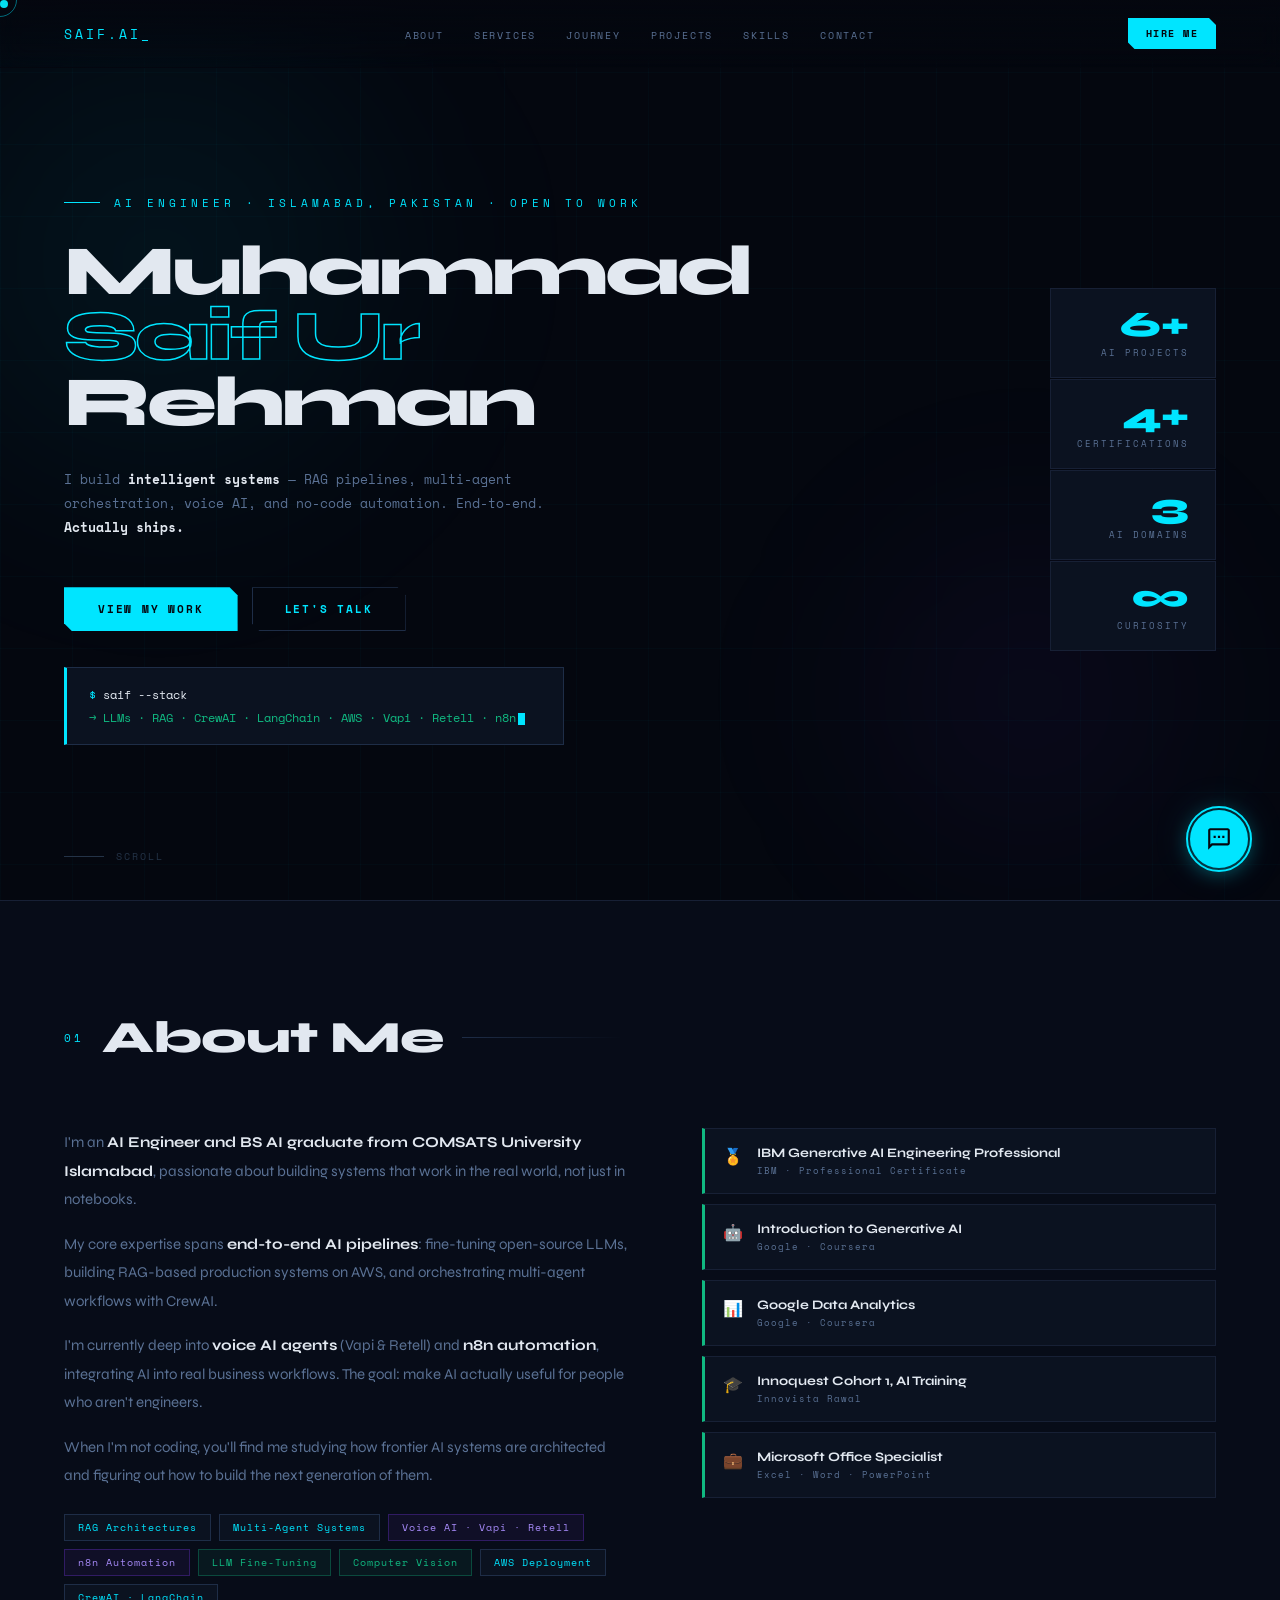
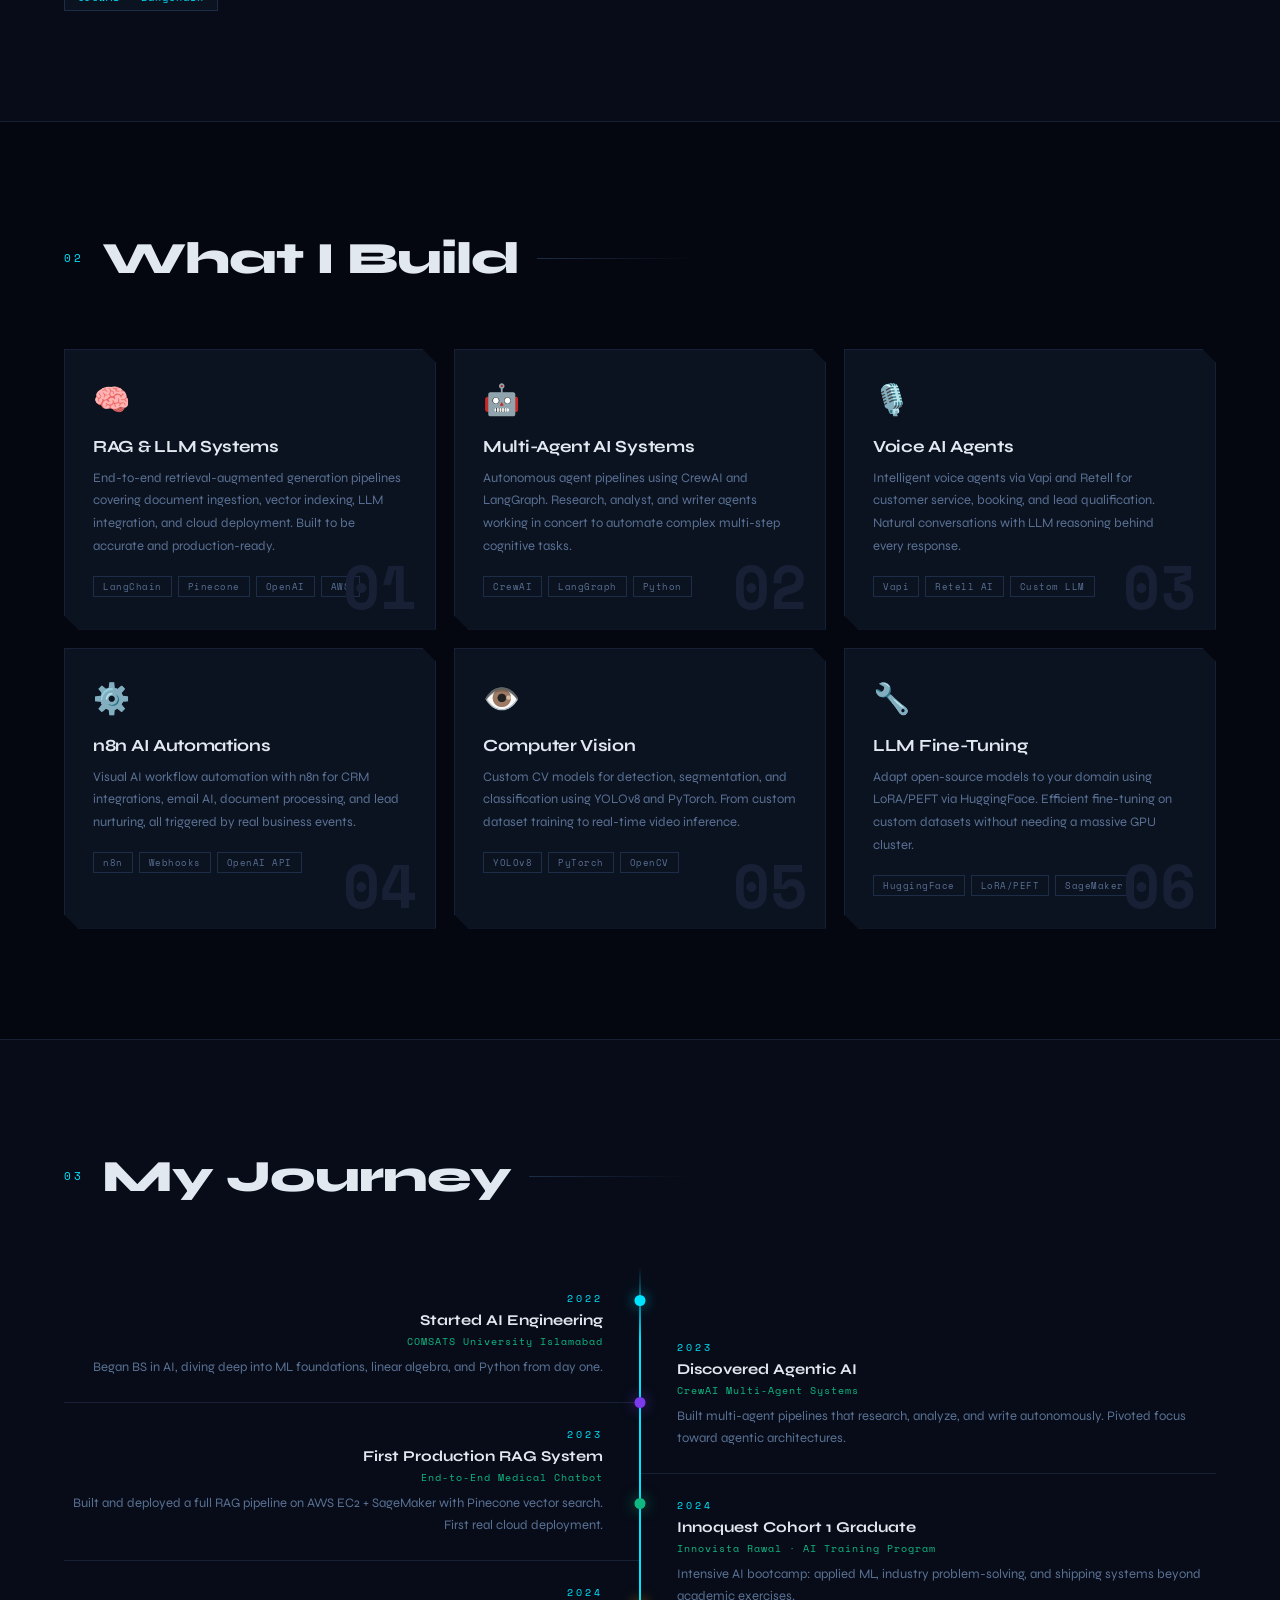
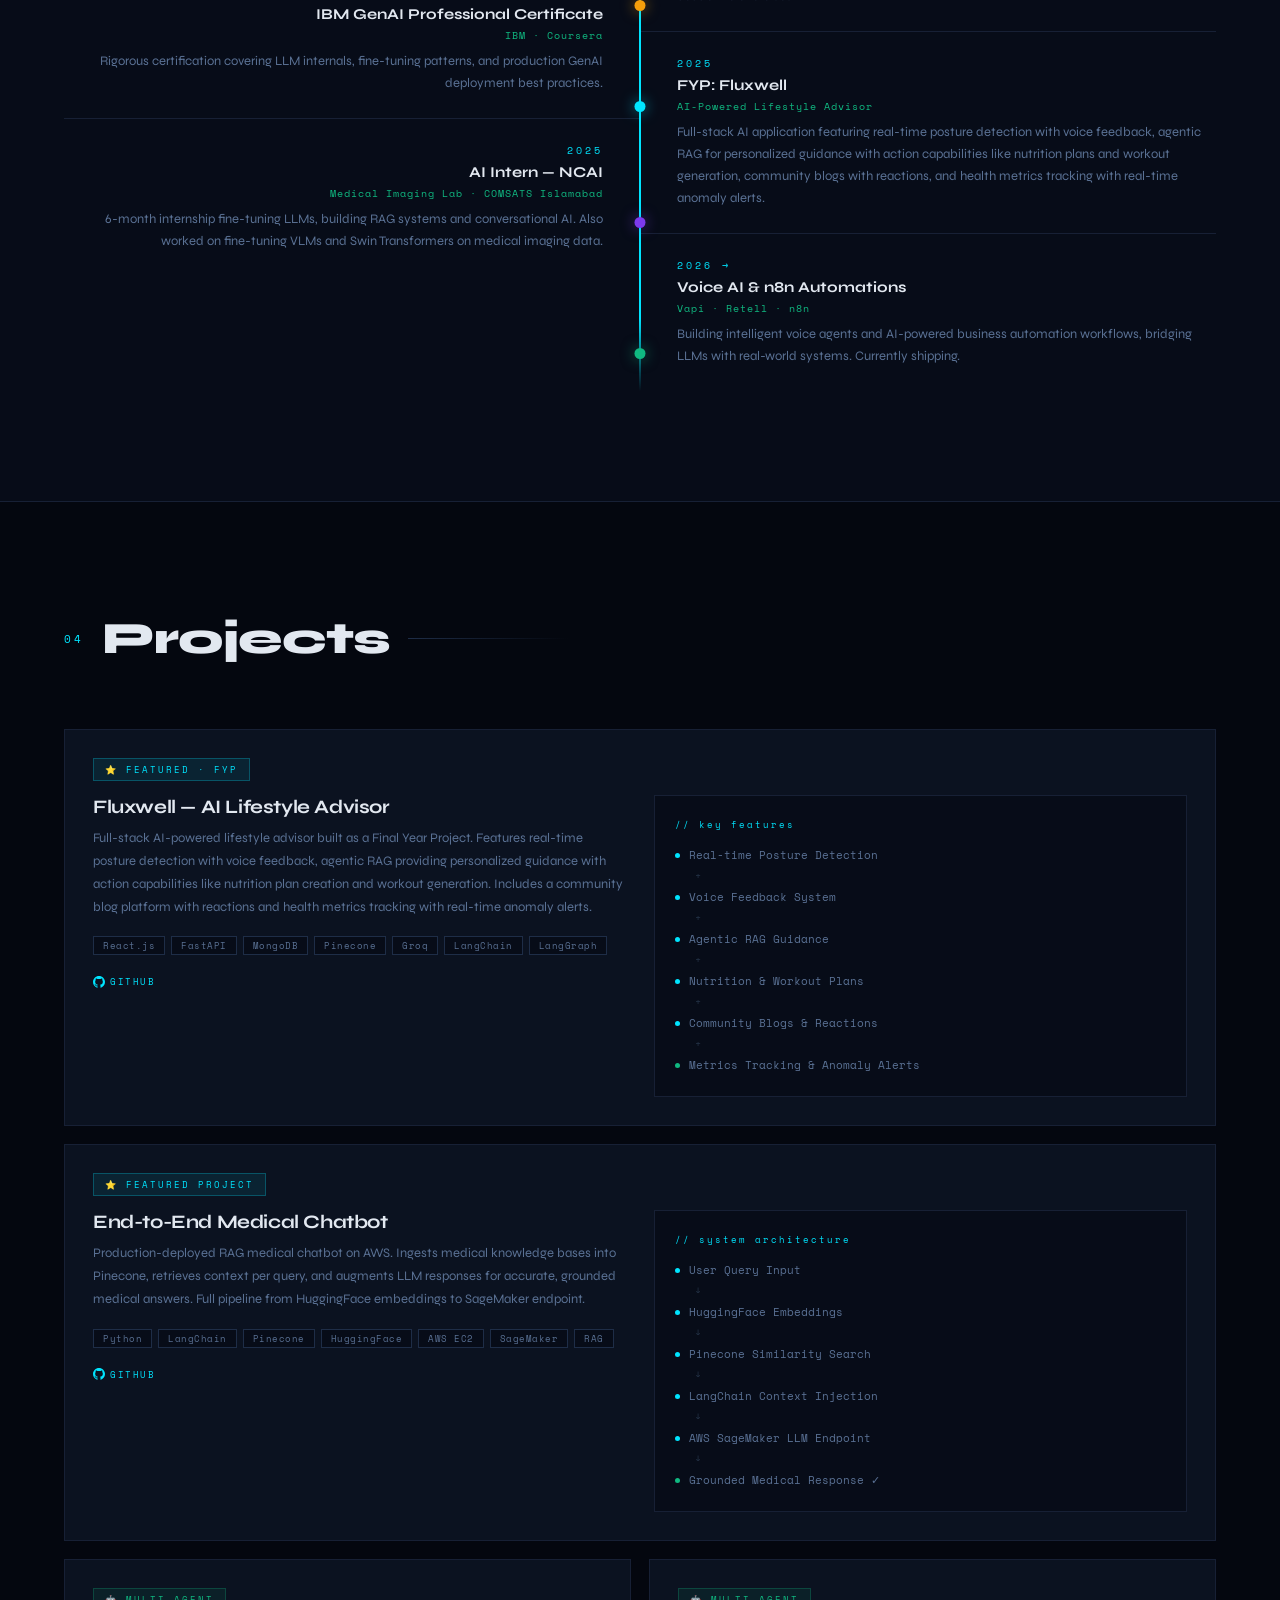
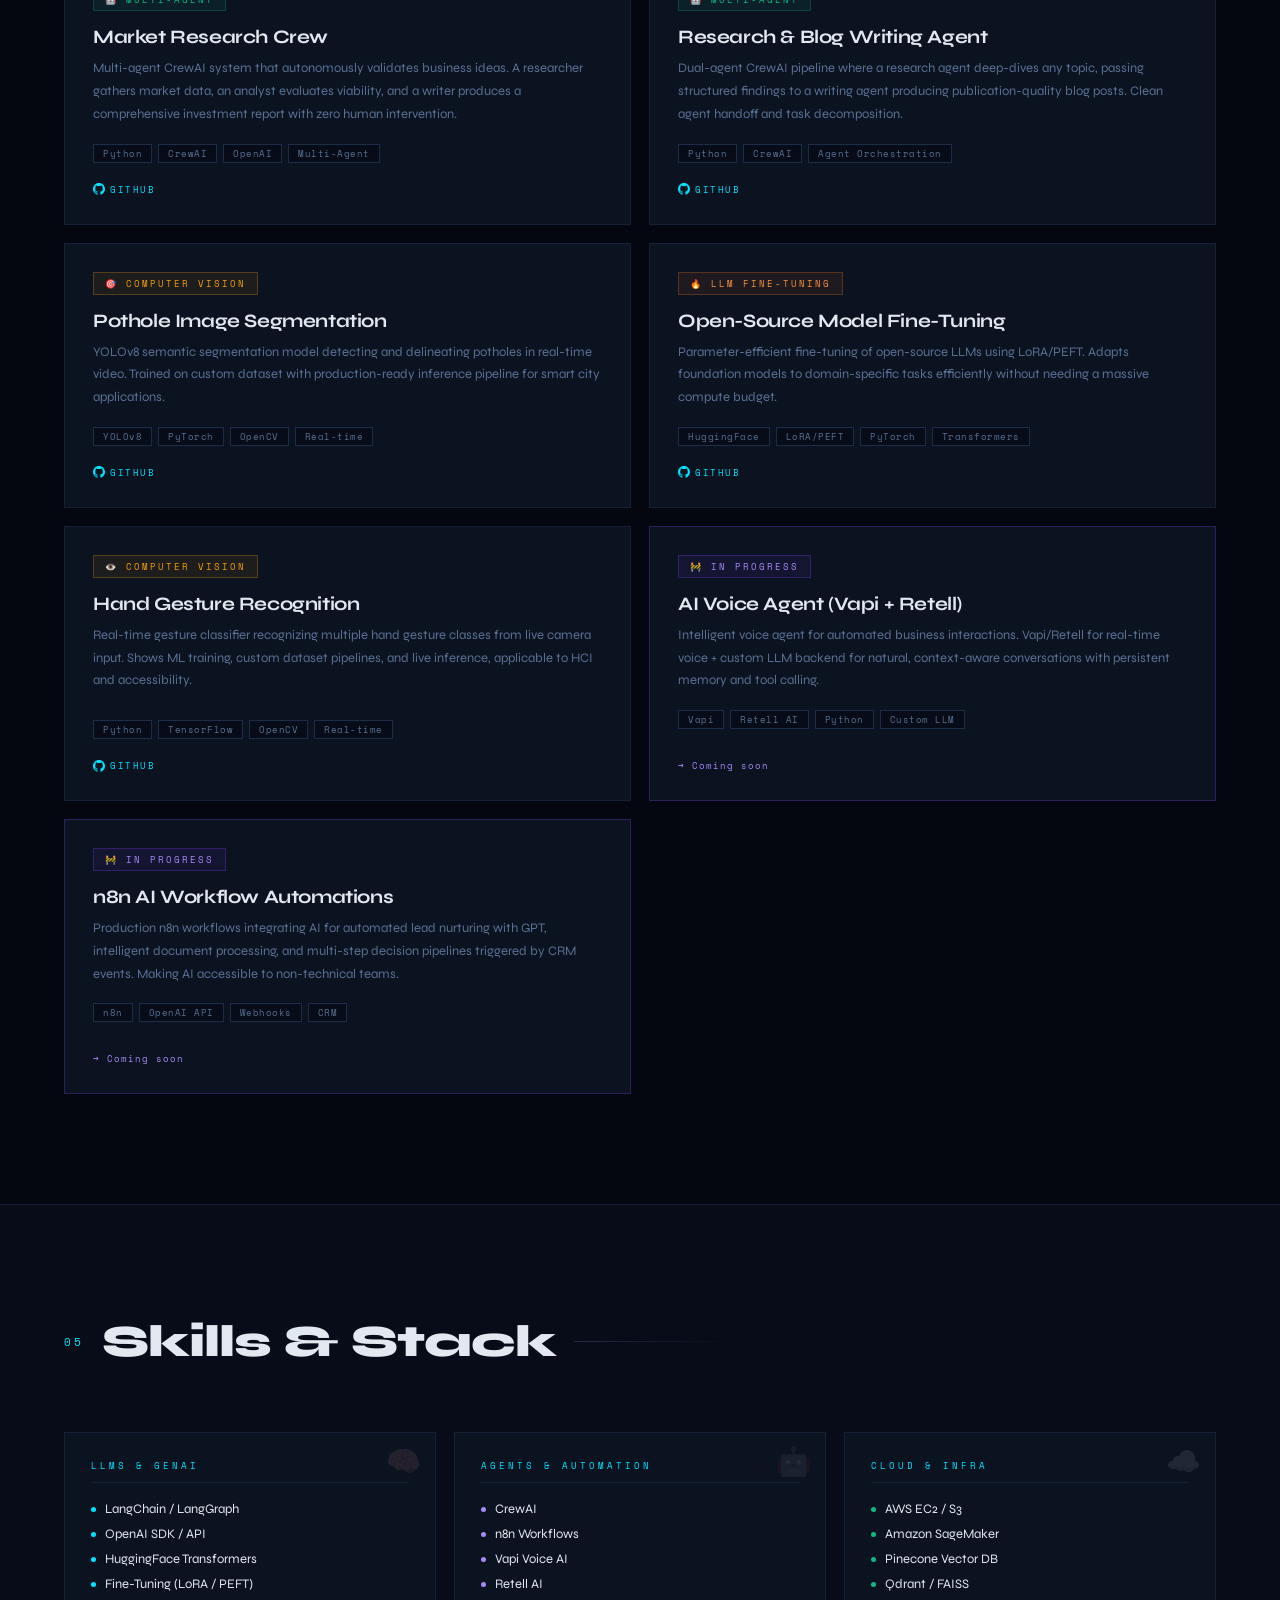
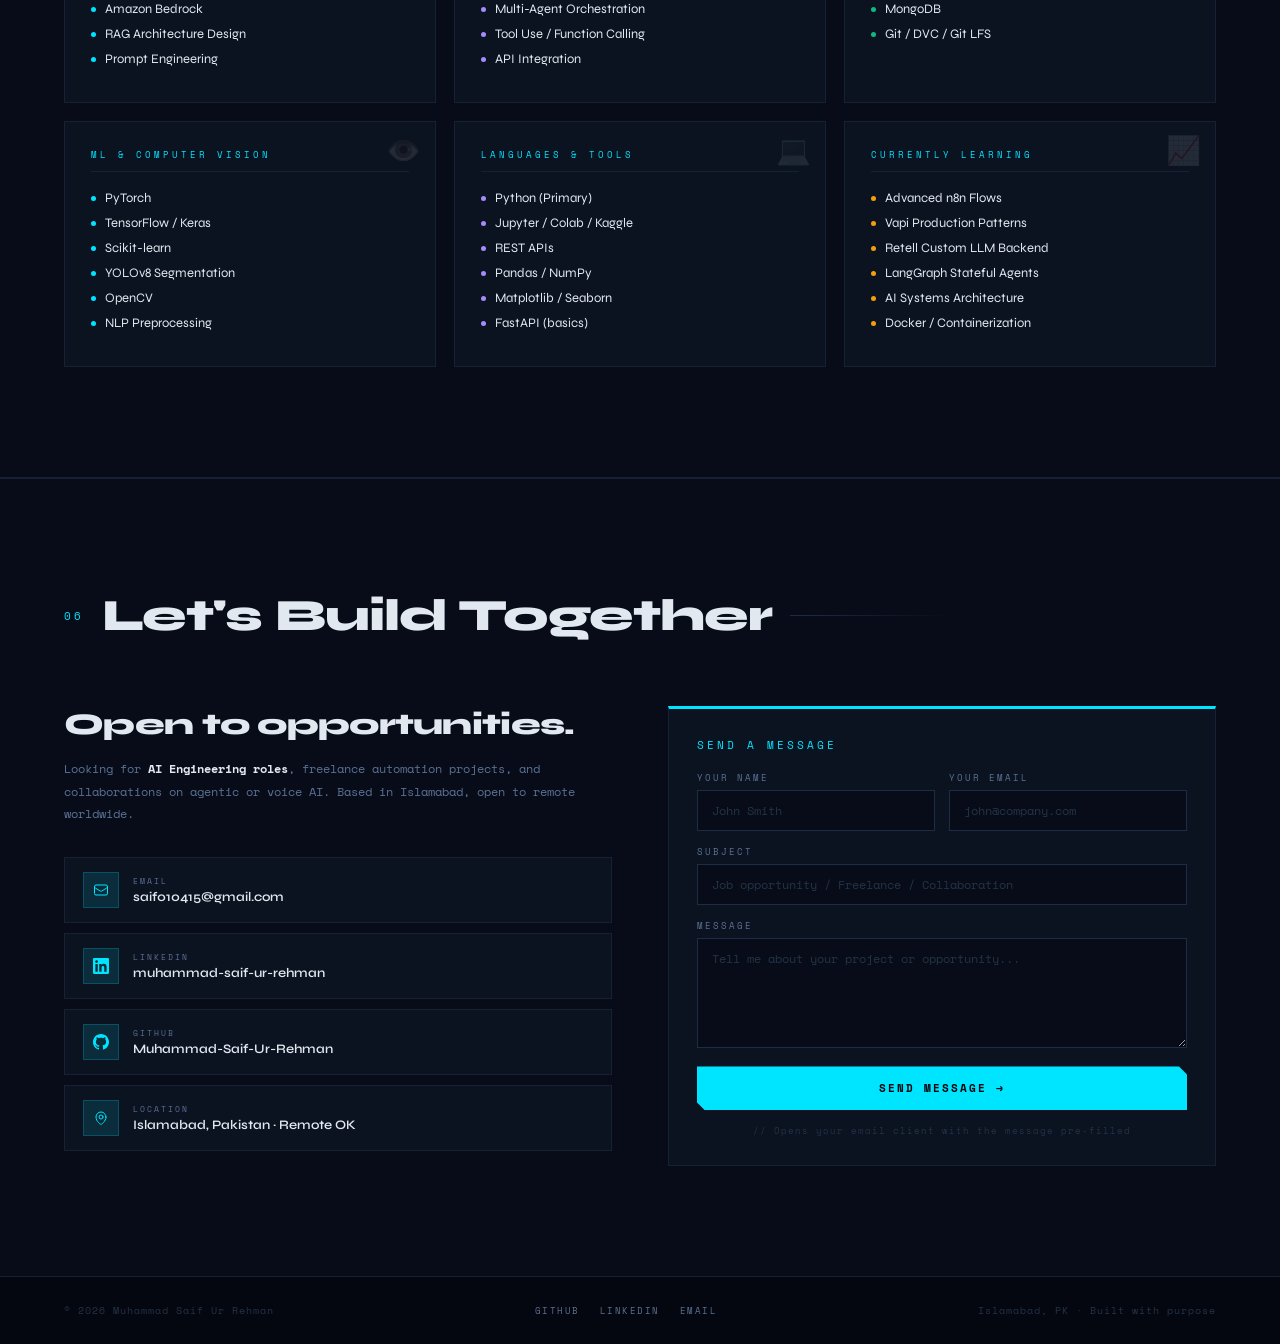
==== index.html @ 016267ad "Responsiveness fixed" ====
<!DOCTYPE html>
<html lang="en">

<head>
  <meta charset="UTF-8">
  <meta name="viewport" content="width=device-width, initial-scale=1.0">
  <title>Muhammad Saif Ur Rehman | AI Engineer</title>
  <meta name="description"
    content="AI Engineer specializing in LLMs, multi-agent systems, RAG architectures, voice AI, and workflow automation. Based in Islamabad, Pakistan.">
  <link rel="preconnect" href="https://fonts.googleapis.com">
  <link
    href="https://fonts.googleapis.com/css2?family=Space+Mono:ital,wght@0,400;0,700;1,400&family=Syne:wght@400;600;700;800&display=swap"
    rel="stylesheet">
  <link rel="stylesheet" href="styles.css">
</head>

<body>
  <div id="cur"></div>
  <div id="cur-ring"></div>

  <!-- NAV -->
  <nav id="navbar">
    <a href="#hero" class="nav-logo">SAIF.AI<span>_</span></a>
    <button class="nav-toggle" id="navToggle" aria-label="Toggle menu">
      <span></span><span></span><span></span>
    </button>
    <ul class="nav-links" id="navLinks">
      <li><a href="#about">About</a></li>
      <li><a href="#services">Services</a></li>
      <li><a href="#timeline">Journey</a></li>
      <li><a href="#projects">Projects</a></li>
      <li><a href="#skills">Skills</a></li>
      <li><a href="#contact">Contact</a></li>
    </ul>
    <a href="mailto:saif010415@gmail.com" class="nav-hire">Hire Me</a>
  </nav>

  <!-- HERO -->
  <section id="hero">
    <div class="orb orb1"></div>
    <div class="orb orb2"></div>
    <div class="hero-grid">
      <div class="hero-left">
        <div class="hero-eyebrow">AI Engineer · Islamabad, Pakistan · Open to Work</div>
        <h1 class="hero-h1">Muhammad<br><em>Saif Ur</em><br>Rehman</h1>
        <p class="hero-sub">I build <strong>intelligent systems</strong> — RAG pipelines, multi-agent orchestration,
          voice AI, and no-code automation. End-to-end. <strong>Actually ships.</strong></p>
        <div class="hero-actions">
          <a href="#projects" class="btn btn-cta">View My Work</a>
          <a href="#contact" class="btn btn-ghost">Let's Talk</a>
        </div>
        <div class="hero-terminal">
          <div><span class="t-p">$ </span>saif --stack</div>
          <div class="t-o">→ LLMs · RAG · CrewAI · LangChain · AWS · Vapi · Retell · n8n<span class="t-c"></span></div>
        </div>
      </div>
      <div class="hero-right">
        <div class="hstat">
          <div class="hstat-n">6+</div>
          <div class="hstat-l">AI Projects</div>
        </div>
        <div class="hstat">
          <div class="hstat-n">4+</div>
          <div class="hstat-l">Certifications</div>
        </div>
        <div class="hstat">
          <div class="hstat-n">3</div>
          <div class="hstat-l">AI Domains</div>
        </div>
        <div class="hstat">
          <div class="hstat-n">∞</div>
          <div class="hstat-l">Curiosity</div>
        </div>
      </div>
    </div>
    <div class="scroll-ind">
      <div class="scroll-bar"></div>SCROLL
    </div>
  </section>

  <!-- ABOUT -->
  <section id="about">
    <div class="s-head reveal"><span class="s-num">01</span>
      <h2 class="s-title">About Me</h2>
      <div class="s-line"></div>
    </div>
    <div class="about-grid">
      <div>
        <p class="ap reveal">I'm an <strong>AI Engineer and BS AI graduate from COMSATS University Islamabad</strong>,
          passionate
          about building systems that work in the real world, not just in notebooks.</p>
        <p class="ap reveal d1">My core expertise spans <strong>end-to-end AI pipelines</strong>: fine-tuning
          open-source LLMs, building RAG-based production systems on AWS, and orchestrating multi-agent workflows with
          CrewAI.</p>
        <p class="ap reveal d2">I'm currently deep into <strong>voice AI agents</strong> (Vapi & Retell) and <strong>n8n
            automation</strong>, integrating AI into real business workflows. The goal: make AI actually useful for
          people who aren't engineers.</p>
        <p class="ap reveal d3">When I'm not coding, you'll find me studying how frontier AI systems are architected
          and figuring out how to build the next generation of them.</p>
        <div class="chips reveal d4">
          <span class="chip">RAG Architectures</span><span class="chip">Multi-Agent Systems</span>
          <span class="chip p">Voice AI · Vapi · Retell</span><span class="chip p">n8n Automation</span>
          <span class="chip g">LLM Fine-Tuning</span><span class="chip g">Computer Vision</span>
          <span class="chip">AWS Deployment</span><span class="chip">CrewAI · LangChain</span>
        </div>
      </div>
      <div class="certs reveal">
        <div class="cert">
          <div class="cert-i">🏅</div>
          <div>
            <div class="cert-n">IBM Generative AI Engineering Professional</div>
            <div class="cert-o">IBM · Professional Certificate</div>
          </div>
        </div>
        <div class="cert">
          <div class="cert-i">🤖</div>
          <div>
            <div class="cert-n">Introduction to Generative AI</div>
            <div class="cert-o">Google · Coursera</div>
          </div>
        </div>
        <div class="cert">
          <div class="cert-i">📊</div>
          <div>
            <div class="cert-n">Google Data Analytics</div>
            <div class="cert-o">Google · Coursera</div>
          </div>
        </div>
        <div class="cert">
          <div class="cert-i">🎓</div>
          <div>
            <div class="cert-n">Innoquest Cohort 1, AI Training</div>
            <div class="cert-o">Innovista Rawal</div>
          </div>
        </div>
        <div class="cert">
          <div class="cert-i">💼</div>
          <div>
            <div class="cert-n">Microsoft Office Specialist</div>
            <div class="cert-o">Excel · Word · PowerPoint</div>
          </div>
        </div>
      </div>
    </div>
  </section>

  <!-- SERVICES -->
  <section id="services">
    <div class="s-head reveal"><span class="s-num">02</span>
      <h2 class="s-title">What I Build</h2>
      <div class="s-line"></div>
    </div>
    <div class="svc-grid">
      <div class="svc clip-corner reveal" data-n="01">
        <div class="svc-icon">🧠</div>
        <div class="svc-title">RAG & LLM Systems</div>
        <p class="svc-desc">End-to-end retrieval-augmented generation pipelines covering document ingestion, vector
          indexing,
          LLM integration, and cloud deployment. Built to be accurate and production-ready.</p>
        <div class="svc-tags"><span class="st">LangChain</span><span class="st">Pinecone</span><span
            class="st">OpenAI</span><span class="st">AWS</span></div>
      </div>
      <div class="svc clip-corner reveal d1" data-n="02">
        <div class="svc-icon">🤖</div>
        <div class="svc-title">Multi-Agent AI Systems</div>
        <p class="svc-desc">Autonomous agent pipelines using CrewAI and LangGraph. Research, analyst, and writer agents
          working in concert to automate complex multi-step cognitive tasks.</p>
        <div class="svc-tags"><span class="st">CrewAI</span><span class="st">LangGraph</span><span
            class="st">Python</span></div>
      </div>
      <div class="svc clip-corner reveal d2" data-n="03">
        <div class="svc-icon">🎙️</div>
        <div class="svc-title">Voice AI Agents</div>
        <p class="svc-desc">Intelligent voice agents via Vapi and Retell for customer service, booking, and lead
          qualification. Natural conversations with LLM reasoning behind every response.</p>
        <div class="svc-tags"><span class="st">Vapi</span><span class="st">Retell AI</span><span class="st">Custom
            LLM</span></div>
      </div>
      <div class="svc clip-corner reveal" data-n="04">
        <div class="svc-icon">⚙️</div>
        <div class="svc-title">n8n AI Automations</div>
        <p class="svc-desc">Visual AI workflow automation with n8n for CRM integrations, email AI, document processing,
          and lead nurturing, all triggered by real business events.</p>
        <div class="svc-tags"><span class="st">n8n</span><span class="st">Webhooks</span><span class="st">OpenAI
            API</span></div>
      </div>
      <div class="svc clip-corner reveal d1" data-n="05">
        <div class="svc-icon">👁️</div>
        <div class="svc-title">Computer Vision</div>
        <p class="svc-desc">Custom CV models for detection, segmentation, and classification using YOLOv8 and PyTorch.
          From custom dataset training to real-time video inference.</p>
        <div class="svc-tags"><span class="st">YOLOv8</span><span class="st">PyTorch</span><span
            class="st">OpenCV</span></div>
      </div>
      <div class="svc clip-corner reveal d2" data-n="06">
        <div class="svc-icon">🔧</div>
        <div class="svc-title">LLM Fine-Tuning</div>
        <p class="svc-desc">Adapt open-source models to your domain using LoRA/PEFT via HuggingFace. Efficient
          fine-tuning on custom datasets without needing a massive GPU cluster.</p>
        <div class="svc-tags"><span class="st">HuggingFace</span><span class="st">LoRA/PEFT</span><span
            class="st">SageMaker</span></div>
      </div>
    </div>
  </section>

  <!-- TIMELINE -->
  <section id="timeline">
    <div class="s-head reveal"><span class="s-num">03</span>
      <h2 class="s-title">My Journey</h2>
      <div class="s-line"></div>
    </div>
    <div class="tl-wrap">
      <div class="tl-col left">
        <div class="tl-item reveal">
          <div class="tl-y">2022</div>
          <div class="tl-t">Started AI Engineering</div>
          <div class="tl-s">COMSATS University Islamabad</div>
          <div class="tl-b">Began BS in AI, diving deep into ML foundations, linear algebra, and
            Python from day one.</div>
        </div>
        <div class="tl-item reveal">
          <div class="tl-y">2023</div>
          <div class="tl-t">First Production RAG System</div>
          <div class="tl-s">End-to-End Medical Chatbot</div>
          <div class="tl-b">Built and deployed a full RAG pipeline on AWS EC2 + SageMaker with Pinecone vector search.
            First real cloud deployment.</div>
        </div>
        <div class="tl-item reveal">
          <div class="tl-y">2024</div>
          <div class="tl-t">IBM GenAI Professional Certificate</div>
          <div class="tl-s">IBM · Coursera</div>
          <div class="tl-b">Rigorous certification covering LLM internals, fine-tuning patterns, and production GenAI
            deployment best practices.</div>
        </div>
        <div class="tl-item reveal">
          <div class="tl-y">2025</div>
          <div class="tl-t">AI Intern — NCAI</div>
          <div class="tl-s">Medical Imaging Lab · COMSATS Islamabad</div>
          <div class="tl-b">6-month internship fine-tuning LLMs, building RAG systems and conversational AI. Also worked
            on fine-tuning VLMs and Swin Transformers on medical imaging data.</div>
        </div>
      </div>
      <div class="tl-spine">
        <div class="tl-dot" style="top:4%;background:var(--accent);box-shadow:0 0 14px rgba(0,229,255,.6)"></div>
        <div class="tl-dot" style="top:18%;background:var(--purple);box-shadow:0 0 14px rgba(124,58,237,.6)"></div>
        <div class="tl-dot" style="top:32%;background:var(--green);box-shadow:0 0 14px rgba(16,185,129,.6)"></div>
        <div class="tl-dot" style="top:46%;background:var(--amber);box-shadow:0 0 14px rgba(245,158,11,.6)"></div>
        <div class="tl-dot" style="top:60%;background:var(--accent);box-shadow:0 0 14px rgba(0,229,255,.6)"></div>
        <div class="tl-dot" style="top:76%;background:var(--purple);box-shadow:0 0 14px rgba(124,58,237,.6)"></div>
        <div class="tl-dot" style="top:94%;background:var(--green);box-shadow:0 0 14px rgba(16,185,129,.6)"></div>
      </div>
      <div class="tl-col right">
        <div class="tl-item" style="visibility:hidden"></div>
        <div class="tl-item reveal">
          <div class="tl-y">2023</div>
          <div class="tl-t">Discovered Agentic AI</div>
          <div class="tl-s">CrewAI Multi-Agent Systems</div>
          <div class="tl-b">Built multi-agent pipelines that research, analyze, and write autonomously. Pivoted focus
            toward agentic architectures.</div>
        </div>
        <div class="tl-item reveal">
          <div class="tl-y">2024</div>
          <div class="tl-t">Innoquest Cohort 1 Graduate</div>
          <div class="tl-s">Innovista Rawal · AI Training Program</div>
          <div class="tl-b">Intensive AI bootcamp: applied ML, industry problem-solving, and shipping systems beyond
            academic exercises.</div>
        </div>
        <div class="tl-item reveal">
          <div class="tl-y">2025</div>
          <div class="tl-t">FYP: Fluxwell</div>
          <div class="tl-s">AI-Powered Lifestyle Advisor</div>
          <div class="tl-b">Full-stack AI application featuring real-time posture detection with voice feedback, agentic
            RAG for personalized guidance with action capabilities like nutrition plans and workout generation,
            community blogs with reactions, and health metrics tracking with real-time anomaly alerts.</div>
        </div>
        <div class="tl-item reveal">
          <div class="tl-y">2026 →</div>
          <div class="tl-t">Voice AI & n8n Automations</div>
          <div class="tl-s">Vapi · Retell · n8n</div>
          <div class="tl-b">Building intelligent voice agents and AI-powered business automation workflows, bridging
            LLMs with real-world systems. Currently shipping.</div>
        </div>
      </div>
    </div>
  </section>

  <!-- PROJECTS -->
  <section id="projects">
    <div class="s-head reveal"><span class="s-num">04</span>
      <h2 class="s-title">Projects</h2>
      <div class="s-line"></div>
    </div>
    <div class="proj-grid">

      <div class="pc wide reveal">
        <div class="badge b-cyan">⭐ Featured · FYP</div>
        <div class="feat-inner">
          <div>
            <div class="pt">Fluxwell — AI Lifestyle Advisor</div>
            <p class="pd">Full-stack AI-powered lifestyle advisor built as a Final Year Project. Features real-time
              posture detection with voice feedback, agentic RAG providing personalized guidance with action
              capabilities like nutrition plan creation and workout generation. Includes a community blog platform with
              reactions and health metrics tracking with real-time anomaly alerts.</p>
            <div class="stk-row"><span class="sk">React.js</span><span class="sk">FastAPI</span><span
                class="sk">MongoDB</span><span class="sk">Pinecone</span><span class="sk">Groq</span><span
                class="sk">LangChain</span><span class="sk">LangGraph</span></div>
            <div class="pl"><a class="plink" href="https://github.com/Muhammad-Saif-Ur-Rehman" target="_blank"><svg
                  fill="currentColor" viewBox="0 0 24 24">
                  <path
                    d="M12 0C5.37 0 0 5.37 0 12c0 5.3 3.44 9.8 8.21 11.39.6.11.79-.26.79-.58v-2.23c-3.34.72-4.03-1.42-4.03-1.42-.55-1.39-1.33-1.76-1.33-1.76-1.09-.75.08-.73.08-.73 1.2.08 1.84 1.24 1.84 1.24 1.07 1.83 2.81 1.3 3.49 1 .11-.78.42-1.31.76-1.61-2.67-.3-5.47-1.33-5.47-5.93 0-1.31.47-2.38 1.24-3.22-.13-.3-.54-1.52.12-3.18 0 0 1.01-.32 3.3 1.23.96-.27 1.98-.4 3-.4 1.02 0 2.04.13 3 .4 2.29-1.55 3.3-1.23 3.3-1.23.66 1.66.25 2.88.12 3.18.77.84 1.23 1.91 1.23 3.22 0 4.61-2.81 5.63-5.48 5.92.43.37.82 1.1.82 2.22v3.29c0 .32.19.69.8.58C20.56 21.8 24 17.3 24 12c0-6.63-5.37-12-12-12z" />
                </svg>GitHub</a></div>
          </div>
          <div class="arch">
            <div class="arch-lbl">// key features</div>
            <div class="arch-step">
              <div class="a-dot"></div>Real-time Posture Detection
            </div>
            <div class="arch-arr">+</div>
            <div class="arch-step">
              <div class="a-dot"></div>Voice Feedback System
            </div>
            <div class="arch-arr">+</div>
            <div class="arch-step">
              <div class="a-dot"></div>Agentic RAG Guidance
            </div>
            <div class="arch-arr">+</div>
            <div class="arch-step">
              <div class="a-dot"></div>Nutrition & Workout Plans
            </div>
            <div class="arch-arr">+</div>
            <div class="arch-step">
              <div class="a-dot"></div>Community Blogs & Reactions
            </div>
            <div class="arch-arr">+</div>
            <div class="arch-step">
              <div class="a-dot g"></div>Metrics Tracking & Anomaly Alerts
            </div>
          </div>
        </div>
      </div>

      <div class="pc wide reveal">
        <div class="badge b-cyan">⭐ Featured Project</div>
        <div class="feat-inner">
          <div>
            <div class="pt">End-to-End Medical Chatbot</div>
            <p class="pd">Production-deployed RAG medical chatbot on AWS. Ingests medical knowledge bases into Pinecone,
              retrieves context per query, and augments LLM responses for accurate, grounded medical answers. Full
              pipeline from HuggingFace embeddings to SageMaker endpoint.</p>
            <div class="stk-row"><span class="sk">Python</span><span class="sk">LangChain</span><span
                class="sk">Pinecone</span><span class="sk">HuggingFace</span><span class="sk">AWS EC2</span><span
                class="sk">SageMaker</span><span class="sk">RAG</span></div>
            <div class="pl"><a class="plink"
                href="https://github.com/Muhammad-Saif-Ur-Rehman/End-to-End-Medical-Chatbot" target="_blank"><svg
                  fill="currentColor" viewBox="0 0 24 24">
                  <path
                    d="M12 0C5.37 0 0 5.37 0 12c0 5.3 3.44 9.8 8.21 11.39.6.11.79-.26.79-.58v-2.23c-3.34.72-4.03-1.42-4.03-1.42-.55-1.39-1.33-1.76-1.33-1.76-1.09-.75.08-.73.08-.73 1.2.08 1.84 1.24 1.84 1.24 1.07 1.83 2.81 1.3 3.49 1 .11-.78.42-1.31.76-1.61-2.67-.3-5.47-1.33-5.47-5.93 0-1.31.47-2.38 1.24-3.22-.13-.3-.54-1.52.12-3.18 0 0 1.01-.32 3.3 1.23.96-.27 1.98-.4 3-.4 1.02 0 2.04.13 3 .4 2.29-1.55 3.3-1.23 3.3-1.23.66 1.66.25 2.88.12 3.18.77.84 1.23 1.91 1.23 3.22 0 4.61-2.81 5.63-5.48 5.92.43.37.82 1.1.82 2.22v3.29c0 .32.19.69.8.58C20.56 21.8 24 17.3 24 12c0-6.63-5.37-12-12-12z" />
                </svg>GitHub</a></div>
          </div>
          <div class="arch">
            <div class="arch-lbl">// system architecture</div>
            <div class="arch-step">
              <div class="a-dot"></div>User Query Input
            </div>
            <div class="arch-arr">↓</div>
            <div class="arch-step">
              <div class="a-dot"></div>HuggingFace Embeddings
            </div>
            <div class="arch-arr">↓</div>
            <div class="arch-step">
              <div class="a-dot"></div>Pinecone Similarity Search
            </div>
            <div class="arch-arr">↓</div>
            <div class="arch-step">
              <div class="a-dot"></div>LangChain Context Injection
            </div>
            <div class="arch-arr">↓</div>
            <div class="arch-step">
              <div class="a-dot"></div>AWS SageMaker LLM Endpoint
            </div>
            <div class="arch-arr">↓</div>
            <div class="arch-step">
              <div class="a-dot g"></div>Grounded Medical Response ✓
            </div>
          </div>
        </div>
      </div>

      <div class="pc reveal">
        <div class="badge b-green">🤖 Multi-Agent</div>
        <div class="pt">Market Research Crew</div>
        <p class="pd">Multi-agent CrewAI system that autonomously validates business ideas. A researcher gathers market
          data, an analyst evaluates viability, and a writer produces a comprehensive investment report with zero human
          intervention.</p>
        <div class="stk-row"><span class="sk">Python</span><span class="sk">CrewAI</span><span
            class="sk">OpenAI</span><span class="sk">Multi-Agent</span></div>
        <div class="pl"><a class="plink" href="https://github.com/Muhammad-Saif-Ur-Rehman/Market_Research_Crew"
            target="_blank"><svg fill="currentColor" viewBox="0 0 24 24">
              <path
                d="M12 0C5.37 0 0 5.37 0 12c0 5.3 3.44 9.8 8.21 11.39.6.11.79-.26.79-.58v-2.23c-3.34.72-4.03-1.42-4.03-1.42-.55-1.39-1.33-1.76-1.33-1.76-1.09-.75.08-.73.08-.73 1.2.08 1.84 1.24 1.84 1.24 1.07 1.83 2.81 1.3 3.49 1 .11-.78.42-1.31.76-1.61-2.67-.3-5.47-1.33-5.47-5.93 0-1.31.47-2.38 1.24-3.22-.13-.3-.54-1.52.12-3.18 0 0 1.01-.32 3.3 1.23.96-.27 1.98-.4 3-.4 1.02 0 2.04.13 3 .4 2.29-1.55 3.3-1.23 3.3-1.23.66 1.66.25 2.88.12 3.18.77.84 1.23 1.91 1.23 3.22 0 4.61-2.81 5.63-5.48 5.92.43.37.82 1.1.82 2.22v3.29c0 .32.19.69.8.58C20.56 21.8 24 17.3 24 12c0-6.63-5.37-12-12-12z" />
            </svg>GitHub</a></div>
      </div>

      <div class="pc reveal">
        <div class="badge b-green">🤖 Multi-Agent</div>
        <div class="pt">Research & Blog Writing Agent</div>
        <p class="pd">Dual-agent CrewAI pipeline where a research agent deep-dives any topic, passing structured
          findings to
          a writing agent producing publication-quality blog posts. Clean agent handoff and task decomposition.</p>
        <div class="stk-row"><span class="sk">Python</span><span class="sk">CrewAI</span><span class="sk">Agent
            Orchestration</span></div>
        <div class="pl"><a class="plink" href="https://github.com/Muhammad-Saif-Ur-Rehman/Reasearch_and_Blog_writing"
            target="_blank"><svg fill="currentColor" viewBox="0 0 24 24">
              <path
                d="M12 0C5.37 0 0 5.37 0 12c0 5.3 3.44 9.8 8.21 11.39.6.11.79-.26.79-.58v-2.23c-3.34.72-4.03-1.42-4.03-1.42-.55-1.39-1.33-1.76-1.33-1.76-1.09-.75.08-.73.08-.73 1.2.08 1.84 1.24 1.84 1.24 1.07 1.83 2.81 1.3 3.49 1 .11-.78.42-1.31.76-1.61-2.67-.3-5.47-1.33-5.47-5.93 0-1.31.47-2.38 1.24-3.22-.13-.3-.54-1.52.12-3.18 0 0 1.01-.32 3.3 1.23.96-.27 1.98-.4 3-.4 1.02 0 2.04.13 3 .4 2.29-1.55 3.3-1.23 3.3-1.23.66 1.66.25 2.88.12 3.18.77.84 1.23 1.91 1.23 3.22 0 4.61-2.81 5.63-5.48 5.92.43.37.82 1.1.82 2.22v3.29c0 .32.19.69.8.58C20.56 21.8 24 17.3 24 12c0-6.63-5.37-12-12-12z" />
            </svg>GitHub</a></div>
      </div>

      <div class="pc reveal">
        <div class="badge b-amber">🎯 Computer Vision</div>
        <div class="pt">Pothole Image Segmentation</div>
        <p class="pd">YOLOv8 semantic segmentation model detecting and delineating potholes in real-time video. Trained
          on custom dataset with production-ready inference pipeline for smart city applications.</p>
        <div class="stk-row"><span class="sk">YOLOv8</span><span class="sk">PyTorch</span><span
            class="sk">OpenCV</span><span class="sk">Real-time</span></div>
        <div class="pl"><a class="plink"
            href="https://github.com/Muhammad-Saif-Ur-Rehman/Pothole-Image-Segmentation-Project" target="_blank"><svg
              fill="currentColor" viewBox="0 0 24 24">
              <path
                d="M12 0C5.37 0 0 5.37 0 12c0 5.3 3.44 9.8 8.21 11.39.6.11.79-.26.79-.58v-2.23c-3.34.72-4.03-1.42-4.03-1.42-.55-1.39-1.33-1.76-1.33-1.76-1.09-.75.08-.73.08-.73 1.2.08 1.84 1.24 1.84 1.24 1.07 1.83 2.81 1.3 3.49 1 .11-.78.42-1.31.76-1.61-2.67-.3-5.47-1.33-5.47-5.93 0-1.31.47-2.38 1.24-3.22-.13-.3-.54-1.52.12-3.18 0 0 1.01-.32 3.3 1.23.96-.27 1.98-.4 3-.4 1.02 0 2.04.13 3 .4 2.29-1.55 3.3-1.23 3.3-1.23.66 1.66.25 2.88.12 3.18.77.84 1.23 1.91 1.23 3.22 0 4.61-2.81 5.63-5.48 5.92.43.37.82 1.1.82 2.22v3.29c0 .32.19.69.8.58C20.56 21.8 24 17.3 24 12c0-6.63-5.37-12-12-12z" />
            </svg>GitHub</a></div>
      </div>

      <div class="pc reveal">
        <div class="badge b-orange">🔥 LLM Fine-Tuning</div>
        <div class="pt">Open-Source Model Fine-Tuning</div>
        <p class="pd">Parameter-efficient fine-tuning of open-source LLMs using LoRA/PEFT. Adapts foundation models to
          domain-specific tasks efficiently without needing a massive compute budget.</p>
        <div class="stk-row"><span class="sk">HuggingFace</span><span class="sk">LoRA/PEFT</span><span
            class="sk">PyTorch</span><span class="sk">Transformers</span></div>
        <div class="pl"><a class="plink" href="https://github.com/Muhammad-Saif-Ur-Rehman/Finetuning"
            target="_blank"><svg fill="currentColor" viewBox="0 0 24 24">
              <path
                d="M12 0C5.37 0 0 5.37 0 12c0 5.3 3.44 9.8 8.21 11.39.6.11.79-.26.79-.58v-2.23c-3.34.72-4.03-1.42-4.03-1.42-.55-1.39-1.33-1.76-1.33-1.76-1.09-.75.08-.73.08-.73 1.2.08 1.84 1.24 1.84 1.24 1.07 1.83 2.81 1.3 3.49 1 .11-.78.42-1.31.76-1.61-2.67-.3-5.47-1.33-5.47-5.93 0-1.31.47-2.38 1.24-3.22-.13-.3-.54-1.52.12-3.18 0 0 1.01-.32 3.3 1.23.96-.27 1.98-.4 3-.4 1.02 0 2.04.13 3 .4 2.29-1.55 3.3-1.23 3.3-1.23.66 1.66.25 2.88.12 3.18.77.84 1.23 1.91 1.23 3.22 0 4.61-2.81 5.63-5.48 5.92.43.37.82 1.1.82 2.22v3.29c0 .32.19.69.8.58C20.56 21.8 24 17.3 24 12c0-6.63-5.37-12-12-12z" />
            </svg>GitHub</a></div>
      </div>

      <div class="pc reveal">
        <div class="badge b-amber">👁️ Computer Vision</div>
        <div class="pt">Hand Gesture Recognition</div>
        <p class="pd">Real-time gesture classifier recognizing multiple hand gesture classes from live camera input.
          Shows ML training, custom dataset pipelines, and live inference, applicable to HCI and accessibility.</p>
        <div class="stk-row"><span class="sk">Python</span><span class="sk">TensorFlow</span><span
            class="sk">OpenCV</span><span class="sk">Real-time</span></div>
        <div class="pl"><a class="plink" href="https://github.com/Muhammad-Saif-Ur-Rehman/Hand-Gesture-Recognition"
            target="_blank"><svg fill="currentColor" viewBox="0 0 24 24">
              <path
                d="M12 0C5.37 0 0 5.37 0 12c0 5.3 3.44 9.8 8.21 11.39.6.11.79-.26.79-.58v-2.23c-3.34.72-4.03-1.42-4.03-1.42-.55-1.39-1.33-1.76-1.33-1.76-1.09-.75.08-.73.08-.73 1.2.08 1.84 1.24 1.84 1.24 1.07 1.83 2.81 1.3 3.49 1 .11-.78.42-1.31.76-1.61-2.67-.3-5.47-1.33-5.47-5.93 0-1.31.47-2.38 1.24-3.22-.13-.3-.54-1.52.12-3.18 0 0 1.01-.32 3.3 1.23.96-.27 1.98-.4 3-.4 1.02 0 2.04.13 3 .4 2.29-1.55 3.3-1.23 3.3-1.23.66 1.66.25 2.88.12 3.18.77.84 1.23 1.91 1.23 3.22 0 4.61-2.81 5.63-5.48 5.92.43.37.82 1.1.82 2.22v3.29c0 .32.19.69.8.58C20.56 21.8 24 17.3 24 12c0-6.63-5.37-12-12-12z" />
            </svg>GitHub</a></div>
      </div>

      <div class="pc coming reveal">
        <div class="badge b-purple">🚧 In Progress</div>
        <div class="pt">AI Voice Agent (Vapi + Retell)</div>
        <p class="pd">Intelligent voice agent for automated business interactions. Vapi/Retell for real-time voice +
          custom LLM backend for natural, context-aware conversations with persistent memory and tool calling.</p>
        <div class="stk-row"><span class="sk">Vapi</span><span class="sk">Retell AI</span><span
            class="sk">Python</span><span class="sk">Custom LLM</span></div>
        <div style="font-family:var(--ff-mono);font-size:9px;color:#a78bfa;margin-top:10px;letter-spacing:1px">→ Coming
          soon</div>
      </div>

      <div class="pc coming reveal">
        <div class="badge b-purple">🚧 In Progress</div>
        <div class="pt">n8n AI Workflow Automations</div>
        <p class="pd">Production n8n workflows integrating AI for automated lead nurturing with GPT, intelligent
          document
          processing, and multi-step decision pipelines triggered by CRM events. Making AI accessible to non-technical
          teams.</p>
        <div class="stk-row"><span class="sk">n8n</span><span class="sk">OpenAI API</span><span
            class="sk">Webhooks</span><span class="sk">CRM</span></div>
        <div style="font-family:var(--ff-mono);font-size:9px;color:#a78bfa;margin-top:10px;letter-spacing:1px">→ Coming
          soon</div>
      </div>

    </div>
  </section>

  <!-- SKILLS -->
  <section id="skills">
    <div class="s-head reveal"><span class="s-num">05</span>
      <h2 class="s-title">Skills & Stack</h2>
      <div class="s-line"></div>
    </div>
    <div class="sk-grid">
      <div class="skg reveal" data-g="🧠">
        <div class="skg-lbl">LLMs & GenAI</div>
        <div class="ski">
          <div class="sd"></div>LangChain / LangGraph
        </div>
        <div class="ski">
          <div class="sd"></div>OpenAI SDK / API
        </div>
        <div class="ski">
          <div class="sd"></div>HuggingFace Transformers
        </div>
        <div class="ski">
          <div class="sd"></div>Fine-Tuning (LoRA / PEFT)
        </div>
        <div class="ski">
          <div class="sd"></div>Amazon Bedrock
        </div>
        <div class="ski">
          <div class="sd"></div>RAG Architecture Design
        </div>
        <div class="ski">
          <div class="sd"></div>Prompt Engineering
        </div>
      </div>
      <div class="skg reveal d1" data-g="🤖">
        <div class="skg-lbl">Agents & Automation</div>
        <div class="ski">
          <div class="sd p"></div>CrewAI
        </div>
        <div class="ski">
          <div class="sd p"></div>n8n Workflows
        </div>
        <div class="ski">
          <div class="sd p"></div>Vapi Voice AI
        </div>
        <div class="ski">
          <div class="sd p"></div>Retell AI
        </div>
        <div class="ski">
          <div class="sd p"></div>Multi-Agent Orchestration
        </div>
        <div class="ski">
          <div class="sd p"></div>Tool Use / Function Calling
        </div>
        <div class="ski">
          <div class="sd p"></div>API Integration
        </div>
      </div>
      <div class="skg reveal d2" data-g="☁️">
        <div class="skg-lbl">Cloud & Infra</div>
        <div class="ski">
          <div class="sd g"></div>AWS EC2 / S3
        </div>
        <div class="ski">
          <div class="sd g"></div>Amazon SageMaker
        </div>
        <div class="ski">
          <div class="sd g"></div>Pinecone Vector DB
        </div>
        <div class="ski">
          <div class="sd g"></div>Qdrant / FAISS
        </div>
        <div class="ski">
          <div class="sd g"></div>MongoDB
        </div>
        <div class="ski">
          <div class="sd g"></div>Git / DVC / Git LFS
        </div>
      </div>
      <div class="skg reveal" data-g="👁️">
        <div class="skg-lbl">ML & Computer Vision</div>
        <div class="ski">
          <div class="sd"></div>PyTorch
        </div>
        <div class="ski">
          <div class="sd"></div>TensorFlow / Keras
        </div>
        <div class="ski">
          <div class="sd"></div>Scikit-learn
        </div>
        <div class="ski">
          <div class="sd"></div>YOLOv8 Segmentation
        </div>
        <div class="ski">
          <div class="sd"></div>OpenCV
        </div>
        <div class="ski">
          <div class="sd"></div>NLP Preprocessing
        </div>
      </div>
      <div class="skg reveal d1" data-g="💻">
        <div class="skg-lbl">Languages & Tools</div>
        <div class="ski">
          <div class="sd p"></div>Python (Primary)
        </div>
        <div class="ski">
          <div class="sd p"></div>Jupyter / Colab / Kaggle
        </div>
        <div class="ski">
          <div class="sd p"></div>REST APIs
        </div>
        <div class="ski">
          <div class="sd p"></div>Pandas / NumPy
        </div>
        <div class="ski">
          <div class="sd p"></div>Matplotlib / Seaborn
        </div>
        <div class="ski">
          <div class="sd p"></div>FastAPI (basics)
        </div>
      </div>
      <div class="skg reveal d2" data-g="📈">
        <div class="skg-lbl">Currently Learning</div>
        <div class="ski">
          <div class="sd a"></div>Advanced n8n Flows
        </div>
        <div class="ski">
          <div class="sd a"></div>Vapi Production Patterns
        </div>
        <div class="ski">
          <div class="sd a"></div>Retell Custom LLM Backend
        </div>
        <div class="ski">
          <div class="sd a"></div>LangGraph Stateful Agents
        </div>
        <div class="ski">
          <div class="sd a"></div>AI Systems Architecture
        </div>
        <div class="ski">
          <div class="sd a"></div>Docker / Containerization
        </div>
      </div>
    </div>
  </section>



  <!-- CONTACT -->
  <section id="contact">
    <div class="s-head reveal"><span class="s-num">06</span>
      <h2 class="s-title">Let's Build Together</h2>
      <div class="s-line"></div>
    </div>
    <div class="ct-grid">
      <div class="ct-info">
        <h3 class="ct-heading reveal">Open to opportunities.</h3>
        <p class="ct-desc reveal">
          Looking for <strong>AI Engineering roles</strong>, freelance automation projects,
          and collaborations on agentic or voice AI. Based in Islamabad, open to remote worldwide.
        </p>
        <div class="citems reveal">
          <a href="mailto:saif010415@gmail.com" class="ci">
            <div class="ci-ico"><svg fill="none" stroke="currentColor" stroke-width="1.5" viewBox="0 0 24 24">
                <path stroke-linecap="round" stroke-linejoin="round"
                  d="M21.75 6.75v10.5a2.25 2.25 0 01-2.25 2.25h-15a2.25 2.25 0 01-2.25-2.25V6.75m19.5 0A2.25 2.25 0 0019.5 4.5h-15a2.25 2.25 0 00-2.25 2.25m19.5 0v.243a2.25 2.25 0 01-1.07 1.916l-7.5 4.615a2.25 2.25 0 01-2.36 0L3.32 8.91a2.25 2.25 0 01-1.07-1.916V6.75" />
              </svg></div>
            <div>
              <div class="ci-lbl">Email</div>
              <div class="ci-val">saif010415@gmail.com</div>
            </div>
          </a>
          <a href="https://www.linkedin.com/in/muhammad-saif-ur-rehman-92557b259/" target="_blank" class="ci">
            <div class="ci-ico"><svg fill="currentColor" viewBox="0 0 24 24">
                <path
                  d="M20.447 20.452h-3.554v-5.569c0-1.328-.027-3.037-1.852-3.037-1.853 0-2.136 1.445-2.136 2.939v5.667H9.351V9h3.414v1.561h.046c.477-.9 1.637-1.85 3.37-1.85 3.601 0 4.267 2.37 4.267 5.455v6.286zM5.337 7.433c-1.144 0-2.063-.926-2.063-2.065 0-1.138.92-2.063 2.063-2.063 1.14 0 2.064.925 2.064 2.063 0 1.139-.925 2.065-2.064 2.065zm1.782 13.019H3.555V9h3.564v11.452zM22.225 0H1.771C.792 0 0 .774 0 1.729v20.542C0 23.227.792 24 1.771 24h20.451C23.2 24 24 23.227 24 22.271V1.729C24 .774 23.2 0 22.222 0h.003z" />
              </svg></div>
            <div>
              <div class="ci-lbl">LinkedIn</div>
              <div class="ci-val">muhammad-saif-ur-rehman</div>
            </div>
          </a>
          <a href="https://github.com/Muhammad-Saif-Ur-Rehman" target="_blank" class="ci">
            <div class="ci-ico"><svg fill="currentColor" viewBox="0 0 24 24">
                <path
                  d="M12 0C5.37 0 0 5.37 0 12c0 5.3 3.44 9.8 8.21 11.39.6.11.79-.26.79-.58v-2.23c-3.34.72-4.03-1.42-4.03-1.42-.55-1.39-1.33-1.76-1.33-1.76-1.09-.75.08-.73.08-.73 1.2.08 1.84 1.24 1.84 1.24 1.07 1.83 2.81 1.3 3.49 1 .11-.78.42-1.31.76-1.61-2.67-.3-5.47-1.33-5.47-5.93 0-1.31.47-2.38 1.24-3.22-.13-.3-.54-1.52.12-3.18 0 0 1.01-.32 3.3 1.23.96-.27 1.98-.4 3-.4 1.02 0 2.04.13 3 .4 2.29-1.55 3.3-1.23 3.3-1.23.66 1.66.25 2.88.12 3.18.77.84 1.23 1.91 1.23 3.22 0 4.61-2.81 5.63-5.48 5.92.43.37.82 1.1.82 2.22v3.29c0 .32.19.69.8.58C20.56 21.8 24 17.3 24 12c0-6.63-5.37-12-12-12z" />
              </svg></div>
            <div>
              <div class="ci-lbl">GitHub</div>
              <div class="ci-val">Muhammad-Saif-Ur-Rehman</div>
            </div>
          </a>
          <div class="ci">
            <div class="ci-ico"><svg fill="none" stroke="currentColor" stroke-width="1.5" viewBox="0 0 24 24">
                <path stroke-linecap="round" stroke-linejoin="round" d="M15 10.5a3 3 0 11-6 0 3 3 0 016 0z" />
                <path stroke-linecap="round" stroke-linejoin="round"
                  d="M19.5 10.5c0 7.142-7.5 11.25-7.5 11.25S4.5 17.642 4.5 10.5a7.5 7.5 0 1115 0z" />
              </svg></div>
            <div>
              <div class="ci-lbl">Location</div>
              <div class="ci-val">Islamabad, Pakistan · Remote OK</div>
            </div>
          </div>
        </div>
      </div>
      <div class="cf reveal">
        <div class="cf-title">Send a Message</div>
        <div class="frow">
          <div class="fg"><label class="fl">Your Name</label><input class="fi" type="text" placeholder="John Smith"
              id="cf-name"></div>
          <div class="fg"><label class="fl">Your Email</label><input class="fi" type="email"
              placeholder="john@company.com" id="cf-email"></div>
        </div>
        <div class="fg"><label class="fl">Subject</label><input class="fi" type="text"
            placeholder="Job opportunity / Freelance / Collaboration" id="cf-subject"></div>
        <div class="fg"><label class="fl">Message</label><textarea class="fta"
            placeholder="Tell me about your project or opportunity..." id="cf-msg"></textarea></div>
        <button class="fsend" onclick="sendContact()">Send Message →</button>
        <p class="fnote" id="form-status">// Opens your email client with the message pre-filled</p>
      </div>
    </div>
  </section>

  <!-- FOOTER -->
  <footer>
    <p>© 2026 Muhammad Saif Ur Rehman</p>
    <div class="fl-links">
      <a href="https://github.com/Muhammad-Saif-Ur-Rehman" target="_blank">GitHub</a>
      <a href="https://www.linkedin.com/in/muhammad-saif-ur-rehman-92557b259/" target="_blank">LinkedIn</a>
      <a href="mailto:saif010415@gmail.com">Email</a>
    </div>
    <p>Islamabad, PK · Built with purpose</p>
  </footer>

  <!-- FLOATING AI CHAT -->
  <button class="chat-fab" id="chatFab" onclick="toggleChat()">
    <svg class="fab-icon-open" fill="currentColor" viewBox="0 0 24 24">
      <path
        d="M20 2H4c-1.1 0-2 .9-2 2v18l4-4h14c1.1 0 2-.9 2-2V4c0-1.1-.9-2-2-2zm0 14H5.17L4 17.17V4h16v12zM7 9h2v2H7zm4 0h2v2h-2zm4 0h2v2h-2z" />
    </svg>
    <svg class="fab-icon-close" fill="none" stroke="currentColor" stroke-width="2" viewBox="0 0 24 24">
      <path stroke-linecap="round" stroke-linejoin="round" d="M6 18L18 6M6 6l12 12" />
    </svg>
    <span class="fab-pulse"></span>
  </button>

  <div class="chat-overlay" id="chatOverlay">
    <div class="chat-panel">
      <div class="chat-hdr">
        <div class="chat-live"></div>SAIF.AI · Portfolio Assistant
        <button class="chat-close" onclick="toggleChat()">✕</button>
      </div>
      <div class="chat-msgs" id="chatMsgs">
        <div class="msg ai">
          <div class="msg-lbl">SAIF.AI</div>Hi! I know everything about Muhammad Saif Ur Rehman's background, projects,
          and skills. Ask me anything!
        </div>
      </div>
      <div class="chat-quick" id="quickBtns">
        <button class="qb" onclick="sendQuick(this)">Strongest project?</button>
        <button class="qb" onclick="sendQuick(this)">Voice AI experience?</button>
        <button class="qb" onclick="sendQuick(this)">What's your stack?</button>
        <button class="qb" onclick="sendQuick(this)">Available to hire?</button>
      </div>
      <div class="chat-irow">
        <input class="chat-in" id="chatInput" type="text" placeholder="Ask about Saif..." maxlength="300" />
        <button class="chat-btn" id="chatSend" onclick="sendMsg()">Send →</button>
      </div>
    </div>
  </div>


  <script src="context.js"></script>
  <script src="script.js"></script>
</body>

</html>
---- styles.css ----
:root {
    --bg: #04070f;
    --bg2: #070c18;
    --surface: #0b1220;
    --surface2: #0f182d;
    --accent: #00e5ff;
    --purple: #7c3aed;
    --green: #10b981;
    --amber: #f59e0b;
    --red: #ef4444;
    --text: #e2e8f0;
    --muted: #5a7194;
    --dim: #243347;
    --border: #172035;
    --border2: #1e2d47;
    --glow: rgba(0, 229, 255, .12);
    --glow2: rgba(124, 58, 237, .1);
    --ff-head: 'Syne', sans-serif;
    --ff-mono: 'Space Mono', monospace;
}

*,
*::before,
*::after {
    box-sizing: border-box;
    margin: 0;
    padding: 0;
}

html {
    scroll-behavior: smooth;
}

body {
    background: var(--bg);
    color: var(--text);
    font-family: var(--ff-head);
    overflow-x: hidden;
    cursor: none;
}

a {
    text-decoration: none;
    color: inherit;
}

/* ================================
   CUSTOM CURSOR
   ================================ */
#cur {
    width: 8px;
    height: 8px;
    background: var(--accent);
    border-radius: 50%;
    position: fixed;
    top: 0;
    left: 0;
    pointer-events: none;
    z-index: 9999;
    mix-blend-mode: difference;
}

#cur-ring {
    width: 34px;
    height: 34px;
    border: 1px solid rgba(0, 229, 255, .45);
    border-radius: 50%;
    position: fixed;
    top: 0;
    left: 0;
    pointer-events: none;
    z-index: 9998;
    transition: width .2s, height .2s, border-color .2s;
}

/* ================================
   GRID BACKGROUND
   ================================ */
body::before {
    content: '';
    position: fixed;
    inset: 0;
    pointer-events: none;
    z-index: 0;
    background-image:
        linear-gradient(rgba(0, 229, 255, .025) 1px, transparent 1px),
        linear-gradient(90deg, rgba(0, 229, 255, .025) 1px, transparent 1px);
    background-size: 72px 72px;
}

/* ================================
   UTILITIES
   ================================ */
.clip-corner {
    clip-path: polygon(0 0, calc(100% - 14px) 0, 100% 14px, 100% 100%, 14px 100%, 0 calc(100% - 14px));
}

.clip-sm {
    clip-path: polygon(0 0, calc(100% - 8px) 0, 100% 8px, 100% 100%, 8px 100%, 0 calc(100% - 8px));
}

.reveal {
    opacity: 0;
    transform: translateY(24px);
    transition: opacity .7s ease, transform .7s ease;
}

.reveal.in {
    opacity: 1;
    transform: none;
}

.d1 {
    transition-delay: .1s;
}

.d2 {
    transition-delay: .2s;
}

.d3 {
    transition-delay: .3s;
}

.d4 {
    transition-delay: .4s;
}

/* ================================
   NAVIGATION
   ================================ */
nav {
    position: fixed;
    top: 0;
    left: 0;
    right: 0;
    z-index: 200;
    display: flex;
    align-items: center;
    justify-content: space-between;
    padding: 18px 64px;
    background: linear-gradient(180deg, rgba(4, 7, 15, .96) 0%, transparent 100%);
    backdrop-filter: blur(12px);
    border-bottom: 1px solid transparent;
    transition: border-color .3s;
}

nav.scrolled {
    border-bottom-color: var(--border);
}

.nav-logo {
    font-family: var(--ff-mono);
    font-size: 13px;
    color: var(--accent);
    letter-spacing: 3px;
}

.nav-logo span {
    animation: blink 1.1s step-end infinite;
}

.nav-links {
    display: flex;
    gap: 30px;
    list-style: none;
}

.nav-links a {
    font-family: var(--ff-mono);
    font-size: 10px;
    color: var(--muted);
    letter-spacing: 1.8px;
    text-transform: uppercase;
    transition: color .2s;
    position: relative;
}

.nav-links a::after {
    content: '';
    position: absolute;
    bottom: -3px;
    left: 0;
    width: 0;
    height: 1px;
    background: var(--accent);
    transition: width .25s;
}

.nav-links a:hover,
.nav-links a.active {
    color: var(--accent);
}

.nav-links a:hover::after,
.nav-links a.active::after {
    width: 100%;
}

.nav-hire {
    font-family: var(--ff-mono);
    font-size: 10px;
    padding: 8px 18px;
    background: var(--accent);
    color: var(--bg);
    letter-spacing: 1.5px;
    text-transform: uppercase;
    font-weight: 700;
    cursor: none;
    transition: all .2s;
    clip-path: polygon(0 0, calc(100% - 7px) 0, 100% 7px, 100% 100%, 7px 100%, 0 calc(100% - 7px));
}

.nav-hire:hover {
    background: #fff;
    box-shadow: 0 0 24px rgba(0, 229, 255, .5);
}

/* Hamburger Toggle */
.nav-toggle {
    display: none;
    flex-direction: column;
    justify-content: center;
    gap: 5px;
    width: 36px;
    height: 36px;
    background: none;
    border: 1px solid var(--border2);
    padding: 7px;
    cursor: pointer;
    order: 3;
    flex-shrink: 0;
}

.nav-toggle span {
    display: block;
    width: 100%;
    height: 2px;
    background: var(--accent);
    transition: transform .3s, opacity .2s;
}

.nav-open .nav-toggle span:nth-child(1) {
    transform: translateY(7px) rotate(45deg);
}

.nav-open .nav-toggle span:nth-child(2) {
    opacity: 0;
}

.nav-open .nav-toggle span:nth-child(3) {
    transform: translateY(-7px) rotate(-45deg);
}

/* ================================
   HERO SECTION
   ================================ */
#hero {
    min-height: 100vh;
    display: flex;
    align-items: center;
    padding: 120px 64px 80px;
    position: relative;
    overflow: hidden;
}

.orb {
    position: absolute;
    border-radius: 50%;
    filter: blur(80px);
    pointer-events: none;
}

.orb1 {
    width: 700px;
    height: 700px;
    background: radial-gradient(circle, rgba(0, 229, 255, .07) 0%, transparent 70%);
    top: -10%;
    left: -15%;
}

.orb2 {
    width: 500px;
    height: 500px;
    background: radial-gradient(circle, rgba(124, 58, 237, .07) 0%, transparent 70%);
    bottom: -5%;
    right: 0;
}

.hero-grid {
    position: relative;
    z-index: 1;
    display: grid;
    grid-template-columns: 1fr auto;
    gap: 48px;
    align-items: center;
    width: 100%;
}

.hero-left {
    max-width: 640px;
}

.hero-eyebrow {
    font-family: var(--ff-mono);
    font-size: 11px;
    color: var(--accent);
    letter-spacing: 4px;
    text-transform: uppercase;
    margin-bottom: 28px;
    display: flex;
    align-items: center;
    gap: 14px;
    opacity: 0;
    animation: fadeUp .8s .1s forwards;
}

.hero-eyebrow::before {
    content: '';
    width: 36px;
    height: 1px;
    background: var(--accent);
    flex-shrink: 0;
}

.hero-h1 {
    font-size: clamp(42px, 5.5vw, 86px);
    font-weight: 800;
    line-height: .93;
    letter-spacing: -3px;
    margin-bottom: 32px;
    opacity: 0;
    animation: fadeUp .8s .25s forwards;
}

.hero-h1 em {
    font-style: normal;
    color: transparent;
    -webkit-text-stroke: 1.5px var(--accent);
}

.hero-sub {
    font-family: var(--ff-mono);
    font-size: 13px;
    color: var(--muted);
    line-height: 1.85;
    max-width: 500px;
    margin-bottom: 48px;
    opacity: 0;
    animation: fadeUp .8s .4s forwards;
}

.hero-sub strong {
    color: var(--text);
}

.hero-actions {
    display: flex;
    gap: 14px;
    flex-wrap: wrap;
    opacity: 0;
    animation: fadeUp .8s .55s forwards;
}

.btn {
    display: inline-flex;
    align-items: center;
    gap: 8px;
    font-family: var(--ff-mono);
    font-size: 11px;
    font-weight: 700;
    letter-spacing: 1.8px;
    text-transform: uppercase;
    cursor: none;
    transition: all .22s;
}

.btn-cta {
    padding: 14px 34px;
    background: var(--accent);
    color: var(--bg);
    clip-path: polygon(0 0, calc(100% - 8px) 0, 100% 8px, 100% 100%, 8px 100%, 0 calc(100% - 8px));
}

.btn-cta:hover {
    background: #fff;
    box-shadow: 0 0 32px rgba(0, 229, 255, .45);
    transform: translateY(-2px);
}

.btn-ghost {
    padding: 13px 32px;
    border: 1px solid var(--border2);
    color: var(--accent);
    clip-path: polygon(0 0, calc(100% - 8px) 0, 100% 8px, 100% 100%, 8px 100%, 0 calc(100% - 8px));
}

.btn-ghost:hover {
    border-color: var(--accent);
    background: var(--glow);
    transform: translateY(-2px);
}

.hero-terminal {
    margin-top: 36px;
    font-family: var(--ff-mono);
    font-size: 12px;
    background: var(--surface);
    border: 1px solid var(--border2);
    border-left: 3px solid var(--accent);
    padding: 18px 22px;
    max-width: 500px;
    opacity: 0;
    animation: fadeIn 1s .9s forwards;
    overflow-x: auto;
}

.t-p {
    color: var(--accent);
}

.t-o {
    color: var(--green);
    margin-top: 6px;
    white-space: nowrap;
}

.t-c {
    display: inline-block;
    width: 7px;
    height: 12px;
    background: var(--accent);
    vertical-align: middle;
    animation: blink .9s step-end infinite;
    margin-left: 2px;
}

.hero-right {
    display: flex;
    flex-direction: column;
    gap: 1px;
    opacity: 0;
    animation: fadeIn .8s 1.1s forwards;
}

.hstat {
    padding: 18px 26px;
    background: var(--surface);
    border: 1px solid var(--border);
    text-align: right;
    transition: border-color .2s, transform .2s;
}

.hstat:hover {
    border-color: var(--accent);
    transform: translateX(-4px);
}

.hstat-n {
    font-size: 36px;
    font-weight: 800;
    color: var(--accent);
    line-height: 1;
}

.hstat-l {
    font-family: var(--ff-mono);
    font-size: 9px;
    color: var(--muted);
    letter-spacing: 2px;
    text-transform: uppercase;
    margin-top: 3px;
}

.scroll-ind {
    position: absolute;
    bottom: 36px;
    left: 64px;
    font-family: var(--ff-mono);
    font-size: 10px;
    color: var(--dim);
    letter-spacing: 2px;
    display: flex;
    align-items: center;
    gap: 12px;
    opacity: 0;
    animation: fadeIn 1s 1.5s forwards;
}

.scroll-bar {
    width: 40px;
    height: 1px;
    background: var(--dim);
    overflow: hidden;
    position: relative;
}

.scroll-bar::after {
    content: '';
    position: absolute;
    top: 0;
    left: -100%;
    width: 100%;
    height: 100%;
    background: var(--accent);
    animation: scrollAnim 2s 2s ease-in-out infinite;
}

/* ================================
   SHARED SECTION STYLES
   ================================ */
section {
    position: relative;
    z-index: 1;
    padding: 110px 64px;
}

.s-head {
    display: flex;
    align-items: center;
    gap: 18px;
    margin-bottom: 64px;
}

.s-num {
    font-family: var(--ff-mono);
    font-size: 11px;
    color: var(--accent);
    letter-spacing: 3px;
}

.s-title {
    font-size: clamp(28px, 3.5vw, 46px);
    font-weight: 800;
    letter-spacing: -1px;
}

.s-line {
    flex: 1;
    height: 1px;
    background: linear-gradient(90deg, var(--border2) 0%, transparent 100%);
    max-width: 160px;
}

/* ================================
   ABOUT SECTION
   ================================ */
#about {
    background: var(--bg2);
    border-top: 1px solid var(--border);
    border-bottom: 1px solid var(--border);
}

.about-grid {
    display: grid;
    grid-template-columns: 1.1fr 1fr;
    gap: 72px;
    align-items: start;
}

.ap {
    color: var(--muted);
    line-height: 1.9;
    font-size: 15px;
    margin-bottom: 16px;
}

.ap strong {
    color: var(--text);
}

.chips {
    display: flex;
    flex-wrap: wrap;
    gap: 8px;
    margin-top: 24px;
}

.chip {
    padding: 5px 13px;
    background: var(--surface);
    border: 1px solid var(--border2);
    font-family: var(--ff-mono);
    font-size: 10px;
    color: var(--accent);
    letter-spacing: 1px;
}

.chip.p {
    color: #a78bfa;
    border-color: rgba(124, 58, 237, .3);
    background: rgba(124, 58, 237, .07);
}

.chip.g {
    color: var(--green);
    border-color: rgba(16, 185, 129, .3);
    background: rgba(16, 185, 129, .07);
}

.certs {
    display: flex;
    flex-direction: column;
    gap: 10px;
}

.cert {
    display: flex;
    align-items: flex-start;
    gap: 14px;
    padding: 16px 18px;
    background: var(--surface);
    border: 1px solid var(--border);
    border-left: 3px solid var(--green);
    transition: border-left-color .2s, transform .2s;
}

.cert:hover {
    border-left-color: var(--accent);
    transform: translateX(5px);
}

.cert-i {
    font-size: 16px;
    flex-shrink: 0;
    margin-top: 2px;
}

.cert-n {
    font-size: 13px;
    font-weight: 700;
    margin-bottom: 3px;
}

.cert-o {
    font-family: var(--ff-mono);
    font-size: 9px;
    color: var(--muted);
    letter-spacing: 1px;
}

/* ================================
   SERVICES SECTION
   ================================ */
#services {
    background: var(--bg);
}

.svc-grid {
    display: grid;
    grid-template-columns: repeat(3, 1fr);
    gap: 18px;
}

.svc {
    padding: 32px 28px;
    background: var(--surface);
    border: 1px solid var(--border);
    position: relative;
    overflow: hidden;
    transition: border-color .3s, transform .3s;
}

.svc::after {
    content: attr(data-n);
    position: absolute;
    right: 18px;
    bottom: 12px;
    font-family: var(--ff-mono);
    font-size: 60px;
    font-weight: 800;
    color: var(--border);
    line-height: 1;
    transition: color .3s;
    pointer-events: none;
}

.svc:hover {
    border-color: var(--accent);
    transform: translateY(-5px);
}

.svc:hover::after {
    color: var(--border2);
}

.svc-icon {
    font-size: 30px;
    margin-bottom: 18px;
}

.svc-title {
    font-size: 17px;
    font-weight: 700;
    margin-bottom: 10px;
    letter-spacing: -.3px;
}

.svc-desc {
    font-size: 13px;
    color: var(--muted);
    line-height: 1.75;
}

.svc-tags {
    display: flex;
    flex-wrap: wrap;
    gap: 6px;
    margin-top: 18px;
}

.st {
    font-family: var(--ff-mono);
    font-size: 9px;
    padding: 3px 9px;
    border: 1px solid var(--border2);
    color: var(--muted);
    letter-spacing: .5px;
}

/* ================================
   TIMELINE SECTION
   ================================ */
#timeline {
    background: var(--bg2);
    border-top: 1px solid var(--border);
    border-bottom: 1px solid var(--border);
}

.tl-wrap {
    display: grid;
    grid-template-columns: 1fr 2px 1fr;
}

.tl-spine {
    background: linear-gradient(180deg, transparent 0%, var(--accent) 10%, var(--accent) 90%, transparent 100%);
    position: relative;
}

.tl-dot {
    width: 11px;
    height: 11px;
    border-radius: 50%;
    position: absolute;
    left: 50%;
    transform: translateX(-50%);
}

.tl-col {
    display: flex;
    flex-direction: column;
}

.tl-item {
    padding: 24px 36px 24px 0;
    border-bottom: 1px solid var(--border);
}

.tl-col.right .tl-item {
    padding: 24px 0 24px 36px;
}

.tl-col.left .tl-item {
    text-align: right;
}

.tl-item:last-child {
    border-bottom: none;
}

.tl-y {
    font-family: var(--ff-mono);
    font-size: 10px;
    color: var(--accent);
    letter-spacing: 3px;
    margin-bottom: 5px;
}

.tl-t {
    font-size: 15px;
    font-weight: 700;
    margin-bottom: 5px;
}

.tl-s {
    font-family: var(--ff-mono);
    font-size: 10px;
    color: var(--green);
    letter-spacing: 1px;
    margin-bottom: 7px;
}

.tl-b {
    font-size: 13px;
    color: var(--muted);
    line-height: 1.7;
}

/* ================================
   PROJECTS SECTION
   ================================ */
#projects {
    background: var(--bg);
}

.proj-grid {
    display: grid;
    grid-template-columns: repeat(2, 1fr);
    gap: 18px;
}

.pc {
    background: var(--surface);
    border: 1px solid var(--border);
    padding: 28px;
    position: relative;
    overflow: hidden;
    transition: border-color .3s, transform .3s;
    display: flex;
    flex-direction: column;
}

.pc::before {
    content: '';
    position: absolute;
    inset: 0;
    background: linear-gradient(135deg, var(--glow) 0%, transparent 55%);
    opacity: 0;
    transition: opacity .3s;
}

.pc:hover {
    border-color: var(--accent);
    transform: translateY(-4px);
}

.pc:hover::before {
    opacity: 1;
}

.pc.wide {
    grid-column: span 2;
}

.pc.coming {
    border-color: rgba(124, 58, 237, .3);
}

.pc.coming:hover {
    border-color: #a78bfa;
}

.badge {
    display: inline-flex;
    align-items: center;
    gap: 6px;
    padding: 4px 11px;
    font-family: var(--ff-mono);
    font-size: 9px;
    letter-spacing: 2px;
    text-transform: uppercase;
    margin-bottom: 14px;
    width: fit-content;
}

.b-cyan {
    background: rgba(0, 229, 255, .08);
    border: 1px solid rgba(0, 229, 255, .25);
    color: var(--accent);
}

.b-green {
    background: rgba(16, 185, 129, .08);
    border: 1px solid rgba(16, 185, 129, .25);
    color: var(--green);
}

.b-amber {
    background: rgba(245, 158, 11, .08);
    border: 1px solid rgba(245, 158, 11, .25);
    color: var(--amber);
}

.b-purple {
    background: rgba(124, 58, 237, .08);
    border: 1px solid rgba(124, 58, 237, .3);
    color: #a78bfa;
}

.b-orange {
    background: rgba(249, 115, 22, .08);
    border: 1px solid rgba(249, 115, 22, .25);
    color: #fb923c;
}

.pt {
    font-size: 19px;
    font-weight: 700;
    letter-spacing: -.4px;
    margin-bottom: 9px;
}

.pd {
    font-size: 13px;
    color: var(--muted);
    line-height: 1.75;
    margin-bottom: 18px;
    flex: 1;
}

.stk-row {
    display: flex;
    flex-wrap: wrap;
    gap: 6px;
    margin-bottom: 20px;
}

.sk {
    font-family: var(--ff-mono);
    font-size: 9px;
    padding: 2px 9px;
    background: var(--bg2);
    border: 1px solid var(--border2);
    color: var(--muted);
    letter-spacing: .5px;
}

.pl {
    display: flex;
    gap: 14px;
    margin-top: auto;
}

.plink {
    font-family: var(--ff-mono);
    font-size: 9px;
    color: var(--accent);
    letter-spacing: 1.5px;
    text-transform: uppercase;
    display: flex;
    align-items: center;
    gap: 5px;
    transition: opacity .2s;
}

.plink:hover {
    opacity: .65;
}

.plink svg {
    width: 12px;
    height: 12px;
}

.feat-inner {
    display: grid;
    grid-template-columns: 1fr 1fr;
    gap: 28px;
    align-items: start;
}

.arch {
    background: var(--bg2);
    border: 1px solid var(--border);
    padding: 20px;
    font-family: var(--ff-mono);
    font-size: 11px;
    color: var(--muted);
    line-height: 2;
    height: 100%;
    display: flex;
    flex-direction: column;
    justify-content: center;
}

.arch-lbl {
    color: var(--accent);
    margin-bottom: 10px;
    font-size: 9px;
    letter-spacing: 2px;
}

.arch-step {
    display: flex;
    align-items: center;
    gap: 9px;
}

.arch-arr {
    color: var(--dim);
    font-size: 10px;
    margin-left: 20px;
}

.a-dot {
    width: 5px;
    height: 5px;
    border-radius: 50%;
    background: var(--accent);
    flex-shrink: 0;
}

.a-dot.g {
    background: var(--green);
}

/* ================================
   SKILLS SECTION
   ================================ */
#skills {
    background: var(--bg2);
    border-top: 1px solid var(--border);
    border-bottom: 1px solid var(--border);
}

.sk-grid {
    display: grid;
    grid-template-columns: repeat(3, 1fr);
    gap: 18px;
}

.skg {
    background: var(--surface);
    border: 1px solid var(--border);
    padding: 26px;
    position: relative;
    overflow: hidden;
}

.skg::after {
    content: attr(data-g);
    position: absolute;
    right: 14px;
    top: 12px;
    font-size: 28px;
    opacity: .1;
    pointer-events: none;
}

.skg-lbl {
    font-family: var(--ff-mono);
    font-size: 9px;
    color: var(--accent);
    letter-spacing: 3px;
    text-transform: uppercase;
    margin-bottom: 18px;
    padding-bottom: 10px;
    border-bottom: 1px solid var(--border);
}

.ski {
    display: flex;
    align-items: center;
    gap: 9px;
    font-size: 13px;
    color: var(--text);
    margin-bottom: 9px;
}

.sd {
    width: 5px;
    height: 5px;
    border-radius: 50%;
    background: var(--accent);
    flex-shrink: 0;
}

.sd.p {
    background: #a78bfa;
}

.sd.g {
    background: var(--green);
}

.sd.a {
    background: var(--amber);
}

/* ================================
   FLOATING AI CHAT — FAB Button
   ================================ */
.chat-fab {
    position: fixed;
    bottom: 32px;
    right: 32px;
    z-index: 500;
    width: 58px;
    height: 58px;
    border-radius: 50%;
    background: var(--accent);
    border: none;
    cursor: none;
    display: flex;
    align-items: center;
    justify-content: center;
    box-shadow:
        0 4px 20px rgba(0, 229, 255, .35),
        0 0 40px rgba(0, 229, 255, .15);
    transition: all .3s ease;
}

.chat-fab:hover {
    transform: scale(1.1);
    box-shadow:
        0 6px 28px rgba(0, 229, 255, .5),
        0 0 60px rgba(0, 229, 255, .2);
}

.chat-fab svg {
    width: 26px;
    height: 26px;
    color: var(--bg);
    transition: transform .3s, opacity .2s;
}

.chat-fab .fab-icon-close {
    position: absolute;
    opacity: 0;
    transform: rotate(-90deg) scale(0.5);
}

.chat-fab.active .fab-icon-open {
    opacity: 0;
    transform: rotate(90deg) scale(0.5);
}

.chat-fab.active .fab-icon-close {
    opacity: 1;
    transform: rotate(0) scale(1);
}

.fab-pulse {
    position: absolute;
    inset: -4px;
    border-radius: 50%;
    border: 2px solid var(--accent);
    animation: fabPulse 2.5s ease-in-out infinite;
    pointer-events: none;
}

.chat-fab.active .fab-pulse {
    display: none;
}

@keyframes fabPulse {

    0%,
    100% {
        transform: scale(1);
        opacity: .6;
    }

    50% {
        transform: scale(1.25);
        opacity: 0;
    }
}

/* ================================
   FLOATING AI CHAT — Overlay Panel
   ================================ */
.chat-overlay {
    position: fixed;
    bottom: 104px;
    right: 32px;
    z-index: 499;
    width: 400px;
    max-height: 520px;
    pointer-events: none;
    opacity: 0;
    transform: translateY(20px) scale(0.95);
    transition: opacity .3s ease, transform .3s ease;
}

.chat-overlay.open {
    pointer-events: auto;
    opacity: 1;
    transform: translateY(0) scale(1);
}

.chat-panel {
    background: var(--surface);
    border: 1px solid var(--border2);
    border-top: 3px solid var(--accent);
    display: flex;
    flex-direction: column;
    box-shadow:
        0 12px 48px rgba(0, 0, 0, .5),
        0 0 24px rgba(0, 229, 255, .08);
    clip-path: polygon(0 0, calc(100% - 14px) 0, 100% 14px, 100% 100%, 14px 100%, 0 calc(100% - 14px));
}

.chat-hdr {
    padding: 13px 20px;
    border-bottom: 1px solid var(--border);
    display: flex;
    align-items: center;
    gap: 10px;
    font-family: var(--ff-mono);
    font-size: 10px;
    color: var(--muted);
    letter-spacing: 1px;
}

.chat-close {
    margin-left: auto;
    background: none;
    border: none;
    color: var(--muted);
    font-size: 14px;
    cursor: none;
    transition: color .2s;
    line-height: 1;
}

.chat-close:hover {
    color: var(--accent);
}

.chat-live {
    width: 7px;
    height: 7px;
    border-radius: 50%;
    background: var(--green);
    box-shadow: 0 0 8px rgba(16, 185, 129, .6);
    animation: pulse 2s ease-in-out infinite;
    flex-shrink: 0;
}

.chat-msgs {
    overflow-y: auto;
    padding: 18px 20px;
    display: flex;
    flex-direction: column;
    gap: 12px;
    max-height: 280px;
    min-height: 120px;
}

.msg {
    max-width: 88%;
    padding: 11px 15px;
    font-size: 13px;
    line-height: 1.7;
}

.msg.ai {
    background: var(--surface2);
    border: 1px solid var(--border);
    border-left: 3px solid var(--accent);
    align-self: flex-start;
}

.msg.user {
    background: rgba(0, 229, 255, .07);
    border: 1px solid rgba(0, 229, 255, .18);
    align-self: flex-end;
    text-align: right;
}

.msg-lbl {
    font-family: var(--ff-mono);
    font-size: 8px;
    letter-spacing: 2px;
    margin-bottom: 4px;
    color: var(--muted);
}

.td {
    display: inline-block;
    width: 5px;
    height: 5px;
    border-radius: 50%;
    background: var(--accent);
    animation: typingDot 1.2s ease-in-out infinite;
}

.td:nth-child(2) {
    animation-delay: .2s;
}

.td:nth-child(3) {
    animation-delay: .4s;
}

.chat-quick {
    display: flex;
    flex-wrap: wrap;
    gap: 7px;
    padding: 10px 14px;
    border-top: 1px solid var(--border);
}

.qb {
    font-family: var(--ff-mono);
    font-size: 9px;
    padding: 5px 12px;
    background: var(--bg2);
    border: 1px solid var(--border2);
    color: var(--muted);
    cursor: none;
    transition: all .2s;
    letter-spacing: .8px;
}

.qb:hover {
    border-color: var(--accent);
    color: var(--accent);
}

.chat-irow {
    padding: 12px 14px;
    border-top: 1px solid var(--border);
    display: flex;
    gap: 9px;
    align-items: center;
}

.chat-in {
    flex: 1;
    background: var(--bg2);
    border: 1px solid var(--border2);
    color: var(--text);
    font-family: var(--ff-mono);
    font-size: 12px;
    padding: 9px 13px;
    outline: none;
    transition: border-color .2s;
    cursor: text;
}

.chat-in:focus {
    border-color: var(--accent);
}

.chat-in::placeholder {
    color: var(--dim);
}

.chat-btn {
    padding: 9px 18px;
    background: var(--accent);
    color: var(--bg);
    font-family: var(--ff-mono);
    font-size: 10px;
    font-weight: 700;
    letter-spacing: 1.5px;
    border: none;
    cursor: none;
    transition: all .2s;
}

.chat-btn:hover {
    background: #fff;
    box-shadow: 0 0 20px rgba(0, 229, 255, .4);
}

.chat-btn:disabled {
    background: var(--dim);
    color: var(--muted);
}

/* ================================
   CONTACT SECTION
   ================================ */
#contact {
    background: var(--bg2);
    border-top: 1px solid var(--border);
}

.ct-grid {
    display: grid;
    grid-template-columns: 1fr 1fr;
    gap: 56px;
    align-items: start;
}

.ct-heading {
    font-size: 30px;
    font-weight: 800;
    letter-spacing: -.7px;
    margin-bottom: 16px;
}

.ct-desc {
    font-family: var(--ff-mono);
    font-size: 12px;
    color: var(--muted);
    line-height: 1.85;
    margin-bottom: 32px;
}

.ct-desc strong {
    color: var(--text);
}

.citems {
    display: flex;
    flex-direction: column;
    gap: 10px;
}

.ci {
    display: flex;
    align-items: center;
    gap: 14px;
    padding: 14px 18px;
    background: var(--surface);
    border: 1px solid var(--border);
    transition: border-color .2s, transform .2s;
}

.ci:hover {
    border-color: var(--accent);
    transform: translateX(5px);
}

.ci-ico {
    width: 36px;
    height: 36px;
    background: var(--glow);
    border: 1px solid rgba(0, 229, 255, .2);
    display: flex;
    align-items: center;
    justify-content: center;
    flex-shrink: 0;
}

.ci-ico svg {
    width: 16px;
    height: 16px;
    color: var(--accent);
}

.ci-lbl {
    font-family: var(--ff-mono);
    font-size: 8px;
    color: var(--muted);
    letter-spacing: 2px;
    text-transform: uppercase;
    margin-bottom: 2px;
}

.ci-val {
    font-size: 13px;
    color: var(--text);
    font-weight: 600;
}

.cf {
    display: flex;
    flex-direction: column;
    gap: 14px;
    background: var(--surface);
    border: 1px solid var(--border);
    padding: 28px;
    border-top: 3px solid var(--accent);
}

.cf-title {
    font-family: var(--ff-mono);
    font-size: 11px;
    color: var(--accent);
    letter-spacing: 3px;
    text-transform: uppercase;
    margin-bottom: 4px;
}

.frow {
    display: grid;
    grid-template-columns: 1fr 1fr;
    gap: 14px;
}

.fg {
    display: flex;
    flex-direction: column;
    gap: 6px;
}

.fl {
    font-family: var(--ff-mono);
    font-size: 9px;
    color: var(--muted);
    letter-spacing: 2px;
    text-transform: uppercase;
}

.fi,
.fta {
    background: var(--bg2);
    border: 1px solid var(--border2);
    color: var(--text);
    font-family: var(--ff-mono);
    font-size: 12px;
    padding: 11px 14px;
    outline: none;
    transition: border-color .2s, box-shadow .2s;
    cursor: text;
    width: 100%;
}

.fi:focus,
.fta:focus {
    border-color: var(--accent);
    box-shadow: 0 0 12px rgba(0, 229, 255, .08);
}

.fi::placeholder,
.fta::placeholder {
    color: var(--dim);
}

.fta {
    resize: vertical;
    min-height: 110px;
}

.fsend {
    width: 100%;
    padding: 14px;
    background: var(--accent);
    color: var(--bg);
    font-family: var(--ff-mono);
    font-size: 11px;
    font-weight: 700;
    letter-spacing: 2px;
    text-transform: uppercase;
    border: none;
    cursor: none;
    transition: all .2s;
    clip-path: polygon(0 0, calc(100% - 8px) 0, 100% 8px, 100% 100%, 8px 100%, 0 calc(100% - 8px));
    margin-top: 4px;
}

.fsend:hover {
    background: #fff;
    box-shadow: 0 0 32px rgba(0, 229, 255, .45);
}

.fnote {
    font-family: var(--ff-mono);
    font-size: 9px;
    color: var(--dim);
    text-align: center;
    letter-spacing: 1px;
}

/* ================================
   FOOTER
   ================================ */
footer {
    padding: 26px 64px;
    border-top: 1px solid var(--border);
    display: flex;
    justify-content: space-between;
    align-items: center;
    position: relative;
    z-index: 1;
}

footer p {
    font-family: var(--ff-mono);
    font-size: 10px;
    color: var(--dim);
    letter-spacing: 1px;
}

.fl-links {
    display: flex;
    gap: 20px;
}

.fl-links a {
    font-family: var(--ff-mono);
    font-size: 9px;
    color: var(--muted);
    letter-spacing: 1.5px;
    text-transform: uppercase;
    transition: color .2s;
}

.fl-links a:hover {
    color: var(--accent);
}

/* ================================
   KEYFRAME ANIMATIONS
   ================================ */
@keyframes fadeUp {
    from {
        opacity: 0;
        transform: translateY(28px);
    }

    to {
        opacity: 1;
        transform: none;
    }
}

@keyframes fadeIn {
    from {
        opacity: 0;
    }

    to {
        opacity: 1;
    }
}

@keyframes blink {

    0%,
    100% {
        opacity: 1;
    }

    50% {
        opacity: 0;
    }
}

@keyframes pulse {

    0%,
    100% {
        box-shadow: 0 0 8px rgba(16, 185, 129, .6);
    }

    50% {
        box-shadow: 0 0 16px rgba(16, 185, 129, .9);
    }
}

@keyframes scrollAnim {
    0% {
        left: -100%;
    }

    100% {
        left: 100%;
    }
}

@keyframes typingDot {

    0%,
    80%,
    100% {
        transform: scale(1);
        opacity: .5;
    }

    40% {
        transform: scale(1.3);
        opacity: 1;
    }
}

/* ================================
   RESPONSIVE — TABLET
   ================================ */
@media (max-width: 1024px) {

    /* Nav — show hamburger, collapse links */
    nav {
        padding: 16px 28px;
        flex-wrap: wrap;
    }

    .nav-toggle {
        display: flex;
    }

    .nav-links {
        display: none;
        width: 100%;
        order: 4;
        flex-direction: column;
        gap: 0;
        padding: 18px 0 8px;
        border-top: 1px solid var(--border);
        margin-top: 16px;
    }

    .nav-open .nav-links {
        display: flex;
    }

    .nav-links li a {
        display: block;
        padding: 12px 0;
        font-size: 12px;
        border-bottom: 1px solid var(--border);
    }

    .nav-links li:last-child a {
        border-bottom: none;
    }

    .nav-hire {
        display: none;
    }

    .nav-open .nav-hire {
        display: inline-flex;
        order: 5;
        width: 100%;
        justify-content: center;
        margin-top: 10px;
        margin-bottom: 6px;
    }

    /* Sections */
    section {
        padding: 80px 28px;
    }

    /* Hero */
    #hero {
        padding: 110px 28px 70px;
    }

    .hero-grid {
        grid-template-columns: 1fr auto;
        gap: 32px;
    }

    .hero-right {
        gap: 1px;
    }

    .hstat {
        padding: 14px 20px;
    }

    .hstat-n {
        font-size: 28px;
    }

    /* About, Contact */
    .about-grid,
    .ct-grid {
        grid-template-columns: 1fr;
        gap: 44px;
    }

    /* Services, Skills */
    .svc-grid,
    .sk-grid {
        grid-template-columns: repeat(2, 1fr);
    }

    /* Projects */
    .proj-grid {
        grid-template-columns: 1fr;
    }

    .pc.wide {
        grid-column: span 1;
    }

    .feat-inner {
        grid-template-columns: 1fr;
    }

    .arch {
        display: none;
    }

    /* Timeline */
    .tl-wrap {
        grid-template-columns: 1fr;
    }

    .tl-spine {
        display: none;
    }

    .tl-col {
        border-left: 2px solid var(--accent);
        padding-left: 20px;
    }

    .tl-col.left .tl-item,
    .tl-col.right .tl-item {
        text-align: left;
        padding: 18px 0;
    }

    /* Contact form */
    .frow {
        grid-template-columns: 1fr;
    }
}

/* ================================
   RESPONSIVE — MOBILE
   ================================ */
@media (max-width: 640px) {
    nav {
        padding: 13px 18px;
    }

    section {
        padding: 60px 18px;
    }

    #hero {
        padding: 90px 18px 50px;
        min-height: auto;
    }

    .hero-grid {
        grid-template-columns: 1fr;
        gap: 32px;
    }

    .hero-left {
        max-width: 100%;
        overflow: hidden;
    }

    .hero-h1 {
        font-size: clamp(28px, 9vw, 48px);
        letter-spacing: -1.5px;
        word-break: break-word;
    }

    .hero-eyebrow {
        font-size: 9px;
        letter-spacing: 2px;
        flex-wrap: wrap;
    }

    .hero-sub {
        font-size: 12px;
        margin-bottom: 32px;
    }

    .hero-terminal {
        font-size: 11px;
        padding: 14px 16px;
    }

    .hero-right {
        flex-direction: row;
        gap: 8px;
        flex-wrap: wrap;
    }

    .hstat {
        flex: 1;
        min-width: 70px;
        padding: 12px 14px;
        text-align: center;
    }

    .hstat:hover {
        transform: none;
    }

    .hstat-n {
        font-size: 24px;
    }

    .hstat-l {
        font-size: 8px;
        letter-spacing: 1px;
    }

    .scroll-ind {
        display: none;
    }

    /* Section headings */
    .s-head {
        gap: 12px;
        margin-bottom: 40px;
    }

    /* Cert cards */
    .cert {
        padding: 12px 14px;
    }

    .cert-n {
        font-size: 12px;
    }

    /* Service cards */
    .svc-grid,
    .sk-grid {
        grid-template-columns: 1fr;
    }

    .svc {
        padding: 24px 20px;
    }

    /* Project cards */
    .pt {
        font-size: 16px;
    }

    .pd {
        font-size: 12px;
    }

    /* Contact */
    .ct-heading {
        font-size: 22px;
    }

    .ct-desc {
        font-size: 11px;
    }

    /* Footer */
    footer {
        padding: 18px;
        flex-direction: column;
        gap: 10px;
        text-align: center;
    }

    .fl-links {
        justify-content: center;
    }

    /* Chat */
    .chat-fab {
        width: 50px;
        height: 50px;
        bottom: 20px;
        right: 20px;
    }

    .chat-fab svg {
        width: 22px;
        height: 22px;
    }

    .chat-overlay {
        right: 12px;
        left: 12px;
        bottom: 84px;
        width: auto;
    }

    /* Buttons */
    .btn {
        font-size: 10px;
        letter-spacing: 1.2px;
    }

    .btn-cta {
        padding: 12px 26px;
    }

    .btn-ghost {
        padding: 11px 24px;
    }
}

/* ================================
   TOUCH DEVICES — Hide custom cursor
   ================================ */
@media (hover: none) and (pointer: coarse) {

    #cur,
    #cur-ring {
        display: none !important;
    }

    body,
    a,
    button,
    .btn,
    .nav-hire,
    .fsend,
    .chat-btn,
    .chat-fab,
    .chat-close,
    .qb,
    .nav-toggle {
        cursor: auto;
    }
}
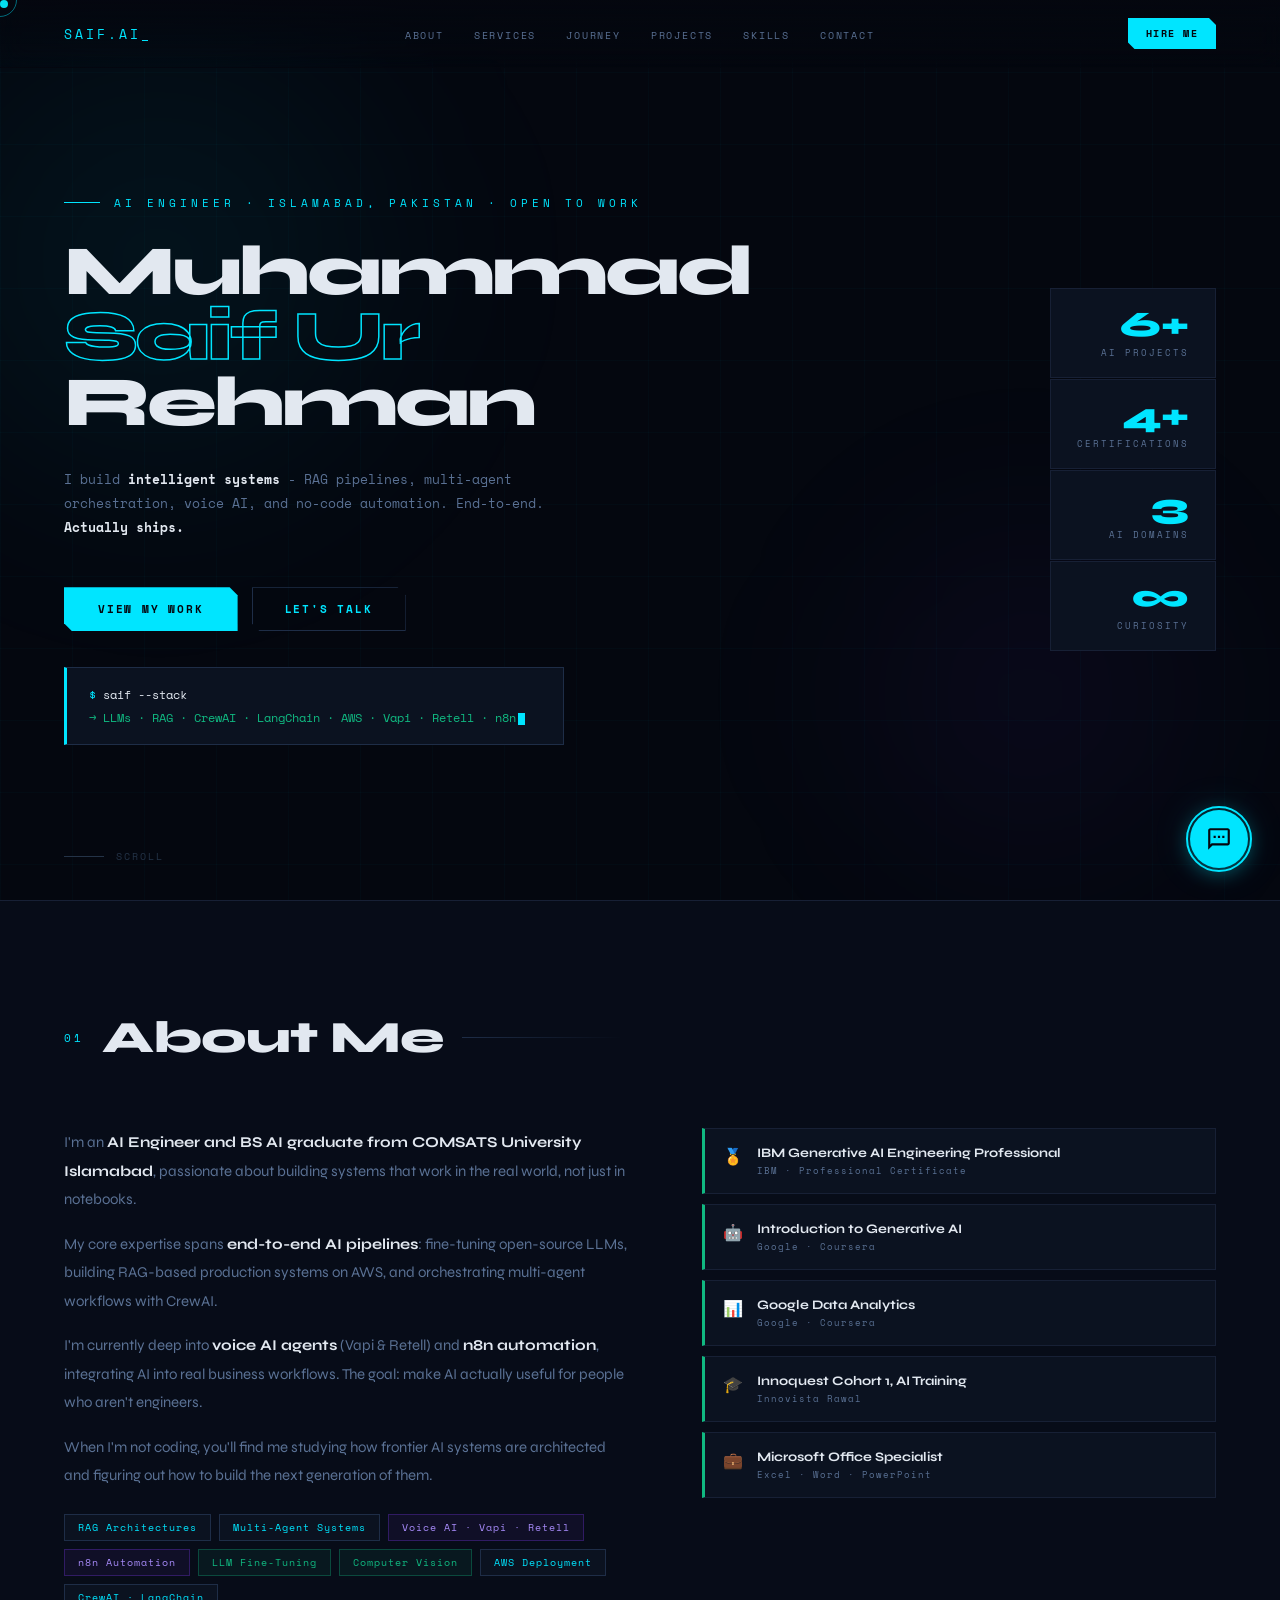
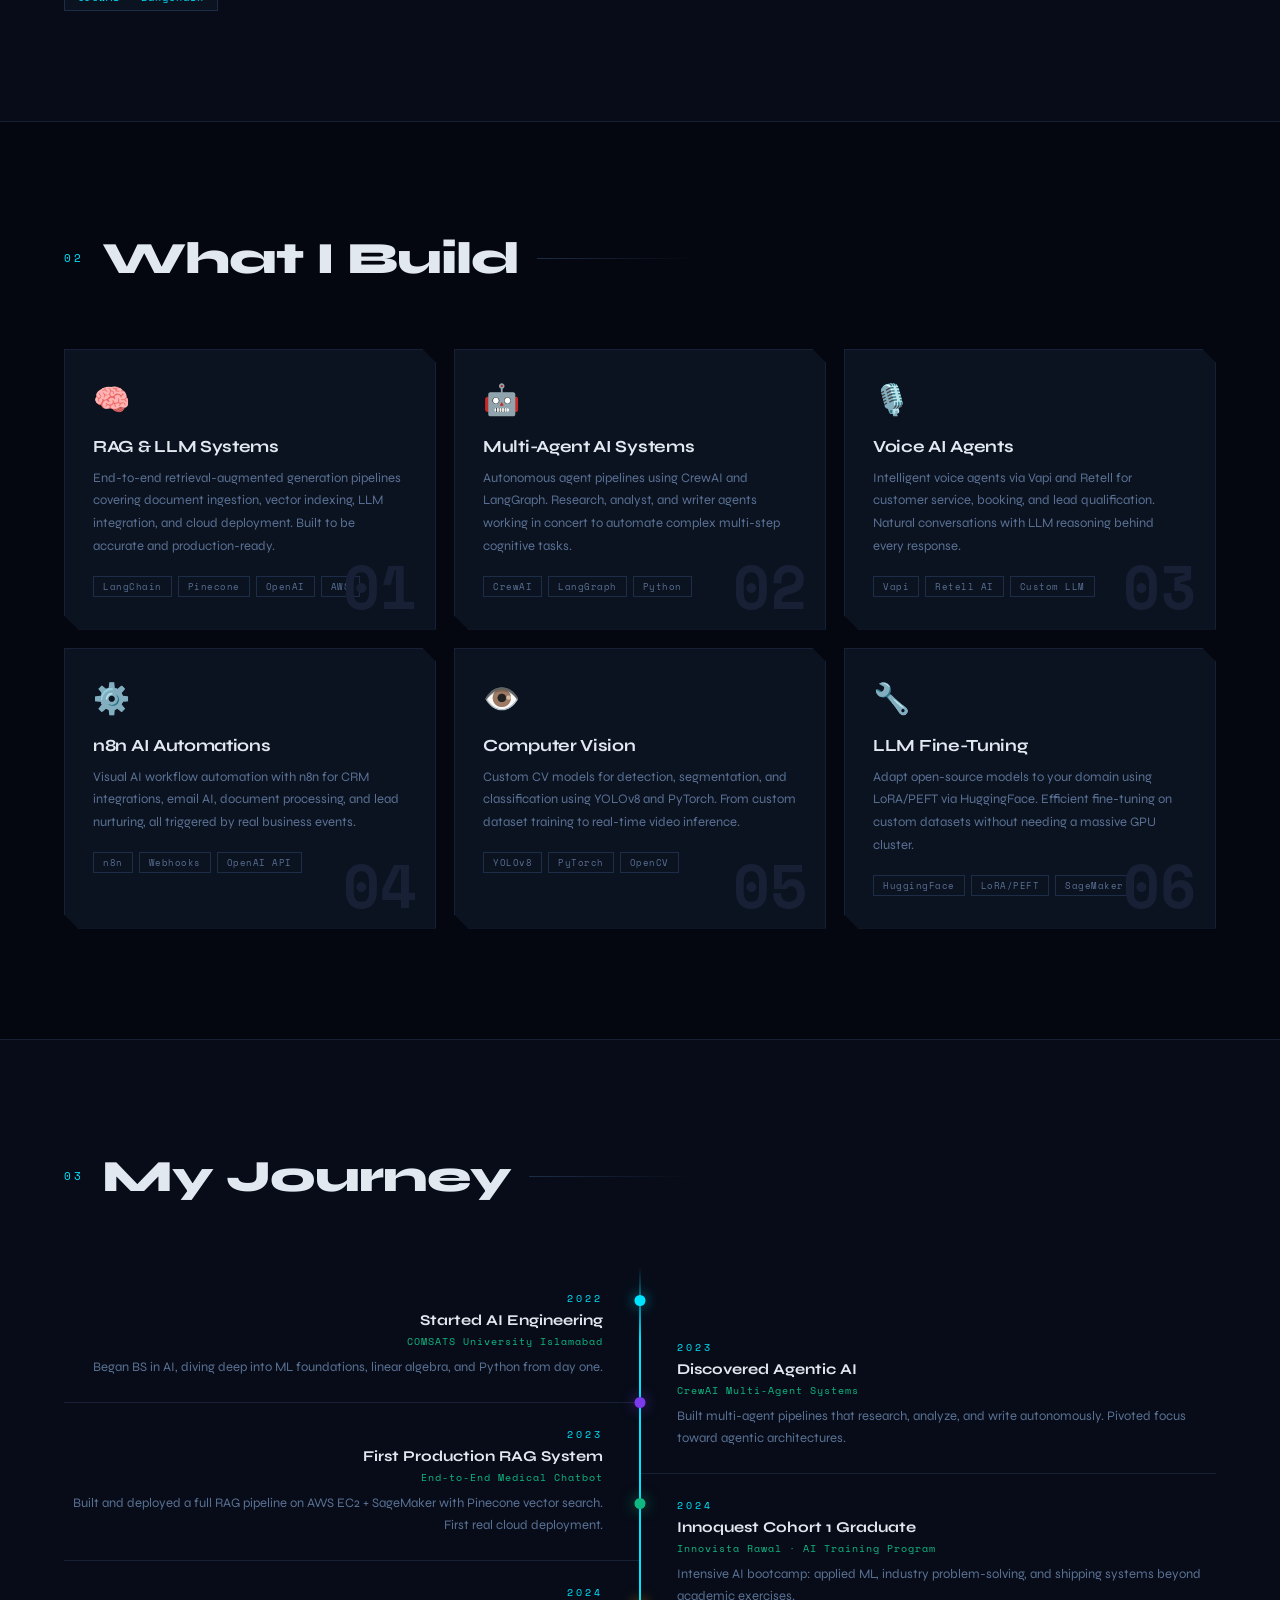
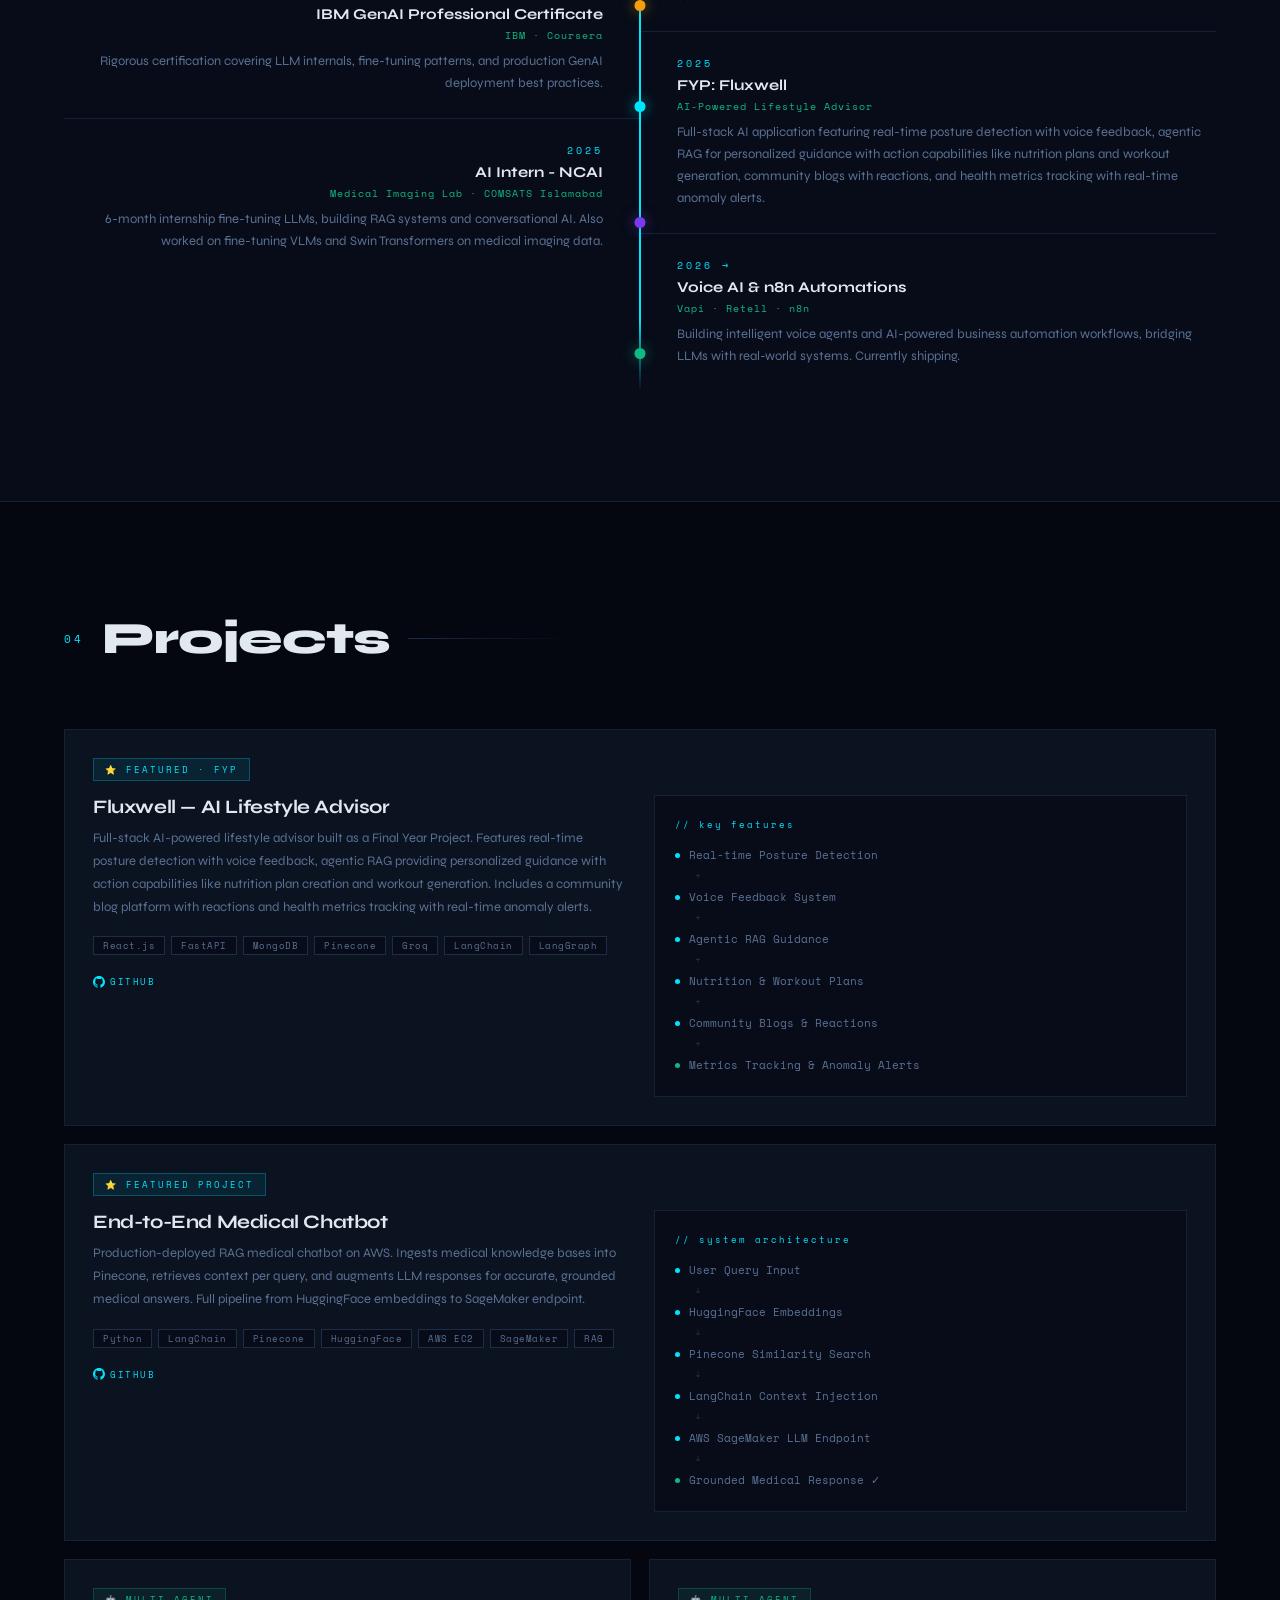
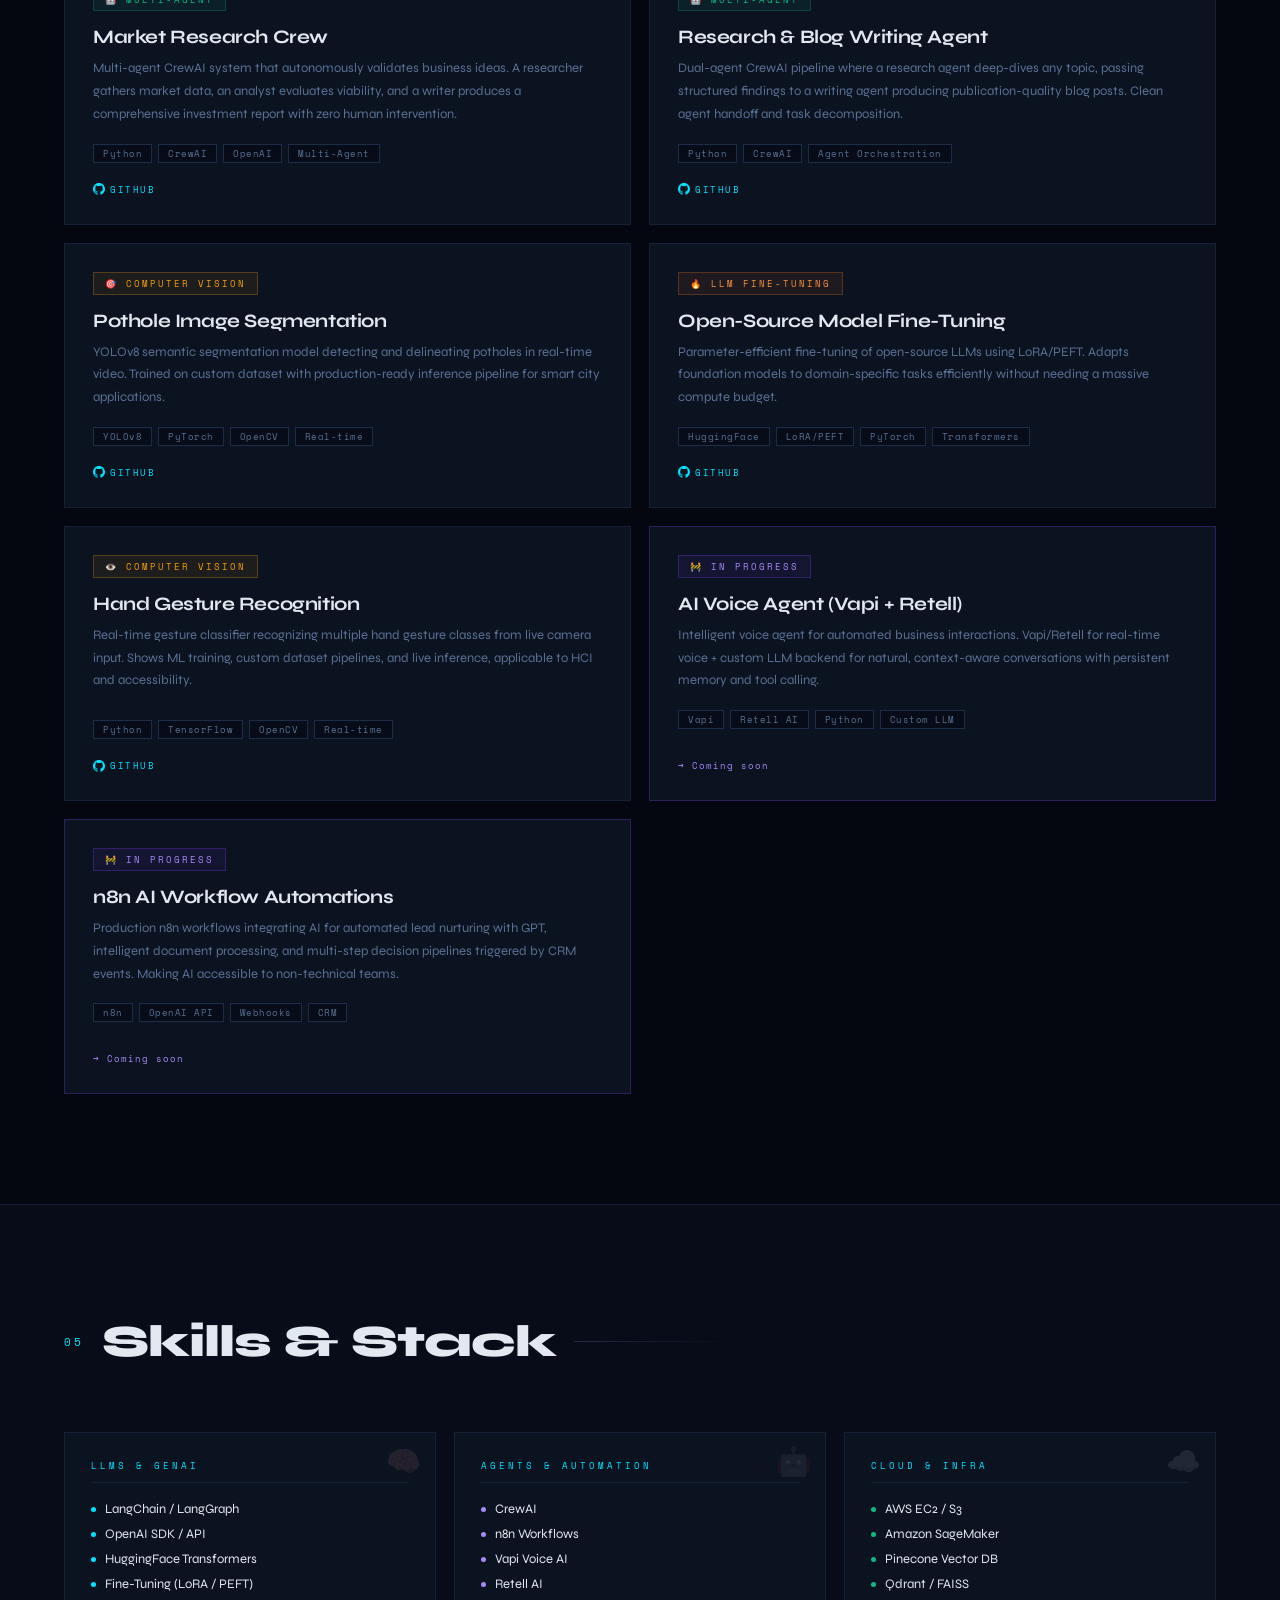
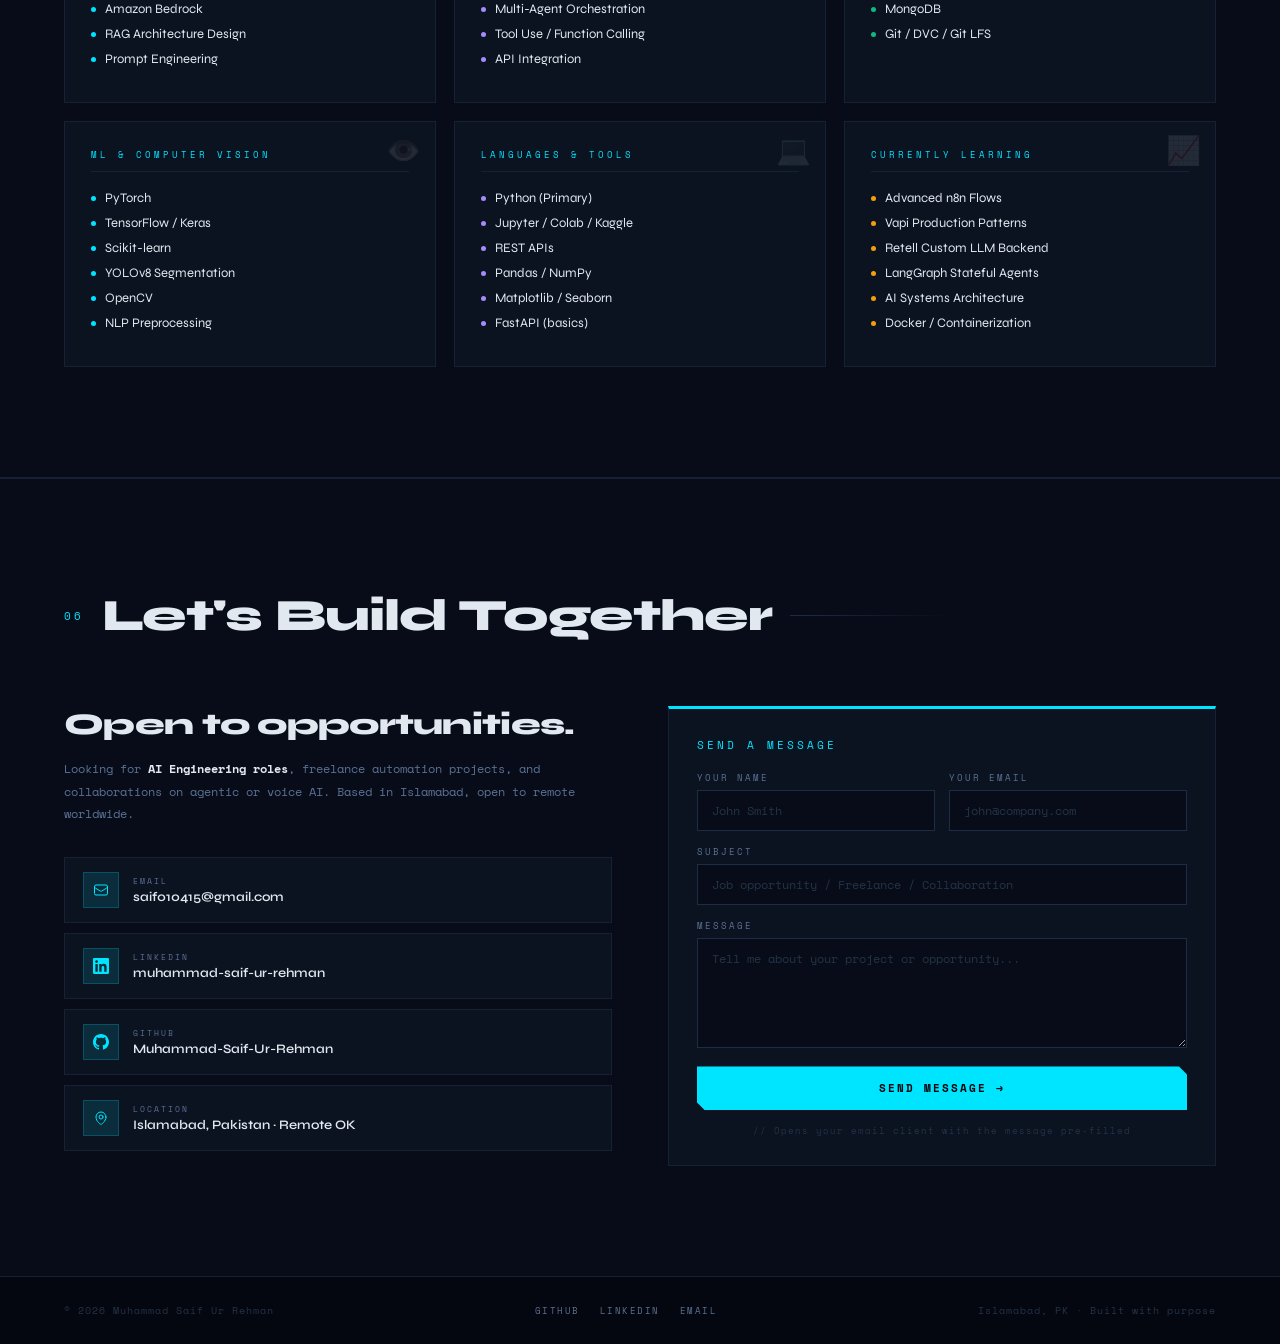
==== commit 61ae36e2: "style: Replace em dashes with hyphens in titles and text for consistency." ====
--- a/index.html
+++ b/index.html
@@ -4,13 +4,210 @@
 <head>
   <meta charset="UTF-8">
   <meta name="viewport" content="width=device-width, initial-scale=1.0">
-  <title>Muhammad Saif Ur Rehman | AI Engineer</title>
+
+  <!-- ====== PRIMARY SEO ====== -->
+  <title>Muhammad Saif Ur Rehman - AI Engineer | RAG, LLMs, Voice AI | Islamabad Pakistan</title>
   <meta name="description"
-    content="AI Engineer specializing in LLMs, multi-agent systems, RAG architectures, voice AI, and workflow automation. Based in Islamabad, Pakistan.">
+    content="Muhammad Saif Ur Rehman is an AI Engineer from Islamabad, Pakistan specializing in RAG systems, multi-agent AI with CrewAI, voice AI with Vapi and Retell, n8n automation, and LLM fine-tuning. Open to AI engineering roles and freelance projects.">
+  <meta name="keywords"
+    content="Muhammad Saif Ur Rehman, AI Engineer Pakistan, AI Engineer Islamabad, RAG developer, LLM engineer, CrewAI developer, voice AI engineer, Vapi developer, Retell AI, n8n automation, LangChain developer, multi-agent AI, machine learning Pakistan, HuggingFace fine-tuning">
+  <meta name="author" content="Muhammad Saif Ur Rehman">
+  <meta name="robots" content="index, follow, max-snippet:-1, max-image-preview:large, max-video-preview:-1">
+  <meta name="language" content="English">
+  <meta name="revisit-after" content="30 days">
+  <link rel="canonical" href="https://muhammad-saif-ur-rehman.tech/">
+
+  <!-- ====== OPEN GRAPH (LinkedIn, Facebook sharing) ====== -->
+  <meta property="og:type" content="website">
+  <meta property="og:url" content="https://muhammad-saif-ur-rehman.tech/">
+  <meta property="og:title" content="Muhammad Saif Ur Rehman — AI Engineer">
+  <meta property="og:description"
+    content="AI Engineer from Islamabad specializing in RAG, multi-agent AI, voice AI (Vapi/Retell), n8n automation and LLM fine-tuning. Open to AI roles worldwide.">
+  <meta property="og:image" content="https://muhammad-saif-ur-rehman.tech/og-banner.png">
+  <meta property="og:image:width" content="1200">
+  <meta property="og:image:height" content="630">
+  <meta property="og:site_name" content="Muhammad Saif Ur Rehman Portfolio">
+  <meta property="og:locale" content="en_US">
+
+  <!-- ====== TWITTER CARD ====== -->
+  <meta name="twitter:card" content="summary_large_image">
+  <meta name="twitter:title" content="Muhammad Saif Ur Rehman — AI Engineer">
+  <meta name="twitter:description"
+    content="AI Engineer from Islamabad specializing in RAG, multi-agent AI, voice AI and n8n automation.">
+  <meta name="twitter:image" content="https://muhammad-saif-ur-rehman.tech/og-banner.png">
+
+  <!-- ====== GEO / LOCAL SEO ====== -->
+  <meta name="geo.region" content="PK-IS">
+  <meta name="geo.placename" content="Islamabad, Pakistan">
+  <meta name="geo.position" content="33.6844;73.0479">
+  <meta name="ICBM" content="33.6844, 73.0479">
+
+  <!-- ====== AEO — STRUCTURED DATA (Schema.org JSON-LD) ====== -->
+  <script type="application/ld+json">
+  {
+    "@context": "https://schema.org",
+    "@graph": [
+      {
+        "@type": "Person",
+        "@id": "https://muhammad-saif-ur-rehman.tech/#person",
+        "name": "Muhammad Saif Ur Rehman",
+        "alternateName": "Saif Ur Rehman",
+        "url": "https://muhammad-saif-ur-rehman.tech",
+        "image": "https://avatars.githubusercontent.com/u/147159671?v=4",
+        "jobTitle": "AI Engineer",
+        "description": "AI Engineer specializing in LLMs, RAG architectures, multi-agent systems, voice AI with Vapi and Retell, and workflow automation with n8n. Based in Islamabad, Pakistan.",
+        "alumniOf": {
+          "@type": "CollegeOrUniversity",
+          "name": "COMSATS University Islamabad",
+          "url": "https://www.comsats.edu.pk"
+        },
+        "knowsAbout": [
+          "Large Language Models",
+          "Retrieval Augmented Generation",
+          "Multi-Agent AI Systems",
+          "CrewAI",
+          "LangChain",
+          "LangGraph",
+          "Voice AI",
+          "Vapi",
+          "Retell AI",
+          "n8n Workflow Automation",
+          "Computer Vision",
+          "YOLOv8",
+          "LLM Fine-Tuning",
+          "AWS SageMaker",
+          "Pinecone Vector Database",
+          "HuggingFace Transformers",
+          "Python",
+          "PyTorch",
+          "TensorFlow"
+        ],
+        "hasCredential": [
+          {
+            "@type": "EducationalOccupationalCredential",
+            "name": "IBM Generative AI Engineering Professional Certificate",
+            "credentialCategory": "Professional Certificate",
+            "recognizedBy": { "@type": "Organization", "name": "IBM" }
+          },
+          {
+            "@type": "EducationalOccupationalCredential",
+            "name": "Introduction to Generative AI",
+            "credentialCategory": "Certificate",
+            "recognizedBy": { "@type": "Organization", "name": "Google" }
+          },
+          {
+            "@type": "EducationalOccupationalCredential",
+            "name": "Google Data Analytics",
+            "credentialCategory": "Professional Certificate",
+            "recognizedBy": { "@type": "Organization", "name": "Google" }
+          }
+        ],
+        "sameAs": [
+          "https://www.linkedin.com/in/muhammad-saif-ur-rehman-92557b259/",
+          "https://github.com/Muhammad-Saif-Ur-Rehman"
+        ],
+        "address": {
+          "@type": "PostalAddress",
+          "addressLocality": "Islamabad",
+          "addressCountry": "PK"
+        },
+        "email": "saif010415@gmail.com",
+        "seeks": {
+          "@type": "Demand",
+          "name": "AI Engineering roles, freelance AI projects, voice AI and automation collaborations"
+        }
+      },
+      {
+        "@type": "WebSite",
+        "@id": "https://muhammad-saif-ur-rehman.tech/#website",
+        "url": "https://muhammad-saif-ur-rehman.tech",
+        "name": "Muhammad Saif Ur Rehman — AI Engineer Portfolio",
+        "description": "Portfolio of Muhammad Saif Ur Rehman, AI Engineer from Islamabad Pakistan. Projects in RAG, multi-agent AI, voice AI, n8n automation, computer vision and LLM fine-tuning.",
+        "author": { "@id": "https://muhammad-saif-ur-rehman.tech/#person" },
+        "inLanguage": "en-US"
+      },
+      {
+        "@type": "ItemList",
+        "name": "AI Engineering Projects by Muhammad Saif Ur Rehman",
+        "itemListElement": [
+          {
+            "@type": "ListItem",
+            "position": 1,
+            "item": {
+              "@type": "SoftwareApplication",
+              "name": "Fluxwell — AI Lifestyle Advisor",
+              "description": "Full-stack AI-powered lifestyle advisor FYP featuring real-time posture detection with voice feedback, agentic RAG for personalized guidance, nutrition and workout plan generation, community blogs, and health metrics tracking with anomaly alerts.",
+              "applicationCategory": "AI Application",
+              "operatingSystem": "Cross-platform",
+              "offers": { "@type": "Offer", "price": "0", "priceCurrency": "USD" },
+              "author": { "@id": "https://muhammad-saif-ur-rehman.tech/#person" },
+              "url": "https://github.com/Muhammad-Saif-Ur-Rehman",
+              "keywords": "React, FastAPI, MongoDB, Pinecone, Groq, LangChain, LangGraph, Agentic RAG"
+            }
+          },
+          {
+            "@type": "ListItem",
+            "position": 2,
+            "item": {
+              "@type": "SoftwareApplication",
+              "name": "End-to-End Medical Chatbot",
+              "description": "Production-deployed RAG-based medical chatbot on AWS using LangChain, Pinecone, HuggingFace, and SageMaker.",
+              "applicationCategory": "AI Application",
+              "operatingSystem": "Cross-platform",
+              "offers": { "@type": "Offer", "price": "0", "priceCurrency": "USD" },
+              "author": { "@id": "https://muhammad-saif-ur-rehman.tech/#person" },
+              "url": "https://github.com/Muhammad-Saif-Ur-Rehman/End-to-End-Medical-Chatbot",
+              "keywords": "RAG, Medical Chatbot, AWS, LangChain, Pinecone, HuggingFace"
+            }
+          },
+          {
+            "@type": "ListItem",
+            "position": 3,
+            "item": {
+              "@type": "SoftwareApplication",
+              "name": "Market Research Crew",
+              "description": "Multi-agent CrewAI system for automated business idea validation and market analysis.",
+              "applicationCategory": "AI Application",
+              "operatingSystem": "Cross-platform",
+              "offers": { "@type": "Offer", "price": "0", "priceCurrency": "USD" },
+              "author": { "@id": "https://muhammad-saif-ur-rehman.tech/#person" },
+              "url": "https://github.com/Muhammad-Saif-Ur-Rehman/Market_Research_Crew",
+              "keywords": "CrewAI, Multi-Agent, Market Research, AI Automation"
+            }
+          },
+          {
+            "@type": "ListItem",
+            "position": 4,
+            "item": {
+              "@type": "SoftwareApplication",
+              "name": "Pothole Image Segmentation",
+              "description": "YOLOv8-based real-time pothole segmentation model with custom dataset and production inference pipeline.",
+              "applicationCategory": "AI Application",
+              "operatingSystem": "Cross-platform",
+              "offers": { "@type": "Offer", "price": "0", "priceCurrency": "USD" },
+              "author": { "@id": "https://muhammad-saif-ur-rehman.tech/#person" },
+              "url": "https://github.com/Muhammad-Saif-Ur-Rehman/Pothole-Image-Segmentation-Project",
+              "keywords": "YOLOv8, Computer Vision, Image Segmentation, PyTorch"
+            }
+          }
+        ]
+      }
+    ]
+  }
+  </script>
+
+  <!-- ====== FAVICON ====== -->
+  <link rel="icon" type="image/png" href="https://avatars.githubusercontent.com/u/147159671?v=4">
+  <link rel="apple-touch-icon" href="https://avatars.githubusercontent.com/u/147159671?v=4">
+
+  <!-- ====== PRECONNECT & FONTS ====== -->
   <link rel="preconnect" href="https://fonts.googleapis.com">
+  <link rel="preconnect" href="https://fonts.gstatic.com" crossorigin>
   <link
     href="https://fonts.googleapis.com/css2?family=Space+Mono:ital,wght@0,400;0,700;1,400&family=Syne:wght@400;600;700;800&display=swap"
     rel="stylesheet">
+
+  <!-- ====== STYLESHEET ====== -->
   <link rel="stylesheet" href="styles.css">
 </head>
 
@@ -35,682 +232,702 @@
     <a href="mailto:saif010415@gmail.com" class="nav-hire">Hire Me</a>
   </nav>
 
-  <!-- HERO -->
-  <section id="hero">
-    <div class="orb orb1"></div>
-    <div class="orb orb2"></div>
-    <div class="hero-grid">
-      <div class="hero-left">
-        <div class="hero-eyebrow">AI Engineer · Islamabad, Pakistan · Open to Work</div>
-        <h1 class="hero-h1">Muhammad<br><em>Saif Ur</em><br>Rehman</h1>
-        <p class="hero-sub">I build <strong>intelligent systems</strong> — RAG pipelines, multi-agent orchestration,
-          voice AI, and no-code automation. End-to-end. <strong>Actually ships.</strong></p>
-        <div class="hero-actions">
-          <a href="#projects" class="btn btn-cta">View My Work</a>
-          <a href="#contact" class="btn btn-ghost">Let's Talk</a>
-        </div>
-        <div class="hero-terminal">
-          <div><span class="t-p">$ </span>saif --stack</div>
-          <div class="t-o">→ LLMs · RAG · CrewAI · LangChain · AWS · Vapi · Retell · n8n<span class="t-c"></span></div>
-        </div>
-      </div>
-      <div class="hero-right">
-        <div class="hstat">
-          <div class="hstat-n">6+</div>
-          <div class="hstat-l">AI Projects</div>
-        </div>
-        <div class="hstat">
-          <div class="hstat-n">4+</div>
-          <div class="hstat-l">Certifications</div>
-        </div>
-        <div class="hstat">
-          <div class="hstat-n">3</div>
-          <div class="hstat-l">AI Domains</div>
-        </div>
-        <div class="hstat">
-          <div class="hstat-n">∞</div>
-          <div class="hstat-l">Curiosity</div>
-        </div>
-      </div>
-    </div>
-    <div class="scroll-ind">
-      <div class="scroll-bar"></div>SCROLL
-    </div>
-  </section>
-
-  <!-- ABOUT -->
-  <section id="about">
-    <div class="s-head reveal"><span class="s-num">01</span>
-      <h2 class="s-title">About Me</h2>
-      <div class="s-line"></div>
-    </div>
-    <div class="about-grid">
-      <div>
-        <p class="ap reveal">I'm an <strong>AI Engineer and BS AI graduate from COMSATS University Islamabad</strong>,
-          passionate
-          about building systems that work in the real world, not just in notebooks.</p>
-        <p class="ap reveal d1">My core expertise spans <strong>end-to-end AI pipelines</strong>: fine-tuning
-          open-source LLMs, building RAG-based production systems on AWS, and orchestrating multi-agent workflows with
-          CrewAI.</p>
-        <p class="ap reveal d2">I'm currently deep into <strong>voice AI agents</strong> (Vapi & Retell) and <strong>n8n
-            automation</strong>, integrating AI into real business workflows. The goal: make AI actually useful for
-          people who aren't engineers.</p>
-        <p class="ap reveal d3">When I'm not coding, you'll find me studying how frontier AI systems are architected
-          and figuring out how to build the next generation of them.</p>
-        <div class="chips reveal d4">
-          <span class="chip">RAG Architectures</span><span class="chip">Multi-Agent Systems</span>
-          <span class="chip p">Voice AI · Vapi · Retell</span><span class="chip p">n8n Automation</span>
-          <span class="chip g">LLM Fine-Tuning</span><span class="chip g">Computer Vision</span>
-          <span class="chip">AWS Deployment</span><span class="chip">CrewAI · LangChain</span>
-        </div>
-      </div>
-      <div class="certs reveal">
-        <div class="cert">
-          <div class="cert-i">🏅</div>
-          <div>
-            <div class="cert-n">IBM Generative AI Engineering Professional</div>
-            <div class="cert-o">IBM · Professional Certificate</div>
-          </div>
-        </div>
-        <div class="cert">
-          <div class="cert-i">🤖</div>
-          <div>
-            <div class="cert-n">Introduction to Generative AI</div>
-            <div class="cert-o">Google · Coursera</div>
-          </div>
-        </div>
-        <div class="cert">
-          <div class="cert-i">📊</div>
-          <div>
-            <div class="cert-n">Google Data Analytics</div>
-            <div class="cert-o">Google · Coursera</div>
-          </div>
-        </div>
-        <div class="cert">
-          <div class="cert-i">🎓</div>
-          <div>
-            <div class="cert-n">Innoquest Cohort 1, AI Training</div>
-            <div class="cert-o">Innovista Rawal</div>
-          </div>
-        </div>
-        <div class="cert">
-          <div class="cert-i">💼</div>
-          <div>
-            <div class="cert-n">Microsoft Office Specialist</div>
-            <div class="cert-o">Excel · Word · PowerPoint</div>
-          </div>
-        </div>
-      </div>
-    </div>
-  </section>
-
-  <!-- SERVICES -->
-  <section id="services">
-    <div class="s-head reveal"><span class="s-num">02</span>
-      <h2 class="s-title">What I Build</h2>
-      <div class="s-line"></div>
-    </div>
-    <div class="svc-grid">
-      <div class="svc clip-corner reveal" data-n="01">
-        <div class="svc-icon">🧠</div>
-        <div class="svc-title">RAG & LLM Systems</div>
-        <p class="svc-desc">End-to-end retrieval-augmented generation pipelines covering document ingestion, vector
-          indexing,
-          LLM integration, and cloud deployment. Built to be accurate and production-ready.</p>
-        <div class="svc-tags"><span class="st">LangChain</span><span class="st">Pinecone</span><span
-            class="st">OpenAI</span><span class="st">AWS</span></div>
-      </div>
-      <div class="svc clip-corner reveal d1" data-n="02">
-        <div class="svc-icon">🤖</div>
-        <div class="svc-title">Multi-Agent AI Systems</div>
-        <p class="svc-desc">Autonomous agent pipelines using CrewAI and LangGraph. Research, analyst, and writer agents
-          working in concert to automate complex multi-step cognitive tasks.</p>
-        <div class="svc-tags"><span class="st">CrewAI</span><span class="st">LangGraph</span><span
-            class="st">Python</span></div>
-      </div>
-      <div class="svc clip-corner reveal d2" data-n="03">
-        <div class="svc-icon">🎙️</div>
-        <div class="svc-title">Voice AI Agents</div>
-        <p class="svc-desc">Intelligent voice agents via Vapi and Retell for customer service, booking, and lead
-          qualification. Natural conversations with LLM reasoning behind every response.</p>
-        <div class="svc-tags"><span class="st">Vapi</span><span class="st">Retell AI</span><span class="st">Custom
-            LLM</span></div>
-      </div>
-      <div class="svc clip-corner reveal" data-n="04">
-        <div class="svc-icon">⚙️</div>
-        <div class="svc-title">n8n AI Automations</div>
-        <p class="svc-desc">Visual AI workflow automation with n8n for CRM integrations, email AI, document processing,
-          and lead nurturing, all triggered by real business events.</p>
-        <div class="svc-tags"><span class="st">n8n</span><span class="st">Webhooks</span><span class="st">OpenAI
-            API</span></div>
-      </div>
-      <div class="svc clip-corner reveal d1" data-n="05">
-        <div class="svc-icon">👁️</div>
-        <div class="svc-title">Computer Vision</div>
-        <p class="svc-desc">Custom CV models for detection, segmentation, and classification using YOLOv8 and PyTorch.
-          From custom dataset training to real-time video inference.</p>
-        <div class="svc-tags"><span class="st">YOLOv8</span><span class="st">PyTorch</span><span
-            class="st">OpenCV</span></div>
-      </div>
-      <div class="svc clip-corner reveal d2" data-n="06">
-        <div class="svc-icon">🔧</div>
-        <div class="svc-title">LLM Fine-Tuning</div>
-        <p class="svc-desc">Adapt open-source models to your domain using LoRA/PEFT via HuggingFace. Efficient
-          fine-tuning on custom datasets without needing a massive GPU cluster.</p>
-        <div class="svc-tags"><span class="st">HuggingFace</span><span class="st">LoRA/PEFT</span><span
-            class="st">SageMaker</span></div>
-      </div>
-    </div>
-  </section>
-
-  <!-- TIMELINE -->
-  <section id="timeline">
-    <div class="s-head reveal"><span class="s-num">03</span>
-      <h2 class="s-title">My Journey</h2>
-      <div class="s-line"></div>
-    </div>
-    <div class="tl-wrap">
-      <div class="tl-col left">
-        <div class="tl-item reveal">
-          <div class="tl-y">2022</div>
-          <div class="tl-t">Started AI Engineering</div>
-          <div class="tl-s">COMSATS University Islamabad</div>
-          <div class="tl-b">Began BS in AI, diving deep into ML foundations, linear algebra, and
-            Python from day one.</div>
-        </div>
-        <div class="tl-item reveal">
-          <div class="tl-y">2023</div>
-          <div class="tl-t">First Production RAG System</div>
-          <div class="tl-s">End-to-End Medical Chatbot</div>
-          <div class="tl-b">Built and deployed a full RAG pipeline on AWS EC2 + SageMaker with Pinecone vector search.
-            First real cloud deployment.</div>
-        </div>
-        <div class="tl-item reveal">
-          <div class="tl-y">2024</div>
-          <div class="tl-t">IBM GenAI Professional Certificate</div>
-          <div class="tl-s">IBM · Coursera</div>
-          <div class="tl-b">Rigorous certification covering LLM internals, fine-tuning patterns, and production GenAI
-            deployment best practices.</div>
-        </div>
-        <div class="tl-item reveal">
-          <div class="tl-y">2025</div>
-          <div class="tl-t">AI Intern — NCAI</div>
-          <div class="tl-s">Medical Imaging Lab · COMSATS Islamabad</div>
-          <div class="tl-b">6-month internship fine-tuning LLMs, building RAG systems and conversational AI. Also worked
-            on fine-tuning VLMs and Swin Transformers on medical imaging data.</div>
-        </div>
-      </div>
-      <div class="tl-spine">
-        <div class="tl-dot" style="top:4%;background:var(--accent);box-shadow:0 0 14px rgba(0,229,255,.6)"></div>
-        <div class="tl-dot" style="top:18%;background:var(--purple);box-shadow:0 0 14px rgba(124,58,237,.6)"></div>
-        <div class="tl-dot" style="top:32%;background:var(--green);box-shadow:0 0 14px rgba(16,185,129,.6)"></div>
-        <div class="tl-dot" style="top:46%;background:var(--amber);box-shadow:0 0 14px rgba(245,158,11,.6)"></div>
-        <div class="tl-dot" style="top:60%;background:var(--accent);box-shadow:0 0 14px rgba(0,229,255,.6)"></div>
-        <div class="tl-dot" style="top:76%;background:var(--purple);box-shadow:0 0 14px rgba(124,58,237,.6)"></div>
-        <div class="tl-dot" style="top:94%;background:var(--green);box-shadow:0 0 14px rgba(16,185,129,.6)"></div>
-      </div>
-      <div class="tl-col right">
-        <div class="tl-item" style="visibility:hidden"></div>
-        <div class="tl-item reveal">
-          <div class="tl-y">2023</div>
-          <div class="tl-t">Discovered Agentic AI</div>
-          <div class="tl-s">CrewAI Multi-Agent Systems</div>
-          <div class="tl-b">Built multi-agent pipelines that research, analyze, and write autonomously. Pivoted focus
-            toward agentic architectures.</div>
-        </div>
-        <div class="tl-item reveal">
-          <div class="tl-y">2024</div>
-          <div class="tl-t">Innoquest Cohort 1 Graduate</div>
-          <div class="tl-s">Innovista Rawal · AI Training Program</div>
-          <div class="tl-b">Intensive AI bootcamp: applied ML, industry problem-solving, and shipping systems beyond
-            academic exercises.</div>
-        </div>
-        <div class="tl-item reveal">
-          <div class="tl-y">2025</div>
-          <div class="tl-t">FYP: Fluxwell</div>
-          <div class="tl-s">AI-Powered Lifestyle Advisor</div>
-          <div class="tl-b">Full-stack AI application featuring real-time posture detection with voice feedback, agentic
-            RAG for personalized guidance with action capabilities like nutrition plans and workout generation,
-            community blogs with reactions, and health metrics tracking with real-time anomaly alerts.</div>
-        </div>
-        <div class="tl-item reveal">
-          <div class="tl-y">2026 →</div>
-          <div class="tl-t">Voice AI & n8n Automations</div>
-          <div class="tl-s">Vapi · Retell · n8n</div>
-          <div class="tl-b">Building intelligent voice agents and AI-powered business automation workflows, bridging
-            LLMs with real-world systems. Currently shipping.</div>
-        </div>
-      </div>
-    </div>
-  </section>
-
-  <!-- PROJECTS -->
-  <section id="projects">
-    <div class="s-head reveal"><span class="s-num">04</span>
-      <h2 class="s-title">Projects</h2>
-      <div class="s-line"></div>
-    </div>
-    <div class="proj-grid">
-
-      <div class="pc wide reveal">
-        <div class="badge b-cyan">⭐ Featured · FYP</div>
-        <div class="feat-inner">
-          <div>
-            <div class="pt">Fluxwell — AI Lifestyle Advisor</div>
-            <p class="pd">Full-stack AI-powered lifestyle advisor built as a Final Year Project. Features real-time
-              posture detection with voice feedback, agentic RAG providing personalized guidance with action
-              capabilities like nutrition plan creation and workout generation. Includes a community blog platform with
-              reactions and health metrics tracking with real-time anomaly alerts.</p>
-            <div class="stk-row"><span class="sk">React.js</span><span class="sk">FastAPI</span><span
-                class="sk">MongoDB</span><span class="sk">Pinecone</span><span class="sk">Groq</span><span
-                class="sk">LangChain</span><span class="sk">LangGraph</span></div>
-            <div class="pl"><a class="plink" href="https://github.com/Muhammad-Saif-Ur-Rehman" target="_blank"><svg
-                  fill="currentColor" viewBox="0 0 24 24">
+  <main>
+
+    <!-- HERO -->
+    <section id="hero" aria-label="Introduction">
+      <div class="orb orb1"></div>
+      <div class="orb orb2"></div>
+      <div class="hero-grid">
+        <div class="hero-left">
+          <div class="hero-eyebrow">AI Engineer · Islamabad, Pakistan · Open to Work</div>
+          <h1 class="hero-h1">Muhammad<br><em>Saif Ur</em><br>Rehman</h1>
+          <p class="hero-sub">I build <strong>intelligent systems</strong> - RAG pipelines, multi-agent orchestration,
+            voice AI, and no-code automation. End-to-end. <strong>Actually ships.</strong></p>
+          <div class="hero-actions">
+            <a href="#projects" class="btn btn-cta">View My Work</a>
+            <a href="#contact" class="btn btn-ghost">Let's Talk</a>
+          </div>
+          <div class="hero-terminal">
+            <div><span class="t-p">$ </span>saif --stack</div>
+            <div class="t-o">→ LLMs · RAG · CrewAI · LangChain · AWS · Vapi · Retell · n8n<span class="t-c"></span>
+            </div>
+          </div>
+        </div>
+        <div class="hero-right">
+          <div class="hstat">
+            <div class="hstat-n">6+</div>
+            <div class="hstat-l">AI Projects</div>
+          </div>
+          <div class="hstat">
+            <div class="hstat-n">4+</div>
+            <div class="hstat-l">Certifications</div>
+          </div>
+          <div class="hstat">
+            <div class="hstat-n">3</div>
+            <div class="hstat-l">AI Domains</div>
+          </div>
+          <div class="hstat">
+            <div class="hstat-n">∞</div>
+            <div class="hstat-l">Curiosity</div>
+          </div>
+        </div>
+      </div>
+      <div class="scroll-ind">
+        <div class="scroll-bar"></div>SCROLL
+      </div>
+    </section>
+
+    <!-- ABOUT -->
+    <section id="about" aria-label="About Me">
+      <div class="s-head reveal"><span class="s-num">01</span>
+        <h2 class="s-title">About Me</h2>
+        <div class="s-line"></div>
+      </div>
+      <div class="about-grid">
+        <div>
+          <p class="ap reveal">I'm an <strong>AI Engineer and BS AI graduate from COMSATS University Islamabad</strong>,
+            passionate
+            about building systems that work in the real world, not just in notebooks.</p>
+          <p class="ap reveal d1">My core expertise spans <strong>end-to-end AI pipelines</strong>: fine-tuning
+            open-source LLMs, building RAG-based production systems on AWS, and orchestrating multi-agent workflows with
+            CrewAI.</p>
+          <p class="ap reveal d2">I'm currently deep into <strong>voice AI agents</strong> (Vapi & Retell) and
+            <strong>n8n
+              automation</strong>, integrating AI into real business workflows. The goal: make AI actually useful for
+            people who aren't engineers.
+          </p>
+          <p class="ap reveal d3">When I'm not coding, you'll find me studying how frontier AI systems are architected
+            and figuring out how to build the next generation of them.</p>
+          <div class="chips reveal d4">
+            <span class="chip">RAG Architectures</span><span class="chip">Multi-Agent Systems</span>
+            <span class="chip p">Voice AI · Vapi · Retell</span><span class="chip p">n8n Automation</span>
+            <span class="chip g">LLM Fine-Tuning</span><span class="chip g">Computer Vision</span>
+            <span class="chip">AWS Deployment</span><span class="chip">CrewAI · LangChain</span>
+          </div>
+        </div>
+        <div class="certs reveal">
+          <div class="cert">
+            <div class="cert-i">🏅</div>
+            <div>
+              <div class="cert-n">IBM Generative AI Engineering Professional</div>
+              <div class="cert-o">IBM · Professional Certificate</div>
+            </div>
+          </div>
+          <div class="cert">
+            <div class="cert-i">🤖</div>
+            <div>
+              <div class="cert-n">Introduction to Generative AI</div>
+              <div class="cert-o">Google · Coursera</div>
+            </div>
+          </div>
+          <div class="cert">
+            <div class="cert-i">📊</div>
+            <div>
+              <div class="cert-n">Google Data Analytics</div>
+              <div class="cert-o">Google · Coursera</div>
+            </div>
+          </div>
+          <div class="cert">
+            <div class="cert-i">🎓</div>
+            <div>
+              <div class="cert-n">Innoquest Cohort 1, AI Training</div>
+              <div class="cert-o">Innovista Rawal</div>
+            </div>
+          </div>
+          <div class="cert">
+            <div class="cert-i">💼</div>
+            <div>
+              <div class="cert-n">Microsoft Office Specialist</div>
+              <div class="cert-o">Excel · Word · PowerPoint</div>
+            </div>
+          </div>
+        </div>
+      </div>
+    </section>
+
+    <!-- SERVICES -->
+    <section id="services" aria-label="Services">
+      <div class="s-head reveal"><span class="s-num">02</span>
+        <h2 class="s-title">What I Build</h2>
+        <div class="s-line"></div>
+      </div>
+      <div class="svc-grid">
+        <div class="svc clip-corner reveal" data-n="01">
+          <div class="svc-icon">🧠</div>
+          <div class="svc-title">RAG & LLM Systems</div>
+          <p class="svc-desc">End-to-end retrieval-augmented generation pipelines covering document ingestion, vector
+            indexing,
+            LLM integration, and cloud deployment. Built to be accurate and production-ready.</p>
+          <div class="svc-tags"><span class="st">LangChain</span><span class="st">Pinecone</span><span
+              class="st">OpenAI</span><span class="st">AWS</span></div>
+        </div>
+        <div class="svc clip-corner reveal d1" data-n="02">
+          <div class="svc-icon">🤖</div>
+          <div class="svc-title">Multi-Agent AI Systems</div>
+          <p class="svc-desc">Autonomous agent pipelines using CrewAI and LangGraph. Research, analyst, and writer
+            agents
+            working in concert to automate complex multi-step cognitive tasks.</p>
+          <div class="svc-tags"><span class="st">CrewAI</span><span class="st">LangGraph</span><span
+              class="st">Python</span></div>
+        </div>
+        <div class="svc clip-corner reveal d2" data-n="03">
+          <div class="svc-icon">🎙️</div>
+          <div class="svc-title">Voice AI Agents</div>
+          <p class="svc-desc">Intelligent voice agents via Vapi and Retell for customer service, booking, and lead
+            qualification. Natural conversations with LLM reasoning behind every response.</p>
+          <div class="svc-tags"><span class="st">Vapi</span><span class="st">Retell AI</span><span class="st">Custom
+              LLM</span></div>
+        </div>
+        <div class="svc clip-corner reveal" data-n="04">
+          <div class="svc-icon">⚙️</div>
+          <div class="svc-title">n8n AI Automations</div>
+          <p class="svc-desc">Visual AI workflow automation with n8n for CRM integrations, email AI, document
+            processing,
+            and lead nurturing, all triggered by real business events.</p>
+          <div class="svc-tags"><span class="st">n8n</span><span class="st">Webhooks</span><span class="st">OpenAI
+              API</span></div>
+        </div>
+        <div class="svc clip-corner reveal d1" data-n="05">
+          <div class="svc-icon">👁️</div>
+          <div class="svc-title">Computer Vision</div>
+          <p class="svc-desc">Custom CV models for detection, segmentation, and classification using YOLOv8 and PyTorch.
+            From custom dataset training to real-time video inference.</p>
+          <div class="svc-tags"><span class="st">YOLOv8</span><span class="st">PyTorch</span><span
+              class="st">OpenCV</span></div>
+        </div>
+        <div class="svc clip-corner reveal d2" data-n="06">
+          <div class="svc-icon">🔧</div>
+          <div class="svc-title">LLM Fine-Tuning</div>
+          <p class="svc-desc">Adapt open-source models to your domain using LoRA/PEFT via HuggingFace. Efficient
+            fine-tuning on custom datasets without needing a massive GPU cluster.</p>
+          <div class="svc-tags"><span class="st">HuggingFace</span><span class="st">LoRA/PEFT</span><span
+              class="st">SageMaker</span></div>
+        </div>
+      </div>
+    </section>
+
+    <!-- TIMELINE -->
+    <section id="timeline" aria-label="Career Timeline">
+      <div class="s-head reveal"><span class="s-num">03</span>
+        <h2 class="s-title">My Journey</h2>
+        <div class="s-line"></div>
+      </div>
+      <div class="tl-wrap">
+        <div class="tl-col left">
+          <div class="tl-item reveal">
+            <div class="tl-y">2022</div>
+            <div class="tl-t">Started AI Engineering</div>
+            <div class="tl-s">COMSATS University Islamabad</div>
+            <div class="tl-b">Began BS in AI, diving deep into ML foundations, linear algebra, and
+              Python from day one.</div>
+          </div>
+          <div class="tl-item reveal">
+            <div class="tl-y">2023</div>
+            <div class="tl-t">First Production RAG System</div>
+            <div class="tl-s">End-to-End Medical Chatbot</div>
+            <div class="tl-b">Built and deployed a full RAG pipeline on AWS EC2 + SageMaker with Pinecone vector search.
+              First real cloud deployment.</div>
+          </div>
+          <div class="tl-item reveal">
+            <div class="tl-y">2024</div>
+            <div class="tl-t">IBM GenAI Professional Certificate</div>
+            <div class="tl-s">IBM · Coursera</div>
+            <div class="tl-b">Rigorous certification covering LLM internals, fine-tuning patterns, and production GenAI
+              deployment best practices.</div>
+          </div>
+          <div class="tl-item reveal">
+            <div class="tl-y">2025</div>
+            <div class="tl-t">AI Intern - NCAI</div>
+            <div class="tl-s">Medical Imaging Lab · COMSATS Islamabad</div>
+            <div class="tl-b">6-month internship fine-tuning LLMs, building RAG systems and conversational AI. Also
+              worked
+              on fine-tuning VLMs and Swin Transformers on medical imaging data.</div>
+          </div>
+        </div>
+        <div class="tl-spine">
+          <div class="tl-dot" style="top:4%;background:var(--accent);box-shadow:0 0 14px rgba(0,229,255,.6)"></div>
+          <div class="tl-dot" style="top:18%;background:var(--purple);box-shadow:0 0 14px rgba(124,58,237,.6)"></div>
+          <div class="tl-dot" style="top:32%;background:var(--green);box-shadow:0 0 14px rgba(16,185,129,.6)"></div>
+          <div class="tl-dot" style="top:46%;background:var(--amber);box-shadow:0 0 14px rgba(245,158,11,.6)"></div>
+          <div class="tl-dot" style="top:60%;background:var(--accent);box-shadow:0 0 14px rgba(0,229,255,.6)"></div>
+          <div class="tl-dot" style="top:76%;background:var(--purple);box-shadow:0 0 14px rgba(124,58,237,.6)"></div>
+          <div class="tl-dot" style="top:94%;background:var(--green);box-shadow:0 0 14px rgba(16,185,129,.6)"></div>
+        </div>
+        <div class="tl-col right">
+          <div class="tl-item" style="visibility:hidden"></div>
+          <div class="tl-item reveal">
+            <div class="tl-y">2023</div>
+            <div class="tl-t">Discovered Agentic AI</div>
+            <div class="tl-s">CrewAI Multi-Agent Systems</div>
+            <div class="tl-b">Built multi-agent pipelines that research, analyze, and write autonomously. Pivoted focus
+              toward agentic architectures.</div>
+          </div>
+          <div class="tl-item reveal">
+            <div class="tl-y">2024</div>
+            <div class="tl-t">Innoquest Cohort 1 Graduate</div>
+            <div class="tl-s">Innovista Rawal · AI Training Program</div>
+            <div class="tl-b">Intensive AI bootcamp: applied ML, industry problem-solving, and shipping systems beyond
+              academic exercises.</div>
+          </div>
+          <div class="tl-item reveal">
+            <div class="tl-y">2025</div>
+            <div class="tl-t">FYP: Fluxwell</div>
+            <div class="tl-s">AI-Powered Lifestyle Advisor</div>
+            <div class="tl-b">Full-stack AI application featuring real-time posture detection with voice feedback,
+              agentic
+              RAG for personalized guidance with action capabilities like nutrition plans and workout generation,
+              community blogs with reactions, and health metrics tracking with real-time anomaly alerts.</div>
+          </div>
+          <div class="tl-item reveal">
+            <div class="tl-y">2026 →</div>
+            <div class="tl-t">Voice AI & n8n Automations</div>
+            <div class="tl-s">Vapi · Retell · n8n</div>
+            <div class="tl-b">Building intelligent voice agents and AI-powered business automation workflows, bridging
+              LLMs with real-world systems. Currently shipping.</div>
+          </div>
+        </div>
+      </div>
+    </section>
+
+    <!-- PROJECTS -->
+    <section id="projects" aria-label="Projects">
+      <div class="s-head reveal"><span class="s-num">04</span>
+        <h2 class="s-title">Projects</h2>
+        <div class="s-line"></div>
+      </div>
+      <div class="proj-grid">
+
+        <div class="pc wide reveal">
+          <div class="badge b-cyan">⭐ Featured · FYP</div>
+          <div class="feat-inner">
+            <div>
+              <div class="pt">Fluxwell — AI Lifestyle Advisor</div>
+              <p class="pd">Full-stack AI-powered lifestyle advisor built as a Final Year Project. Features real-time
+                posture detection with voice feedback, agentic RAG providing personalized guidance with action
+                capabilities like nutrition plan creation and workout generation. Includes a community blog platform
+                with
+                reactions and health metrics tracking with real-time anomaly alerts.</p>
+              <div class="stk-row"><span class="sk">React.js</span><span class="sk">FastAPI</span><span
+                  class="sk">MongoDB</span><span class="sk">Pinecone</span><span class="sk">Groq</span><span
+                  class="sk">LangChain</span><span class="sk">LangGraph</span></div>
+              <div class="pl"><a class="plink" href="https://github.com/Muhammad-Saif-Ur-Rehman" target="_blank"
+                  rel="noopener noreferrer"><svg fill="currentColor" viewBox="0 0 24 24">
+                    <path
+                      d="M12 0C5.37 0 0 5.37 0 12c0 5.3 3.44 9.8 8.21 11.39.6.11.79-.26.79-.58v-2.23c-3.34.72-4.03-1.42-4.03-1.42-.55-1.39-1.33-1.76-1.33-1.76-1.09-.75.08-.73.08-.73 1.2.08 1.84 1.24 1.84 1.24 1.07 1.83 2.81 1.3 3.49 1 .11-.78.42-1.31.76-1.61-2.67-.3-5.47-1.33-5.47-5.93 0-1.31.47-2.38 1.24-3.22-.13-.3-.54-1.52.12-3.18 0 0 1.01-.32 3.3 1.23.96-.27 1.98-.4 3-.4 1.02 0 2.04.13 3 .4 2.29-1.55 3.3-1.23 3.3-1.23.66 1.66.25 2.88.12 3.18.77.84 1.23 1.91 1.23 3.22 0 4.61-2.81 5.63-5.48 5.92.43.37.82 1.1.82 2.22v3.29c0 .32.19.69.8.58C20.56 21.8 24 17.3 24 12c0-6.63-5.37-12-12-12z" />
+                  </svg>GitHub</a></div>
+            </div>
+            <div class="arch">
+              <div class="arch-lbl">// key features</div>
+              <div class="arch-step">
+                <div class="a-dot"></div>Real-time Posture Detection
+              </div>
+              <div class="arch-arr">+</div>
+              <div class="arch-step">
+                <div class="a-dot"></div>Voice Feedback System
+              </div>
+              <div class="arch-arr">+</div>
+              <div class="arch-step">
+                <div class="a-dot"></div>Agentic RAG Guidance
+              </div>
+              <div class="arch-arr">+</div>
+              <div class="arch-step">
+                <div class="a-dot"></div>Nutrition & Workout Plans
+              </div>
+              <div class="arch-arr">+</div>
+              <div class="arch-step">
+                <div class="a-dot"></div>Community Blogs & Reactions
+              </div>
+              <div class="arch-arr">+</div>
+              <div class="arch-step">
+                <div class="a-dot g"></div>Metrics Tracking & Anomaly Alerts
+              </div>
+            </div>
+          </div>
+        </div>
+
+        <div class="pc wide reveal">
+          <div class="badge b-cyan">⭐ Featured Project</div>
+          <div class="feat-inner">
+            <div>
+              <div class="pt">End-to-End Medical Chatbot</div>
+              <p class="pd">Production-deployed RAG medical chatbot on AWS. Ingests medical knowledge bases into
+                Pinecone,
+                retrieves context per query, and augments LLM responses for accurate, grounded medical answers. Full
+                pipeline from HuggingFace embeddings to SageMaker endpoint.</p>
+              <div class="stk-row"><span class="sk">Python</span><span class="sk">LangChain</span><span
+                  class="sk">Pinecone</span><span class="sk">HuggingFace</span><span class="sk">AWS EC2</span><span
+                  class="sk">SageMaker</span><span class="sk">RAG</span></div>
+              <div class="pl"><a class="plink"
+                  href="https://github.com/Muhammad-Saif-Ur-Rehman/End-to-End-Medical-Chatbot" target="_blank"
+                  rel="noopener noreferrer"><svg fill="currentColor" viewBox="0 0 24 24">
+                    <path
+                      d="M12 0C5.37 0 0 5.37 0 12c0 5.3 3.44 9.8 8.21 11.39.6.11.79-.26.79-.58v-2.23c-3.34.72-4.03-1.42-4.03-1.42-.55-1.39-1.33-1.76-1.33-1.76-1.09-.75.08-.73.08-.73 1.2.08 1.84 1.24 1.84 1.24 1.07 1.83 2.81 1.3 3.49 1 .11-.78.42-1.31.76-1.61-2.67-.3-5.47-1.33-5.47-5.93 0-1.31.47-2.38 1.24-3.22-.13-.3-.54-1.52.12-3.18 0 0 1.01-.32 3.3 1.23.96-.27 1.98-.4 3-.4 1.02 0 2.04.13 3 .4 2.29-1.55 3.3-1.23 3.3-1.23.66 1.66.25 2.88.12 3.18.77.84 1.23 1.91 1.23 3.22 0 4.61-2.81 5.63-5.48 5.92.43.37.82 1.1.82 2.22v3.29c0 .32.19.69.8.58C20.56 21.8 24 17.3 24 12c0-6.63-5.37-12-12-12z" />
+                  </svg>GitHub</a></div>
+            </div>
+            <div class="arch">
+              <div class="arch-lbl">// system architecture</div>
+              <div class="arch-step">
+                <div class="a-dot"></div>User Query Input
+              </div>
+              <div class="arch-arr">↓</div>
+              <div class="arch-step">
+                <div class="a-dot"></div>HuggingFace Embeddings
+              </div>
+              <div class="arch-arr">↓</div>
+              <div class="arch-step">
+                <div class="a-dot"></div>Pinecone Similarity Search
+              </div>
+              <div class="arch-arr">↓</div>
+              <div class="arch-step">
+                <div class="a-dot"></div>LangChain Context Injection
+              </div>
+              <div class="arch-arr">↓</div>
+              <div class="arch-step">
+                <div class="a-dot"></div>AWS SageMaker LLM Endpoint
+              </div>
+              <div class="arch-arr">↓</div>
+              <div class="arch-step">
+                <div class="a-dot g"></div>Grounded Medical Response ✓
+              </div>
+            </div>
+          </div>
+        </div>
+
+        <div class="pc reveal">
+          <div class="badge b-green">🤖 Multi-Agent</div>
+          <div class="pt">Market Research Crew</div>
+          <p class="pd">Multi-agent CrewAI system that autonomously validates business ideas. A researcher gathers
+            market
+            data, an analyst evaluates viability, and a writer produces a comprehensive investment report with zero
+            human
+            intervention.</p>
+          <div class="stk-row"><span class="sk">Python</span><span class="sk">CrewAI</span><span
+              class="sk">OpenAI</span><span class="sk">Multi-Agent</span></div>
+          <div class="pl"><a class="plink" href="https://github.com/Muhammad-Saif-Ur-Rehman/Market_Research_Crew"
+              target="_blank" rel="noopener noreferrer"><svg fill="currentColor" viewBox="0 0 24 24">
+                <path
+                  d="M12 0C5.37 0 0 5.37 0 12c0 5.3 3.44 9.8 8.21 11.39.6.11.79-.26.79-.58v-2.23c-3.34.72-4.03-1.42-4.03-1.42-.55-1.39-1.33-1.76-1.33-1.76-1.09-.75.08-.73.08-.73 1.2.08 1.84 1.24 1.84 1.24 1.07 1.83 2.81 1.3 3.49 1 .11-.78.42-1.31.76-1.61-2.67-.3-5.47-1.33-5.47-5.93 0-1.31.47-2.38 1.24-3.22-.13-.3-.54-1.52.12-3.18 0 0 1.01-.32 3.3 1.23.96-.27 1.98-.4 3-.4 1.02 0 2.04.13 3 .4 2.29-1.55 3.3-1.23 3.3-1.23.66 1.66.25 2.88.12 3.18.77.84 1.23 1.91 1.23 3.22 0 4.61-2.81 5.63-5.48 5.92.43.37.82 1.1.82 2.22v3.29c0 .32.19.69.8.58C20.56 21.8 24 17.3 24 12c0-6.63-5.37-12-12-12z" />
+              </svg>GitHub</a></div>
+        </div>
+
+        <div class="pc reveal">
+          <div class="badge b-green">🤖 Multi-Agent</div>
+          <div class="pt">Research & Blog Writing Agent</div>
+          <p class="pd">Dual-agent CrewAI pipeline where a research agent deep-dives any topic, passing structured
+            findings to
+            a writing agent producing publication-quality blog posts. Clean agent handoff and task decomposition.</p>
+          <div class="stk-row"><span class="sk">Python</span><span class="sk">CrewAI</span><span class="sk">Agent
+              Orchestration</span></div>
+          <div class="pl"><a class="plink" href="https://github.com/Muhammad-Saif-Ur-Rehman/Reasearch_and_Blog_writing"
+              target="_blank" rel="noopener noreferrer"><svg fill="currentColor" viewBox="0 0 24 24">
+                <path
+                  d="M12 0C5.37 0 0 5.37 0 12c0 5.3 3.44 9.8 8.21 11.39.6.11.79-.26.79-.58v-2.23c-3.34.72-4.03-1.42-4.03-1.42-.55-1.39-1.33-1.76-1.33-1.76-1.09-.75.08-.73.08-.73 1.2.08 1.84 1.24 1.84 1.24 1.07 1.83 2.81 1.3 3.49 1 .11-.78.42-1.31.76-1.61-2.67-.3-5.47-1.33-5.47-5.93 0-1.31.47-2.38 1.24-3.22-.13-.3-.54-1.52.12-3.18 0 0 1.01-.32 3.3 1.23.96-.27 1.98-.4 3-.4 1.02 0 2.04.13 3 .4 2.29-1.55 3.3-1.23 3.3-1.23.66 1.66.25 2.88.12 3.18.77.84 1.23 1.91 1.23 3.22 0 4.61-2.81 5.63-5.48 5.92.43.37.82 1.1.82 2.22v3.29c0 .32.19.69.8.58C20.56 21.8 24 17.3 24 12c0-6.63-5.37-12-12-12z" />
+              </svg>GitHub</a></div>
+        </div>
+
+        <div class="pc reveal">
+          <div class="badge b-amber">🎯 Computer Vision</div>
+          <div class="pt">Pothole Image Segmentation</div>
+          <p class="pd">YOLOv8 semantic segmentation model detecting and delineating potholes in real-time video.
+            Trained
+            on custom dataset with production-ready inference pipeline for smart city applications.</p>
+          <div class="stk-row"><span class="sk">YOLOv8</span><span class="sk">PyTorch</span><span
+              class="sk">OpenCV</span><span class="sk">Real-time</span></div>
+          <div class="pl"><a class="plink"
+              href="https://github.com/Muhammad-Saif-Ur-Rehman/Pothole-Image-Segmentation-Project" target="_blank"
+              rel="noopener noreferrer"><svg fill="currentColor" viewBox="0 0 24 24">
+                <path
+                  d="M12 0C5.37 0 0 5.37 0 12c0 5.3 3.44 9.8 8.21 11.39.6.11.79-.26.79-.58v-2.23c-3.34.72-4.03-1.42-4.03-1.42-.55-1.39-1.33-1.76-1.33-1.76-1.09-.75.08-.73.08-.73 1.2.08 1.84 1.24 1.84 1.24 1.07 1.83 2.81 1.3 3.49 1 .11-.78.42-1.31.76-1.61-2.67-.3-5.47-1.33-5.47-5.93 0-1.31.47-2.38 1.24-3.22-.13-.3-.54-1.52.12-3.18 0 0 1.01-.32 3.3 1.23.96-.27 1.98-.4 3-.4 1.02 0 2.04.13 3 .4 2.29-1.55 3.3-1.23 3.3-1.23.66 1.66.25 2.88.12 3.18.77.84 1.23 1.91 1.23 3.22 0 4.61-2.81 5.63-5.48 5.92.43.37.82 1.1.82 2.22v3.29c0 .32.19.69.8.58C20.56 21.8 24 17.3 24 12c0-6.63-5.37-12-12-12z" />
+              </svg>GitHub</a></div>
+        </div>
+
+        <div class="pc reveal">
+          <div class="badge b-orange">🔥 LLM Fine-Tuning</div>
+          <div class="pt">Open-Source Model Fine-Tuning</div>
+          <p class="pd">Parameter-efficient fine-tuning of open-source LLMs using LoRA/PEFT. Adapts foundation models to
+            domain-specific tasks efficiently without needing a massive compute budget.</p>
+          <div class="stk-row"><span class="sk">HuggingFace</span><span class="sk">LoRA/PEFT</span><span
+              class="sk">PyTorch</span><span class="sk">Transformers</span></div>
+          <div class="pl"><a class="plink" href="https://github.com/Muhammad-Saif-Ur-Rehman/Finetuning" target="_blank"
+              rel="noopener noreferrer"><svg fill="currentColor" viewBox="0 0 24 24">
+                <path
+                  d="M12 0C5.37 0 0 5.37 0 12c0 5.3 3.44 9.8 8.21 11.39.6.11.79-.26.79-.58v-2.23c-3.34.72-4.03-1.42-4.03-1.42-.55-1.39-1.33-1.76-1.33-1.76-1.09-.75.08-.73.08-.73 1.2.08 1.84 1.24 1.84 1.24 1.07 1.83 2.81 1.3 3.49 1 .11-.78.42-1.31.76-1.61-2.67-.3-5.47-1.33-5.47-5.93 0-1.31.47-2.38 1.24-3.22-.13-.3-.54-1.52.12-3.18 0 0 1.01-.32 3.3 1.23.96-.27 1.98-.4 3-.4 1.02 0 2.04.13 3 .4 2.29-1.55 3.3-1.23 3.3-1.23.66 1.66.25 2.88.12 3.18.77.84 1.23 1.91 1.23 3.22 0 4.61-2.81 5.63-5.48 5.92.43.37.82 1.1.82 2.22v3.29c0 .32.19.69.8.58C20.56 21.8 24 17.3 24 12c0-6.63-5.37-12-12-12z" />
+              </svg>GitHub</a></div>
+        </div>
+
+        <div class="pc reveal">
+          <div class="badge b-amber">👁️ Computer Vision</div>
+          <div class="pt">Hand Gesture Recognition</div>
+          <p class="pd">Real-time gesture classifier recognizing multiple hand gesture classes from live camera input.
+            Shows ML training, custom dataset pipelines, and live inference, applicable to HCI and accessibility.</p>
+          <div class="stk-row"><span class="sk">Python</span><span class="sk">TensorFlow</span><span
+              class="sk">OpenCV</span><span class="sk">Real-time</span></div>
+          <div class="pl"><a class="plink" href="https://github.com/Muhammad-Saif-Ur-Rehman/Hand-Gesture-Recognition"
+              target="_blank" rel="noopener noreferrer"><svg fill="currentColor" viewBox="0 0 24 24">
+                <path
+                  d="M12 0C5.37 0 0 5.37 0 12c0 5.3 3.44 9.8 8.21 11.39.6.11.79-.26.79-.58v-2.23c-3.34.72-4.03-1.42-4.03-1.42-.55-1.39-1.33-1.76-1.33-1.76-1.09-.75.08-.73.08-.73 1.2.08 1.84 1.24 1.84 1.24 1.07 1.83 2.81 1.3 3.49 1 .11-.78.42-1.31.76-1.61-2.67-.3-5.47-1.33-5.47-5.93 0-1.31.47-2.38 1.24-3.22-.13-.3-.54-1.52.12-3.18 0 0 1.01-.32 3.3 1.23.96-.27 1.98-.4 3-.4 1.02 0 2.04.13 3 .4 2.29-1.55 3.3-1.23 3.3-1.23.66 1.66.25 2.88.12 3.18.77.84 1.23 1.91 1.23 3.22 0 4.61-2.81 5.63-5.48 5.92.43.37.82 1.1.82 2.22v3.29c0 .32.19.69.8.58C20.56 21.8 24 17.3 24 12c0-6.63-5.37-12-12-12z" />
+              </svg>GitHub</a></div>
+        </div>
+
+        <div class="pc coming reveal">
+          <div class="badge b-purple">🚧 In Progress</div>
+          <div class="pt">AI Voice Agent (Vapi + Retell)</div>
+          <p class="pd">Intelligent voice agent for automated business interactions. Vapi/Retell for real-time voice +
+            custom LLM backend for natural, context-aware conversations with persistent memory and tool calling.</p>
+          <div class="stk-row"><span class="sk">Vapi</span><span class="sk">Retell AI</span><span
+              class="sk">Python</span><span class="sk">Custom LLM</span></div>
+          <div style="font-family:var(--ff-mono);font-size:9px;color:#a78bfa;margin-top:10px;letter-spacing:1px">→
+            Coming
+            soon</div>
+        </div>
+
+        <div class="pc coming reveal">
+          <div class="badge b-purple">🚧 In Progress</div>
+          <div class="pt">n8n AI Workflow Automations</div>
+          <p class="pd">Production n8n workflows integrating AI for automated lead nurturing with GPT, intelligent
+            document
+            processing, and multi-step decision pipelines triggered by CRM events. Making AI accessible to non-technical
+            teams.</p>
+          <div class="stk-row"><span class="sk">n8n</span><span class="sk">OpenAI API</span><span
+              class="sk">Webhooks</span><span class="sk">CRM</span></div>
+          <div style="font-family:var(--ff-mono);font-size:9px;color:#a78bfa;margin-top:10px;letter-spacing:1px">→
+            Coming
+            soon</div>
+        </div>
+
+      </div>
+    </section>
+
+    <!-- SKILLS -->
+    <section id="skills" aria-label="Skills and Stack">
+      <div class="s-head reveal"><span class="s-num">05</span>
+        <h2 class="s-title">Skills & Stack</h2>
+        <div class="s-line"></div>
+      </div>
+      <div class="sk-grid">
+        <div class="skg reveal" data-g="🧠">
+          <div class="skg-lbl">LLMs & GenAI</div>
+          <div class="ski">
+            <div class="sd"></div>LangChain / LangGraph
+          </div>
+          <div class="ski">
+            <div class="sd"></div>OpenAI SDK / API
+          </div>
+          <div class="ski">
+            <div class="sd"></div>HuggingFace Transformers
+          </div>
+          <div class="ski">
+            <div class="sd"></div>Fine-Tuning (LoRA / PEFT)
+          </div>
+          <div class="ski">
+            <div class="sd"></div>Amazon Bedrock
+          </div>
+          <div class="ski">
+            <div class="sd"></div>RAG Architecture Design
+          </div>
+          <div class="ski">
+            <div class="sd"></div>Prompt Engineering
+          </div>
+        </div>
+        <div class="skg reveal d1" data-g="🤖">
+          <div class="skg-lbl">Agents & Automation</div>
+          <div class="ski">
+            <div class="sd p"></div>CrewAI
+          </div>
+          <div class="ski">
+            <div class="sd p"></div>n8n Workflows
+          </div>
+          <div class="ski">
+            <div class="sd p"></div>Vapi Voice AI
+          </div>
+          <div class="ski">
+            <div class="sd p"></div>Retell AI
+          </div>
+          <div class="ski">
+            <div class="sd p"></div>Multi-Agent Orchestration
+          </div>
+          <div class="ski">
+            <div class="sd p"></div>Tool Use / Function Calling
+          </div>
+          <div class="ski">
+            <div class="sd p"></div>API Integration
+          </div>
+        </div>
+        <div class="skg reveal d2" data-g="☁️">
+          <div class="skg-lbl">Cloud & Infra</div>
+          <div class="ski">
+            <div class="sd g"></div>AWS EC2 / S3
+          </div>
+          <div class="ski">
+            <div class="sd g"></div>Amazon SageMaker
+          </div>
+          <div class="ski">
+            <div class="sd g"></div>Pinecone Vector DB
+          </div>
+          <div class="ski">
+            <div class="sd g"></div>Qdrant / FAISS
+          </div>
+          <div class="ski">
+            <div class="sd g"></div>MongoDB
+          </div>
+          <div class="ski">
+            <div class="sd g"></div>Git / DVC / Git LFS
+          </div>
+        </div>
+        <div class="skg reveal" data-g="👁️">
+          <div class="skg-lbl">ML & Computer Vision</div>
+          <div class="ski">
+            <div class="sd"></div>PyTorch
+          </div>
+          <div class="ski">
+            <div class="sd"></div>TensorFlow / Keras
+          </div>
+          <div class="ski">
+            <div class="sd"></div>Scikit-learn
+          </div>
+          <div class="ski">
+            <div class="sd"></div>YOLOv8 Segmentation
+          </div>
+          <div class="ski">
+            <div class="sd"></div>OpenCV
+          </div>
+          <div class="ski">
+            <div class="sd"></div>NLP Preprocessing
+          </div>
+        </div>
+        <div class="skg reveal d1" data-g="💻">
+          <div class="skg-lbl">Languages & Tools</div>
+          <div class="ski">
+            <div class="sd p"></div>Python (Primary)
+          </div>
+          <div class="ski">
+            <div class="sd p"></div>Jupyter / Colab / Kaggle
+          </div>
+          <div class="ski">
+            <div class="sd p"></div>REST APIs
+          </div>
+          <div class="ski">
+            <div class="sd p"></div>Pandas / NumPy
+          </div>
+          <div class="ski">
+            <div class="sd p"></div>Matplotlib / Seaborn
+          </div>
+          <div class="ski">
+            <div class="sd p"></div>FastAPI (basics)
+          </div>
+        </div>
+        <div class="skg reveal d2" data-g="📈">
+          <div class="skg-lbl">Currently Learning</div>
+          <div class="ski">
+            <div class="sd a"></div>Advanced n8n Flows
+          </div>
+          <div class="ski">
+            <div class="sd a"></div>Vapi Production Patterns
+          </div>
+          <div class="ski">
+            <div class="sd a"></div>Retell Custom LLM Backend
+          </div>
+          <div class="ski">
+            <div class="sd a"></div>LangGraph Stateful Agents
+          </div>
+          <div class="ski">
+            <div class="sd a"></div>AI Systems Architecture
+          </div>
+          <div class="ski">
+            <div class="sd a"></div>Docker / Containerization
+          </div>
+        </div>
+      </div>
+    </section>
+
+
+
+    <!-- CONTACT -->
+    <section id="contact" aria-label="Contact">
+      <div class="s-head reveal"><span class="s-num">06</span>
+        <h2 class="s-title">Let's Build Together</h2>
+        <div class="s-line"></div>
+      </div>
+      <div class="ct-grid">
+        <div class="ct-info">
+          <h3 class="ct-heading reveal">Open to opportunities.</h3>
+          <p class="ct-desc reveal">
+            Looking for <strong>AI Engineering roles</strong>, freelance automation projects,
+            and collaborations on agentic or voice AI. Based in Islamabad, open to remote worldwide.
+          </p>
+          <div class="citems reveal">
+            <a href="mailto:saif010415@gmail.com" class="ci">
+              <div class="ci-ico"><svg fill="none" stroke="currentColor" stroke-width="1.5" viewBox="0 0 24 24">
+                  <path stroke-linecap="round" stroke-linejoin="round"
+                    d="M21.75 6.75v10.5a2.25 2.25 0 01-2.25 2.25h-15a2.25 2.25 0 01-2.25-2.25V6.75m19.5 0A2.25 2.25 0 0019.5 4.5h-15a2.25 2.25 0 00-2.25 2.25m19.5 0v.243a2.25 2.25 0 01-1.07 1.916l-7.5 4.615a2.25 2.25 0 01-2.36 0L3.32 8.91a2.25 2.25 0 01-1.07-1.916V6.75" />
+                </svg></div>
+              <div>
+                <div class="ci-lbl">Email</div>
+                <div class="ci-val">saif010415@gmail.com</div>
+              </div>
+            </a>
+            <a href="https://www.linkedin.com/in/muhammad-saif-ur-rehman-92557b259/" target="_blank"
+              rel="noopener noreferrer" class="ci">
+              <div class="ci-ico"><svg fill="currentColor" viewBox="0 0 24 24">
+                  <path
+                    d="M20.447 20.452h-3.554v-5.569c0-1.328-.027-3.037-1.852-3.037-1.853 0-2.136 1.445-2.136 2.939v5.667H9.351V9h3.414v1.561h.046c.477-.9 1.637-1.85 3.37-1.85 3.601 0 4.267 2.37 4.267 5.455v6.286zM5.337 7.433c-1.144 0-2.063-.926-2.063-2.065 0-1.138.92-2.063 2.063-2.063 1.14 0 2.064.925 2.064 2.063 0 1.139-.925 2.065-2.064 2.065zm1.782 13.019H3.555V9h3.564v11.452zM22.225 0H1.771C.792 0 0 .774 0 1.729v20.542C0 23.227.792 24 1.771 24h20.451C23.2 24 24 23.227 24 22.271V1.729C24 .774 23.2 0 22.222 0h.003z" />
+                </svg></div>
+              <div>
+                <div class="ci-lbl">LinkedIn</div>
+                <div class="ci-val">muhammad-saif-ur-rehman</div>
+              </div>
+            </a>
+            <a href="https://github.com/Muhammad-Saif-Ur-Rehman" target="_blank" rel="noopener noreferrer" class="ci">
+              <div class="ci-ico"><svg fill="currentColor" viewBox="0 0 24 24">
                   <path
                     d="M12 0C5.37 0 0 5.37 0 12c0 5.3 3.44 9.8 8.21 11.39.6.11.79-.26.79-.58v-2.23c-3.34.72-4.03-1.42-4.03-1.42-.55-1.39-1.33-1.76-1.33-1.76-1.09-.75.08-.73.08-.73 1.2.08 1.84 1.24 1.84 1.24 1.07 1.83 2.81 1.3 3.49 1 .11-.78.42-1.31.76-1.61-2.67-.3-5.47-1.33-5.47-5.93 0-1.31.47-2.38 1.24-3.22-.13-.3-.54-1.52.12-3.18 0 0 1.01-.32 3.3 1.23.96-.27 1.98-.4 3-.4 1.02 0 2.04.13 3 .4 2.29-1.55 3.3-1.23 3.3-1.23.66 1.66.25 2.88.12 3.18.77.84 1.23 1.91 1.23 3.22 0 4.61-2.81 5.63-5.48 5.92.43.37.82 1.1.82 2.22v3.29c0 .32.19.69.8.58C20.56 21.8 24 17.3 24 12c0-6.63-5.37-12-12-12z" />
-                </svg>GitHub</a></div>
-          </div>
-          <div class="arch">
-            <div class="arch-lbl">// key features</div>
-            <div class="arch-step">
-              <div class="a-dot"></div>Real-time Posture Detection
-            </div>
-            <div class="arch-arr">+</div>
-            <div class="arch-step">
-              <div class="a-dot"></div>Voice Feedback System
-            </div>
-            <div class="arch-arr">+</div>
-            <div class="arch-step">
-              <div class="a-dot"></div>Agentic RAG Guidance
-            </div>
-            <div class="arch-arr">+</div>
-            <div class="arch-step">
-              <div class="a-dot"></div>Nutrition & Workout Plans
-            </div>
-            <div class="arch-arr">+</div>
-            <div class="arch-step">
-              <div class="a-dot"></div>Community Blogs & Reactions
-            </div>
-            <div class="arch-arr">+</div>
-            <div class="arch-step">
-              <div class="a-dot g"></div>Metrics Tracking & Anomaly Alerts
-            </div>
-          </div>
-        </div>
-      </div>
-
-      <div class="pc wide reveal">
-        <div class="badge b-cyan">⭐ Featured Project</div>
-        <div class="feat-inner">
-          <div>
-            <div class="pt">End-to-End Medical Chatbot</div>
-            <p class="pd">Production-deployed RAG medical chatbot on AWS. Ingests medical knowledge bases into Pinecone,
-              retrieves context per query, and augments LLM responses for accurate, grounded medical answers. Full
-              pipeline from HuggingFace embeddings to SageMaker endpoint.</p>
-            <div class="stk-row"><span class="sk">Python</span><span class="sk">LangChain</span><span
-                class="sk">Pinecone</span><span class="sk">HuggingFace</span><span class="sk">AWS EC2</span><span
-                class="sk">SageMaker</span><span class="sk">RAG</span></div>
-            <div class="pl"><a class="plink"
-                href="https://github.com/Muhammad-Saif-Ur-Rehman/End-to-End-Medical-Chatbot" target="_blank"><svg
-                  fill="currentColor" viewBox="0 0 24 24">
-                  <path
-                    d="M12 0C5.37 0 0 5.37 0 12c0 5.3 3.44 9.8 8.21 11.39.6.11.79-.26.79-.58v-2.23c-3.34.72-4.03-1.42-4.03-1.42-.55-1.39-1.33-1.76-1.33-1.76-1.09-.75.08-.73.08-.73 1.2.08 1.84 1.24 1.84 1.24 1.07 1.83 2.81 1.3 3.49 1 .11-.78.42-1.31.76-1.61-2.67-.3-5.47-1.33-5.47-5.93 0-1.31.47-2.38 1.24-3.22-.13-.3-.54-1.52.12-3.18 0 0 1.01-.32 3.3 1.23.96-.27 1.98-.4 3-.4 1.02 0 2.04.13 3 .4 2.29-1.55 3.3-1.23 3.3-1.23.66 1.66.25 2.88.12 3.18.77.84 1.23 1.91 1.23 3.22 0 4.61-2.81 5.63-5.48 5.92.43.37.82 1.1.82 2.22v3.29c0 .32.19.69.8.58C20.56 21.8 24 17.3 24 12c0-6.63-5.37-12-12-12z" />
-                </svg>GitHub</a></div>
-          </div>
-          <div class="arch">
-            <div class="arch-lbl">// system architecture</div>
-            <div class="arch-step">
-              <div class="a-dot"></div>User Query Input
-            </div>
-            <div class="arch-arr">↓</div>
-            <div class="arch-step">
-              <div class="a-dot"></div>HuggingFace Embeddings
-            </div>
-            <div class="arch-arr">↓</div>
-            <div class="arch-step">
-              <div class="a-dot"></div>Pinecone Similarity Search
-            </div>
-            <div class="arch-arr">↓</div>
-            <div class="arch-step">
-              <div class="a-dot"></div>LangChain Context Injection
-            </div>
-            <div class="arch-arr">↓</div>
-            <div class="arch-step">
-              <div class="a-dot"></div>AWS SageMaker LLM Endpoint
-            </div>
-            <div class="arch-arr">↓</div>
-            <div class="arch-step">
-              <div class="a-dot g"></div>Grounded Medical Response ✓
-            </div>
-          </div>
-        </div>
-      </div>
-
-      <div class="pc reveal">
-        <div class="badge b-green">🤖 Multi-Agent</div>
-        <div class="pt">Market Research Crew</div>
-        <p class="pd">Multi-agent CrewAI system that autonomously validates business ideas. A researcher gathers market
-          data, an analyst evaluates viability, and a writer produces a comprehensive investment report with zero human
-          intervention.</p>
-        <div class="stk-row"><span class="sk">Python</span><span class="sk">CrewAI</span><span
-            class="sk">OpenAI</span><span class="sk">Multi-Agent</span></div>
-        <div class="pl"><a class="plink" href="https://github.com/Muhammad-Saif-Ur-Rehman/Market_Research_Crew"
-            target="_blank"><svg fill="currentColor" viewBox="0 0 24 24">
-              <path
-                d="M12 0C5.37 0 0 5.37 0 12c0 5.3 3.44 9.8 8.21 11.39.6.11.79-.26.79-.58v-2.23c-3.34.72-4.03-1.42-4.03-1.42-.55-1.39-1.33-1.76-1.33-1.76-1.09-.75.08-.73.08-.73 1.2.08 1.84 1.24 1.84 1.24 1.07 1.83 2.81 1.3 3.49 1 .11-.78.42-1.31.76-1.61-2.67-.3-5.47-1.33-5.47-5.93 0-1.31.47-2.38 1.24-3.22-.13-.3-.54-1.52.12-3.18 0 0 1.01-.32 3.3 1.23.96-.27 1.98-.4 3-.4 1.02 0 2.04.13 3 .4 2.29-1.55 3.3-1.23 3.3-1.23.66 1.66.25 2.88.12 3.18.77.84 1.23 1.91 1.23 3.22 0 4.61-2.81 5.63-5.48 5.92.43.37.82 1.1.82 2.22v3.29c0 .32.19.69.8.58C20.56 21.8 24 17.3 24 12c0-6.63-5.37-12-12-12z" />
-            </svg>GitHub</a></div>
-      </div>
-
-      <div class="pc reveal">
-        <div class="badge b-green">🤖 Multi-Agent</div>
-        <div class="pt">Research & Blog Writing Agent</div>
-        <p class="pd">Dual-agent CrewAI pipeline where a research agent deep-dives any topic, passing structured
-          findings to
-          a writing agent producing publication-quality blog posts. Clean agent handoff and task decomposition.</p>
-        <div class="stk-row"><span class="sk">Python</span><span class="sk">CrewAI</span><span class="sk">Agent
-            Orchestration</span></div>
-        <div class="pl"><a class="plink" href="https://github.com/Muhammad-Saif-Ur-Rehman/Reasearch_and_Blog_writing"
-            target="_blank"><svg fill="currentColor" viewBox="0 0 24 24">
-              <path
-                d="M12 0C5.37 0 0 5.37 0 12c0 5.3 3.44 9.8 8.21 11.39.6.11.79-.26.79-.58v-2.23c-3.34.72-4.03-1.42-4.03-1.42-.55-1.39-1.33-1.76-1.33-1.76-1.09-.75.08-.73.08-.73 1.2.08 1.84 1.24 1.84 1.24 1.07 1.83 2.81 1.3 3.49 1 .11-.78.42-1.31.76-1.61-2.67-.3-5.47-1.33-5.47-5.93 0-1.31.47-2.38 1.24-3.22-.13-.3-.54-1.52.12-3.18 0 0 1.01-.32 3.3 1.23.96-.27 1.98-.4 3-.4 1.02 0 2.04.13 3 .4 2.29-1.55 3.3-1.23 3.3-1.23.66 1.66.25 2.88.12 3.18.77.84 1.23 1.91 1.23 3.22 0 4.61-2.81 5.63-5.48 5.92.43.37.82 1.1.82 2.22v3.29c0 .32.19.69.8.58C20.56 21.8 24 17.3 24 12c0-6.63-5.37-12-12-12z" />
-            </svg>GitHub</a></div>
-      </div>
-
-      <div class="pc reveal">
-        <div class="badge b-amber">🎯 Computer Vision</div>
-        <div class="pt">Pothole Image Segmentation</div>
-        <p class="pd">YOLOv8 semantic segmentation model detecting and delineating potholes in real-time video. Trained
-          on custom dataset with production-ready inference pipeline for smart city applications.</p>
-        <div class="stk-row"><span class="sk">YOLOv8</span><span class="sk">PyTorch</span><span
-            class="sk">OpenCV</span><span class="sk">Real-time</span></div>
-        <div class="pl"><a class="plink"
-            href="https://github.com/Muhammad-Saif-Ur-Rehman/Pothole-Image-Segmentation-Project" target="_blank"><svg
-              fill="currentColor" viewBox="0 0 24 24">
-              <path
-                d="M12 0C5.37 0 0 5.37 0 12c0 5.3 3.44 9.8 8.21 11.39.6.11.79-.26.79-.58v-2.23c-3.34.72-4.03-1.42-4.03-1.42-.55-1.39-1.33-1.76-1.33-1.76-1.09-.75.08-.73.08-.73 1.2.08 1.84 1.24 1.84 1.24 1.07 1.83 2.81 1.3 3.49 1 .11-.78.42-1.31.76-1.61-2.67-.3-5.47-1.33-5.47-5.93 0-1.31.47-2.38 1.24-3.22-.13-.3-.54-1.52.12-3.18 0 0 1.01-.32 3.3 1.23.96-.27 1.98-.4 3-.4 1.02 0 2.04.13 3 .4 2.29-1.55 3.3-1.23 3.3-1.23.66 1.66.25 2.88.12 3.18.77.84 1.23 1.91 1.23 3.22 0 4.61-2.81 5.63-5.48 5.92.43.37.82 1.1.82 2.22v3.29c0 .32.19.69.8.58C20.56 21.8 24 17.3 24 12c0-6.63-5.37-12-12-12z" />
-            </svg>GitHub</a></div>
-      </div>
-
-      <div class="pc reveal">
-        <div class="badge b-orange">🔥 LLM Fine-Tuning</div>
-        <div class="pt">Open-Source Model Fine-Tuning</div>
-        <p class="pd">Parameter-efficient fine-tuning of open-source LLMs using LoRA/PEFT. Adapts foundation models to
-          domain-specific tasks efficiently without needing a massive compute budget.</p>
-        <div class="stk-row"><span class="sk">HuggingFace</span><span class="sk">LoRA/PEFT</span><span
-            class="sk">PyTorch</span><span class="sk">Transformers</span></div>
-        <div class="pl"><a class="plink" href="https://github.com/Muhammad-Saif-Ur-Rehman/Finetuning"
-            target="_blank"><svg fill="currentColor" viewBox="0 0 24 24">
-              <path
-                d="M12 0C5.37 0 0 5.37 0 12c0 5.3 3.44 9.8 8.21 11.39.6.11.79-.26.79-.58v-2.23c-3.34.72-4.03-1.42-4.03-1.42-.55-1.39-1.33-1.76-1.33-1.76-1.09-.75.08-.73.08-.73 1.2.08 1.84 1.24 1.84 1.24 1.07 1.83 2.81 1.3 3.49 1 .11-.78.42-1.31.76-1.61-2.67-.3-5.47-1.33-5.47-5.93 0-1.31.47-2.38 1.24-3.22-.13-.3-.54-1.52.12-3.18 0 0 1.01-.32 3.3 1.23.96-.27 1.98-.4 3-.4 1.02 0 2.04.13 3 .4 2.29-1.55 3.3-1.23 3.3-1.23.66 1.66.25 2.88.12 3.18.77.84 1.23 1.91 1.23 3.22 0 4.61-2.81 5.63-5.48 5.92.43.37.82 1.1.82 2.22v3.29c0 .32.19.69.8.58C20.56 21.8 24 17.3 24 12c0-6.63-5.37-12-12-12z" />
-            </svg>GitHub</a></div>
-      </div>
-
-      <div class="pc reveal">
-        <div class="badge b-amber">👁️ Computer Vision</div>
-        <div class="pt">Hand Gesture Recognition</div>
-        <p class="pd">Real-time gesture classifier recognizing multiple hand gesture classes from live camera input.
-          Shows ML training, custom dataset pipelines, and live inference, applicable to HCI and accessibility.</p>
-        <div class="stk-row"><span class="sk">Python</span><span class="sk">TensorFlow</span><span
-            class="sk">OpenCV</span><span class="sk">Real-time</span></div>
-        <div class="pl"><a class="plink" href="https://github.com/Muhammad-Saif-Ur-Rehman/Hand-Gesture-Recognition"
-            target="_blank"><svg fill="currentColor" viewBox="0 0 24 24">
-              <path
-                d="M12 0C5.37 0 0 5.37 0 12c0 5.3 3.44 9.8 8.21 11.39.6.11.79-.26.79-.58v-2.23c-3.34.72-4.03-1.42-4.03-1.42-.55-1.39-1.33-1.76-1.33-1.76-1.09-.75.08-.73.08-.73 1.2.08 1.84 1.24 1.84 1.24 1.07 1.83 2.81 1.3 3.49 1 .11-.78.42-1.31.76-1.61-2.67-.3-5.47-1.33-5.47-5.93 0-1.31.47-2.38 1.24-3.22-.13-.3-.54-1.52.12-3.18 0 0 1.01-.32 3.3 1.23.96-.27 1.98-.4 3-.4 1.02 0 2.04.13 3 .4 2.29-1.55 3.3-1.23 3.3-1.23.66 1.66.25 2.88.12 3.18.77.84 1.23 1.91 1.23 3.22 0 4.61-2.81 5.63-5.48 5.92.43.37.82 1.1.82 2.22v3.29c0 .32.19.69.8.58C20.56 21.8 24 17.3 24 12c0-6.63-5.37-12-12-12z" />
-            </svg>GitHub</a></div>
-      </div>
-
-      <div class="pc coming reveal">
-        <div class="badge b-purple">🚧 In Progress</div>
-        <div class="pt">AI Voice Agent (Vapi + Retell)</div>
-        <p class="pd">Intelligent voice agent for automated business interactions. Vapi/Retell for real-time voice +
-          custom LLM backend for natural, context-aware conversations with persistent memory and tool calling.</p>
-        <div class="stk-row"><span class="sk">Vapi</span><span class="sk">Retell AI</span><span
-            class="sk">Python</span><span class="sk">Custom LLM</span></div>
-        <div style="font-family:var(--ff-mono);font-size:9px;color:#a78bfa;margin-top:10px;letter-spacing:1px">→ Coming
-          soon</div>
-      </div>
-
-      <div class="pc coming reveal">
-        <div class="badge b-purple">🚧 In Progress</div>
-        <div class="pt">n8n AI Workflow Automations</div>
-        <p class="pd">Production n8n workflows integrating AI for automated lead nurturing with GPT, intelligent
-          document
-          processing, and multi-step decision pipelines triggered by CRM events. Making AI accessible to non-technical
-          teams.</p>
-        <div class="stk-row"><span class="sk">n8n</span><span class="sk">OpenAI API</span><span
-            class="sk">Webhooks</span><span class="sk">CRM</span></div>
-        <div style="font-family:var(--ff-mono);font-size:9px;color:#a78bfa;margin-top:10px;letter-spacing:1px">→ Coming
-          soon</div>
-      </div>
-
-    </div>
-  </section>
-
-  <!-- SKILLS -->
-  <section id="skills">
-    <div class="s-head reveal"><span class="s-num">05</span>
-      <h2 class="s-title">Skills & Stack</h2>
-      <div class="s-line"></div>
-    </div>
-    <div class="sk-grid">
-      <div class="skg reveal" data-g="🧠">
-        <div class="skg-lbl">LLMs & GenAI</div>
-        <div class="ski">
-          <div class="sd"></div>LangChain / LangGraph
-        </div>
-        <div class="ski">
-          <div class="sd"></div>OpenAI SDK / API
-        </div>
-        <div class="ski">
-          <div class="sd"></div>HuggingFace Transformers
-        </div>
-        <div class="ski">
-          <div class="sd"></div>Fine-Tuning (LoRA / PEFT)
-        </div>
-        <div class="ski">
-          <div class="sd"></div>Amazon Bedrock
-        </div>
-        <div class="ski">
-          <div class="sd"></div>RAG Architecture Design
-        </div>
-        <div class="ski">
-          <div class="sd"></div>Prompt Engineering
-        </div>
-      </div>
-      <div class="skg reveal d1" data-g="🤖">
-        <div class="skg-lbl">Agents & Automation</div>
-        <div class="ski">
-          <div class="sd p"></div>CrewAI
-        </div>
-        <div class="ski">
-          <div class="sd p"></div>n8n Workflows
-        </div>
-        <div class="ski">
-          <div class="sd p"></div>Vapi Voice AI
-        </div>
-        <div class="ski">
-          <div class="sd p"></div>Retell AI
-        </div>
-        <div class="ski">
-          <div class="sd p"></div>Multi-Agent Orchestration
-        </div>
-        <div class="ski">
-          <div class="sd p"></div>Tool Use / Function Calling
-        </div>
-        <div class="ski">
-          <div class="sd p"></div>API Integration
-        </div>
-      </div>
-      <div class="skg reveal d2" data-g="☁️">
-        <div class="skg-lbl">Cloud & Infra</div>
-        <div class="ski">
-          <div class="sd g"></div>AWS EC2 / S3
-        </div>
-        <div class="ski">
-          <div class="sd g"></div>Amazon SageMaker
-        </div>
-        <div class="ski">
-          <div class="sd g"></div>Pinecone Vector DB
-        </div>
-        <div class="ski">
-          <div class="sd g"></div>Qdrant / FAISS
-        </div>
-        <div class="ski">
-          <div class="sd g"></div>MongoDB
-        </div>
-        <div class="ski">
-          <div class="sd g"></div>Git / DVC / Git LFS
-        </div>
-      </div>
-      <div class="skg reveal" data-g="👁️">
-        <div class="skg-lbl">ML & Computer Vision</div>
-        <div class="ski">
-          <div class="sd"></div>PyTorch
-        </div>
-        <div class="ski">
-          <div class="sd"></div>TensorFlow / Keras
-        </div>
-        <div class="ski">
-          <div class="sd"></div>Scikit-learn
-        </div>
-        <div class="ski">
-          <div class="sd"></div>YOLOv8 Segmentation
-        </div>
-        <div class="ski">
-          <div class="sd"></div>OpenCV
-        </div>
-        <div class="ski">
-          <div class="sd"></div>NLP Preprocessing
-        </div>
-      </div>
-      <div class="skg reveal d1" data-g="💻">
-        <div class="skg-lbl">Languages & Tools</div>
-        <div class="ski">
-          <div class="sd p"></div>Python (Primary)
-        </div>
-        <div class="ski">
-          <div class="sd p"></div>Jupyter / Colab / Kaggle
-        </div>
-        <div class="ski">
-          <div class="sd p"></div>REST APIs
-        </div>
-        <div class="ski">
-          <div class="sd p"></div>Pandas / NumPy
-        </div>
-        <div class="ski">
-          <div class="sd p"></div>Matplotlib / Seaborn
-        </div>
-        <div class="ski">
-          <div class="sd p"></div>FastAPI (basics)
-        </div>
-      </div>
-      <div class="skg reveal d2" data-g="📈">
-        <div class="skg-lbl">Currently Learning</div>
-        <div class="ski">
-          <div class="sd a"></div>Advanced n8n Flows
-        </div>
-        <div class="ski">
-          <div class="sd a"></div>Vapi Production Patterns
-        </div>
-        <div class="ski">
-          <div class="sd a"></div>Retell Custom LLM Backend
-        </div>
-        <div class="ski">
-          <div class="sd a"></div>LangGraph Stateful Agents
-        </div>
-        <div class="ski">
-          <div class="sd a"></div>AI Systems Architecture
-        </div>
-        <div class="ski">
-          <div class="sd a"></div>Docker / Containerization
-        </div>
-      </div>
-    </div>
-  </section>
-
-
-
-  <!-- CONTACT -->
-  <section id="contact">
-    <div class="s-head reveal"><span class="s-num">06</span>
-      <h2 class="s-title">Let's Build Together</h2>
-      <div class="s-line"></div>
-    </div>
-    <div class="ct-grid">
-      <div class="ct-info">
-        <h3 class="ct-heading reveal">Open to opportunities.</h3>
-        <p class="ct-desc reveal">
-          Looking for <strong>AI Engineering roles</strong>, freelance automation projects,
-          and collaborations on agentic or voice AI. Based in Islamabad, open to remote worldwide.
-        </p>
-        <div class="citems reveal">
-          <a href="mailto:saif010415@gmail.com" class="ci">
-            <div class="ci-ico"><svg fill="none" stroke="currentColor" stroke-width="1.5" viewBox="0 0 24 24">
-                <path stroke-linecap="round" stroke-linejoin="round"
-                  d="M21.75 6.75v10.5a2.25 2.25 0 01-2.25 2.25h-15a2.25 2.25 0 01-2.25-2.25V6.75m19.5 0A2.25 2.25 0 0019.5 4.5h-15a2.25 2.25 0 00-2.25 2.25m19.5 0v.243a2.25 2.25 0 01-1.07 1.916l-7.5 4.615a2.25 2.25 0 01-2.36 0L3.32 8.91a2.25 2.25 0 01-1.07-1.916V6.75" />
-              </svg></div>
-            <div>
-              <div class="ci-lbl">Email</div>
-              <div class="ci-val">saif010415@gmail.com</div>
-            </div>
-          </a>
-          <a href="https://www.linkedin.com/in/muhammad-saif-ur-rehman-92557b259/" target="_blank" class="ci">
-            <div class="ci-ico"><svg fill="currentColor" viewBox="0 0 24 24">
-                <path
-                  d="M20.447 20.452h-3.554v-5.569c0-1.328-.027-3.037-1.852-3.037-1.853 0-2.136 1.445-2.136 2.939v5.667H9.351V9h3.414v1.561h.046c.477-.9 1.637-1.85 3.37-1.85 3.601 0 4.267 2.37 4.267 5.455v6.286zM5.337 7.433c-1.144 0-2.063-.926-2.063-2.065 0-1.138.92-2.063 2.063-2.063 1.14 0 2.064.925 2.064 2.063 0 1.139-.925 2.065-2.064 2.065zm1.782 13.019H3.555V9h3.564v11.452zM22.225 0H1.771C.792 0 0 .774 0 1.729v20.542C0 23.227.792 24 1.771 24h20.451C23.2 24 24 23.227 24 22.271V1.729C24 .774 23.2 0 22.222 0h.003z" />
-              </svg></div>
-            <div>
-              <div class="ci-lbl">LinkedIn</div>
-              <div class="ci-val">muhammad-saif-ur-rehman</div>
-            </div>
-          </a>
-          <a href="https://github.com/Muhammad-Saif-Ur-Rehman" target="_blank" class="ci">
-            <div class="ci-ico"><svg fill="currentColor" viewBox="0 0 24 24">
-                <path
-                  d="M12 0C5.37 0 0 5.37 0 12c0 5.3 3.44 9.8 8.21 11.39.6.11.79-.26.79-.58v-2.23c-3.34.72-4.03-1.42-4.03-1.42-.55-1.39-1.33-1.76-1.33-1.76-1.09-.75.08-.73.08-.73 1.2.08 1.84 1.24 1.84 1.24 1.07 1.83 2.81 1.3 3.49 1 .11-.78.42-1.31.76-1.61-2.67-.3-5.47-1.33-5.47-5.93 0-1.31.47-2.38 1.24-3.22-.13-.3-.54-1.52.12-3.18 0 0 1.01-.32 3.3 1.23.96-.27 1.98-.4 3-.4 1.02 0 2.04.13 3 .4 2.29-1.55 3.3-1.23 3.3-1.23.66 1.66.25 2.88.12 3.18.77.84 1.23 1.91 1.23 3.22 0 4.61-2.81 5.63-5.48 5.92.43.37.82 1.1.82 2.22v3.29c0 .32.19.69.8.58C20.56 21.8 24 17.3 24 12c0-6.63-5.37-12-12-12z" />
-              </svg></div>
-            <div>
-              <div class="ci-lbl">GitHub</div>
-              <div class="ci-val">Muhammad-Saif-Ur-Rehman</div>
-            </div>
-          </a>
-          <div class="ci">
-            <div class="ci-ico"><svg fill="none" stroke="currentColor" stroke-width="1.5" viewBox="0 0 24 24">
-                <path stroke-linecap="round" stroke-linejoin="round" d="M15 10.5a3 3 0 11-6 0 3 3 0 016 0z" />
-                <path stroke-linecap="round" stroke-linejoin="round"
-                  d="M19.5 10.5c0 7.142-7.5 11.25-7.5 11.25S4.5 17.642 4.5 10.5a7.5 7.5 0 1115 0z" />
-              </svg></div>
-            <div>
-              <div class="ci-lbl">Location</div>
-              <div class="ci-val">Islamabad, Pakistan · Remote OK</div>
-            </div>
-          </div>
-        </div>
-      </div>
-      <div class="cf reveal">
-        <div class="cf-title">Send a Message</div>
-        <div class="frow">
-          <div class="fg"><label class="fl">Your Name</label><input class="fi" type="text" placeholder="John Smith"
-              id="cf-name"></div>
-          <div class="fg"><label class="fl">Your Email</label><input class="fi" type="email"
-              placeholder="john@company.com" id="cf-email"></div>
-        </div>
-        <div class="fg"><label class="fl">Subject</label><input class="fi" type="text"
-            placeholder="Job opportunity / Freelance / Collaboration" id="cf-subject"></div>
-        <div class="fg"><label class="fl">Message</label><textarea class="fta"
-            placeholder="Tell me about your project or opportunity..." id="cf-msg"></textarea></div>
-        <button class="fsend" onclick="sendContact()">Send Message →</button>
-        <p class="fnote" id="form-status">// Opens your email client with the message pre-filled</p>
-      </div>
-    </div>
-  </section>
+                </svg></div>
+              <div>
+                <div class="ci-lbl">GitHub</div>
+                <div class="ci-val">Muhammad-Saif-Ur-Rehman</div>
+              </div>
+            </a>
+            <div class="ci">
+              <div class="ci-ico"><svg fill="none" stroke="currentColor" stroke-width="1.5" viewBox="0 0 24 24">
+                  <path stroke-linecap="round" stroke-linejoin="round" d="M15 10.5a3 3 0 11-6 0 3 3 0 016 0z" />
+                  <path stroke-linecap="round" stroke-linejoin="round"
+                    d="M19.5 10.5c0 7.142-7.5 11.25-7.5 11.25S4.5 17.642 4.5 10.5a7.5 7.5 0 1115 0z" />
+                </svg></div>
+              <div>
+                <div class="ci-lbl">Location</div>
+                <div class="ci-val">Islamabad, Pakistan · Remote OK</div>
+              </div>
+            </div>
+          </div>
+        </div>
+        <div class="cf reveal">
+          <div class="cf-title">Send a Message</div>
+          <div class="frow">
+            <div class="fg"><label class="fl">Your Name</label><input class="fi" type="text" placeholder="John Smith"
+                id="cf-name"></div>
+            <div class="fg"><label class="fl">Your Email</label><input class="fi" type="email"
+                placeholder="john@company.com" id="cf-email"></div>
+          </div>
+          <div class="fg"><label class="fl">Subject</label><input class="fi" type="text"
+              placeholder="Job opportunity / Freelance / Collaboration" id="cf-subject"></div>
+          <div class="fg"><label class="fl">Message</label><textarea class="fta"
+              placeholder="Tell me about your project or opportunity..." id="cf-msg"></textarea></div>
+          <button class="fsend" onclick="sendContact()">Send Message →</button>
+          <p class="fnote" id="form-status">// Opens your email client with the message pre-filled</p>
+        </div>
+      </div>
+    </section>
+
+  </main>
 
   <!-- FOOTER -->
   <footer>
     <p>© 2026 Muhammad Saif Ur Rehman</p>
     <div class="fl-links">
-      <a href="https://github.com/Muhammad-Saif-Ur-Rehman" target="_blank">GitHub</a>
-      <a href="https://www.linkedin.com/in/muhammad-saif-ur-rehman-92557b259/" target="_blank">LinkedIn</a>
+      <a href="https://github.com/Muhammad-Saif-Ur-Rehman" target="_blank" rel="noopener noreferrer">GitHub</a>
+      <a href="https://www.linkedin.com/in/muhammad-saif-ur-rehman-92557b259/" target="_blank"
+        rel="noopener noreferrer">LinkedIn</a>
       <a href="mailto:saif010415@gmail.com">Email</a>
     </div>
     <p>Islamabad, PK · Built with purpose</p>
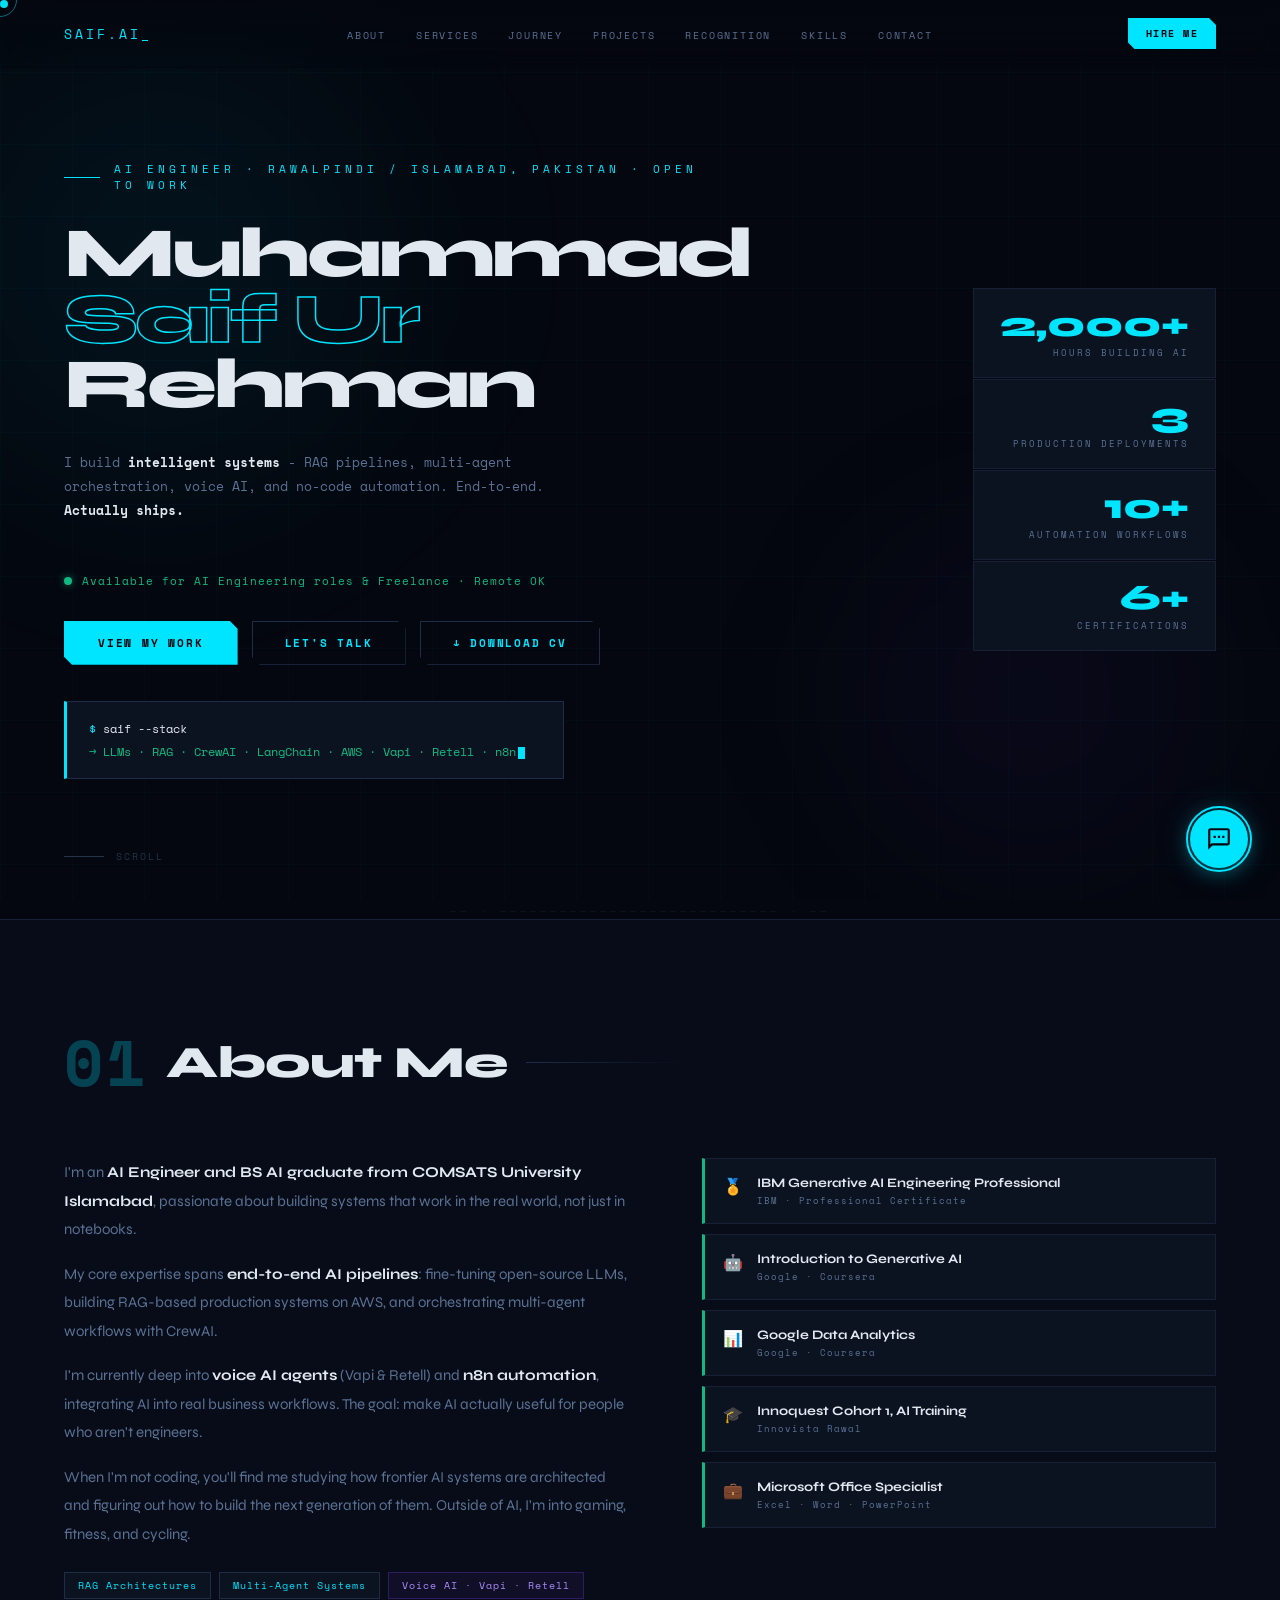
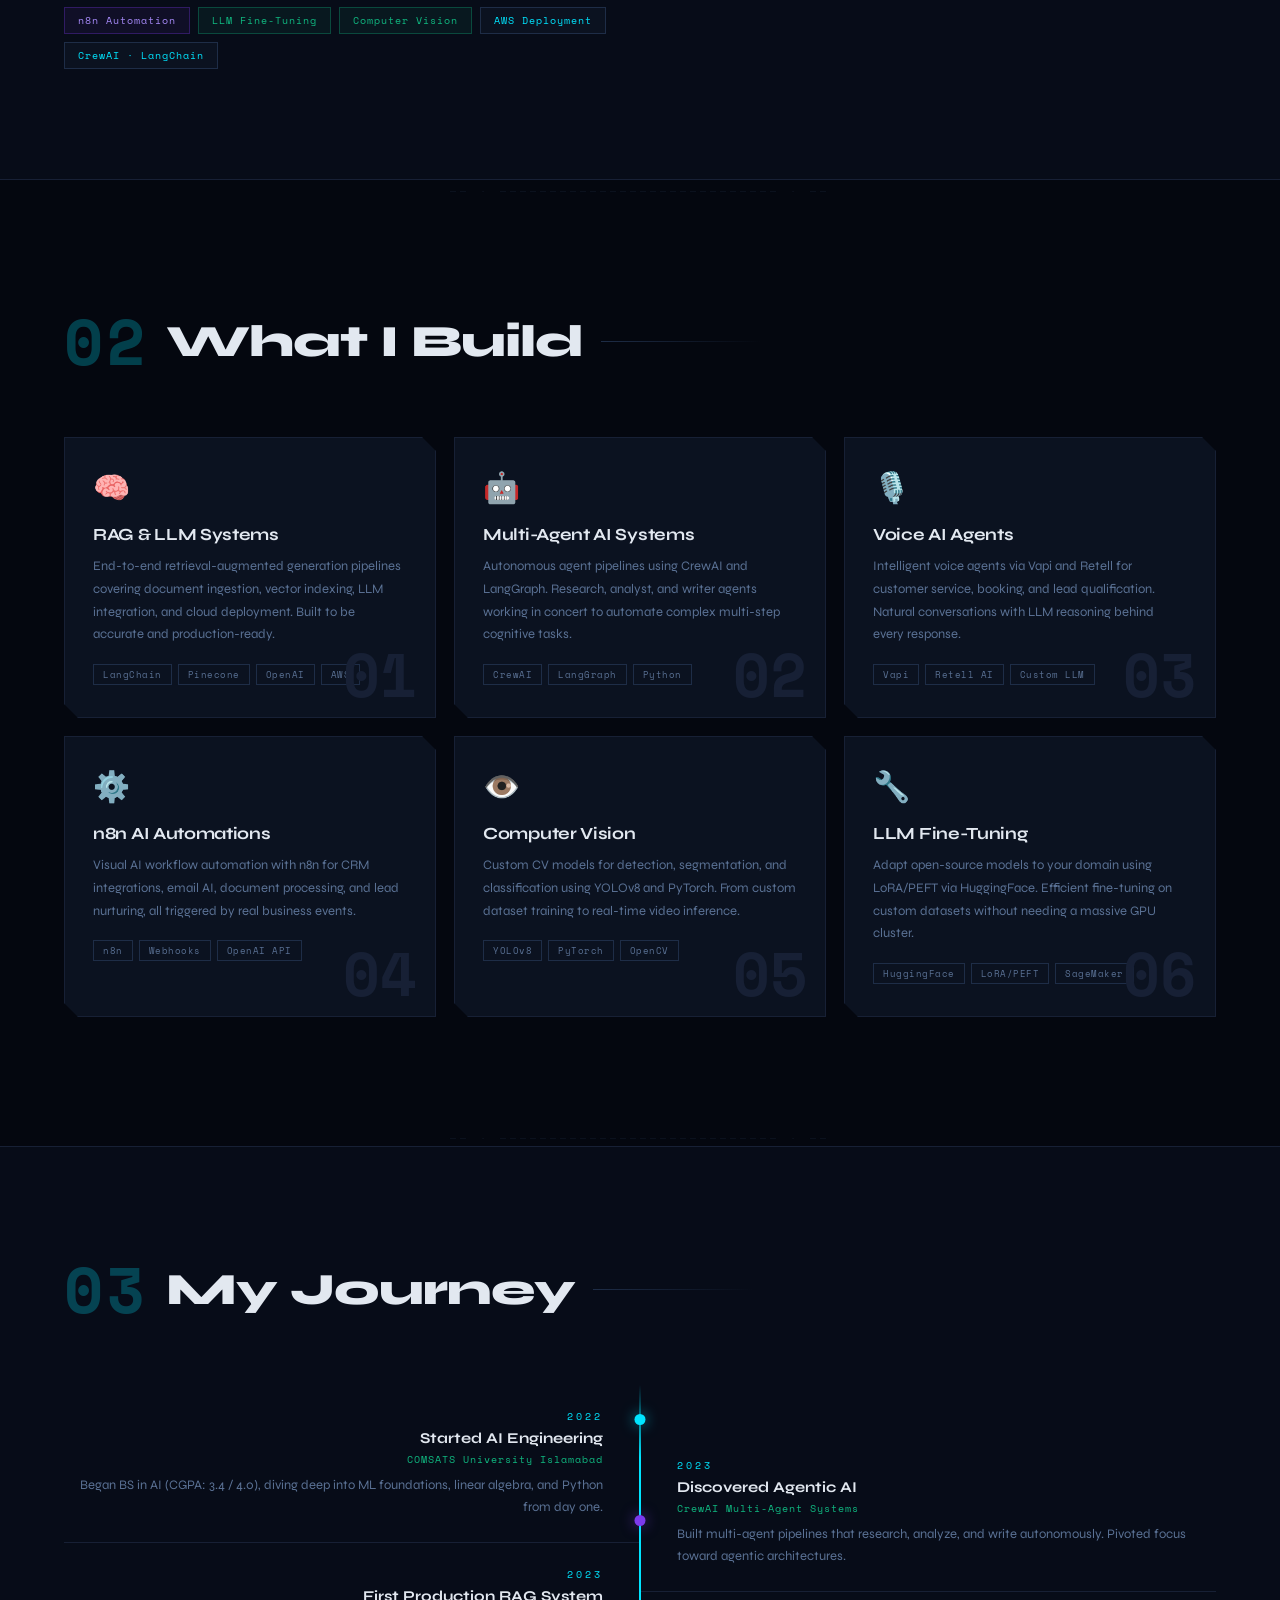
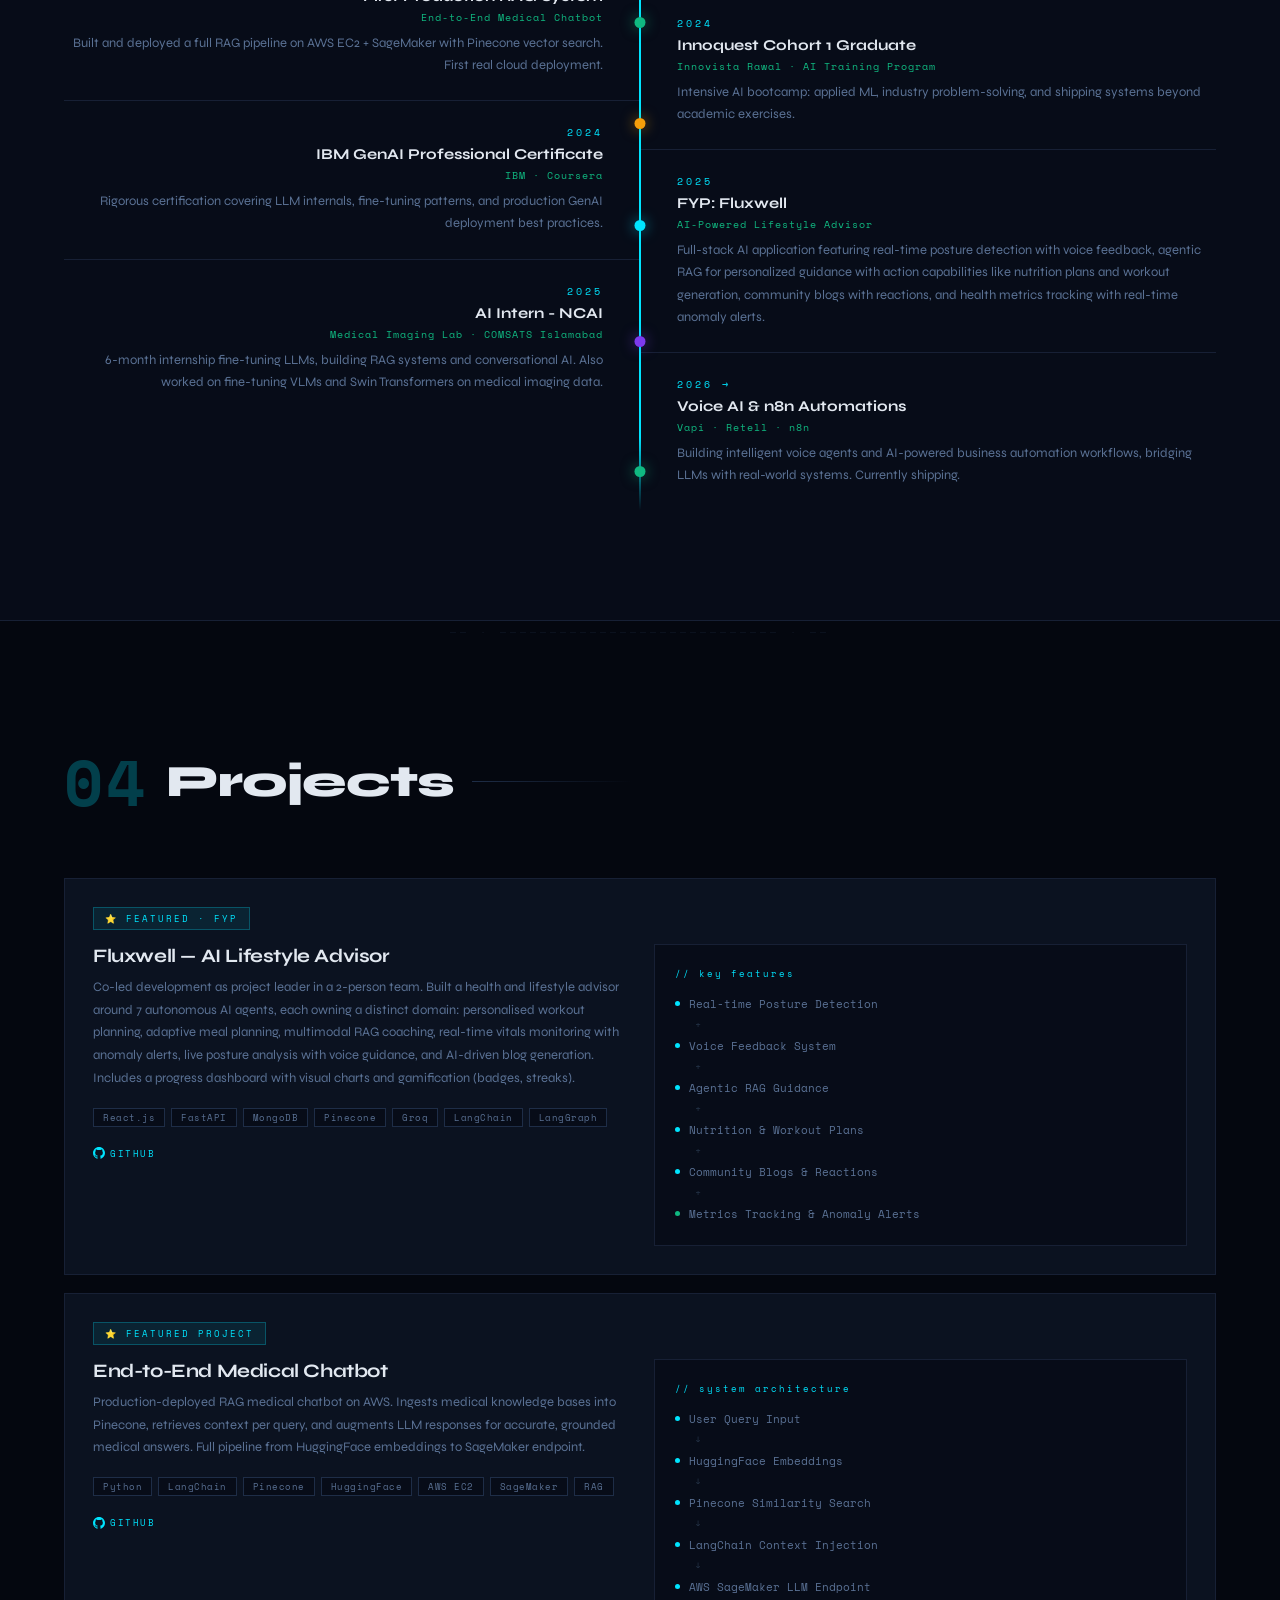
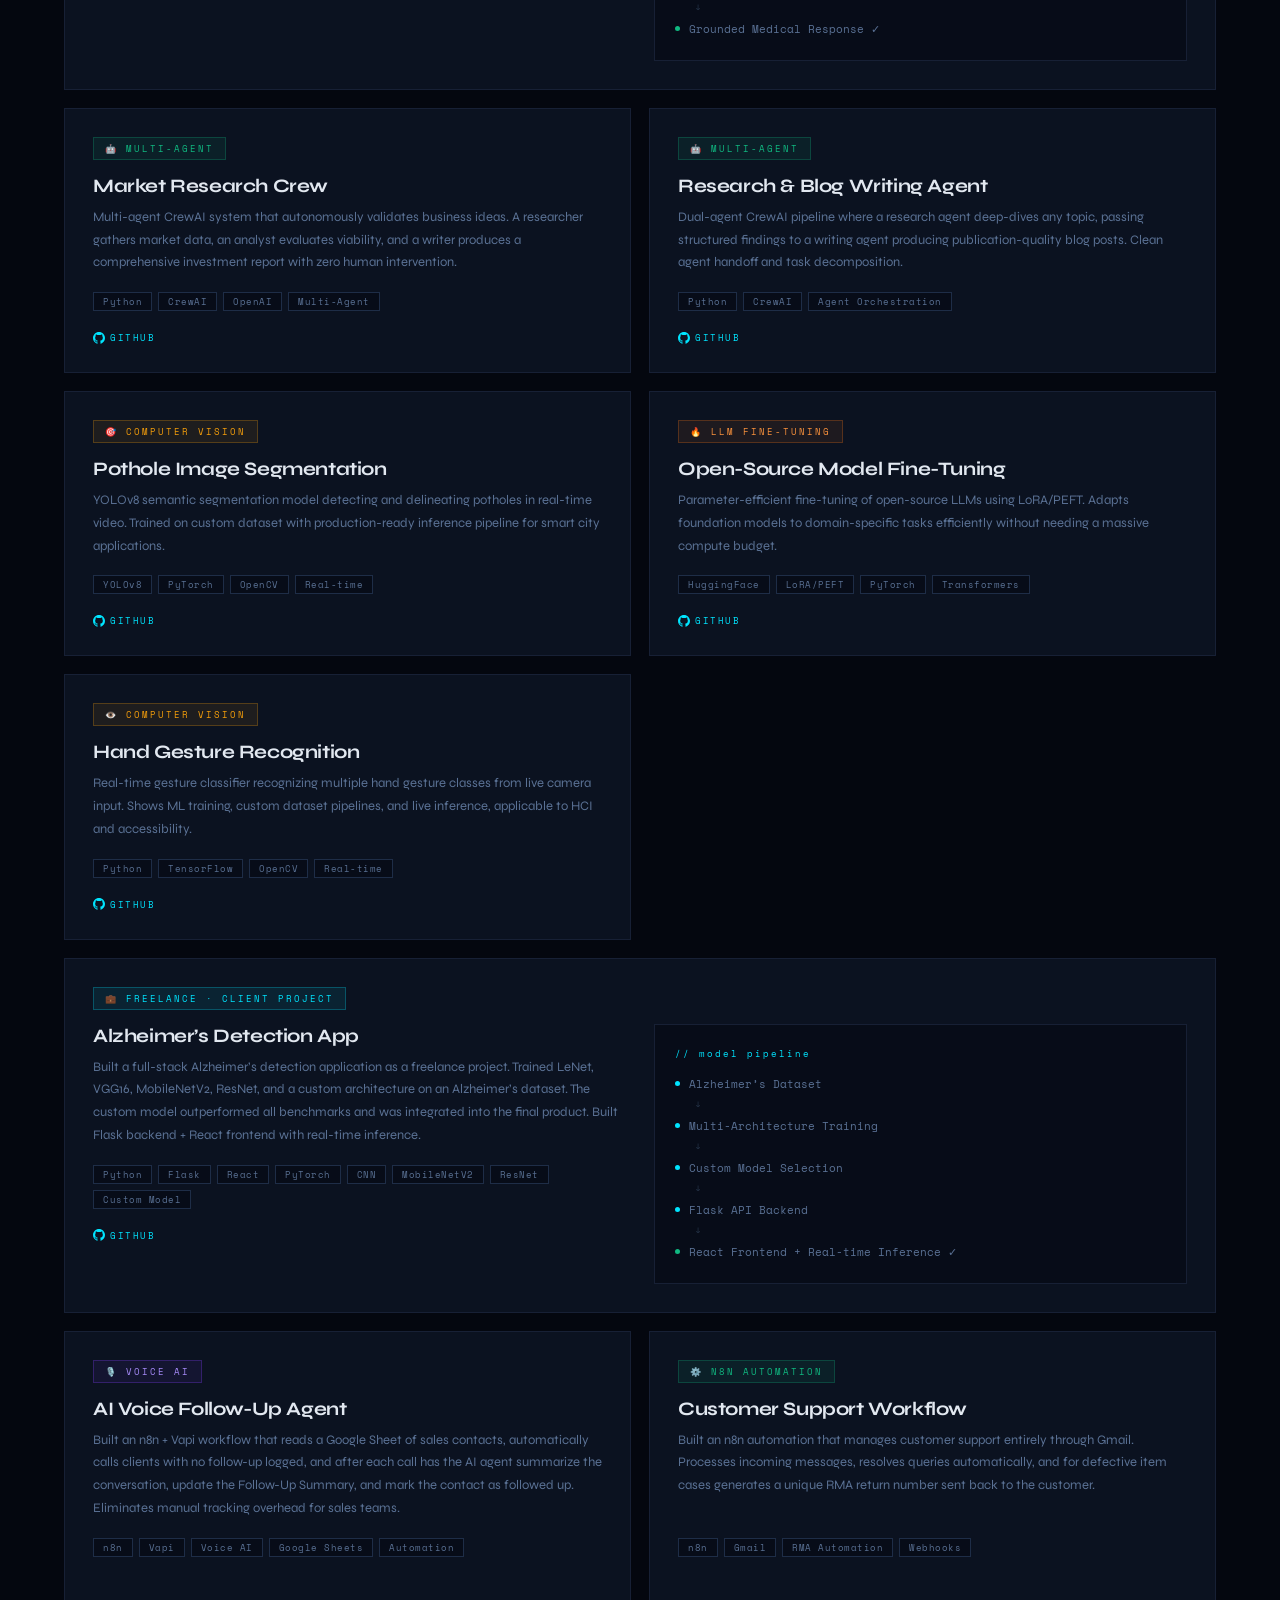
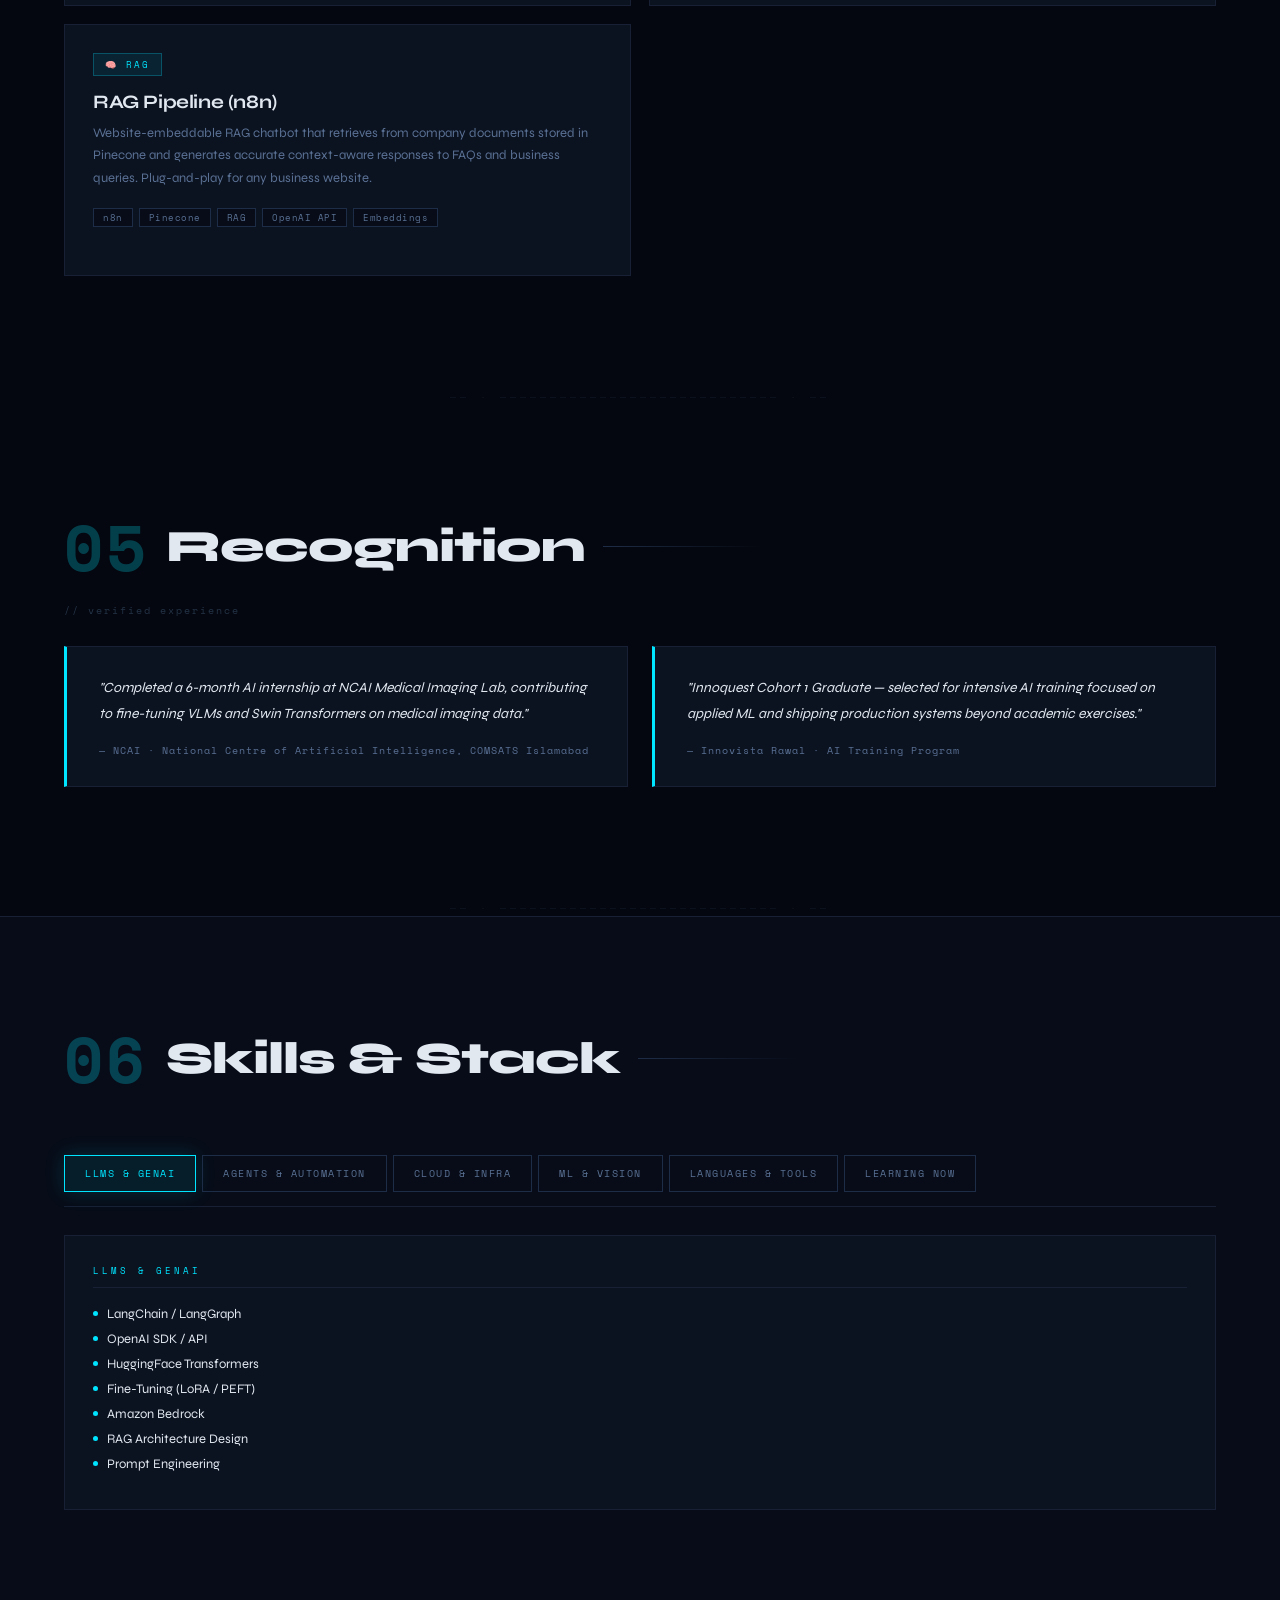
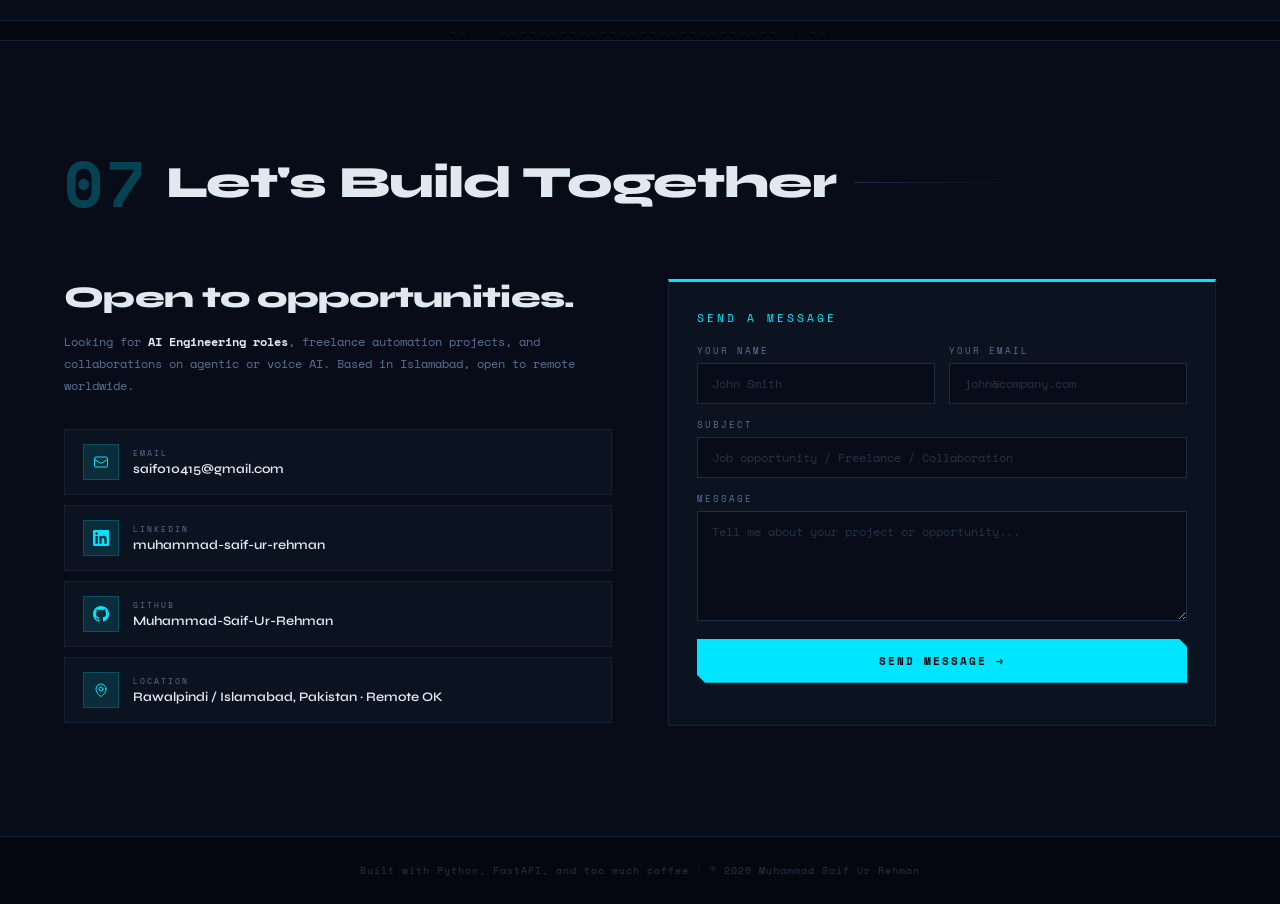
==== commit 3423255a: "feat: integrate Web3Forms, add recognition and skills sections, update resume, and enhance UI with a" ====
--- a/index.html
+++ b/index.html
@@ -226,10 +226,11 @@
       <li><a href="#services">Services</a></li>
       <li><a href="#timeline">Journey</a></li>
       <li><a href="#projects">Projects</a></li>
+      <li><a href="#recognition">Recognition</a></li>
       <li><a href="#skills">Skills</a></li>
       <li><a href="#contact">Contact</a></li>
     </ul>
-    <a href="mailto:saif010415@gmail.com" class="nav-hire">Hire Me</a>
+    <a href="#contact" class="nav-hire">Hire Me</a>
   </nav>
 
   <main>
@@ -240,13 +241,18 @@
       <div class="orb orb2"></div>
       <div class="hero-grid">
         <div class="hero-left">
-          <div class="hero-eyebrow">AI Engineer · Islamabad, Pakistan · Open to Work</div>
+          <div class="hero-eyebrow">AI Engineer · Rawalpindi / Islamabad, Pakistan · Open to Work</div>
           <h1 class="hero-h1">Muhammad<br><em>Saif Ur</em><br>Rehman</h1>
           <p class="hero-sub">I build <strong>intelligent systems</strong> - RAG pipelines, multi-agent orchestration,
             voice AI, and no-code automation. End-to-end. <strong>Actually ships.</strong></p>
+          <div class="avail-badge">
+            <span class="avail-dot"></span>
+            Available for AI Engineering roles & Freelance · Remote OK
+          </div>
           <div class="hero-actions">
             <a href="#projects" class="btn btn-cta">View My Work</a>
             <a href="#contact" class="btn btn-ghost">Let's Talk</a>
+            <a href="/assets/resume.pdf" class="btn btn-ghost" download>↓ Download CV</a>
           </div>
           <div class="hero-terminal">
             <div><span class="t-p">$ </span>saif --stack</div>
@@ -256,20 +262,20 @@
         </div>
         <div class="hero-right">
           <div class="hstat">
-            <div class="hstat-n">6+</div>
-            <div class="hstat-l">AI Projects</div>
-          </div>
-          <div class="hstat">
-            <div class="hstat-n">4+</div>
-            <div class="hstat-l">Certifications</div>
+            <div class="hstat-n">2,000+</div>
+            <div class="hstat-l">Hours Building AI</div>
           </div>
           <div class="hstat">
             <div class="hstat-n">3</div>
-            <div class="hstat-l">AI Domains</div>
+            <div class="hstat-l">Production Deployments</div>
           </div>
           <div class="hstat">
-            <div class="hstat-n">∞</div>
-            <div class="hstat-l">Curiosity</div>
+            <div class="hstat-n">10+</div>
+            <div class="hstat-l">Automation Workflows</div>
+          </div>
+          <div class="hstat">
+            <div class="hstat-n">6+</div>
+            <div class="hstat-l">Certifications</div>
           </div>
         </div>
       </div>
@@ -277,6 +283,8 @@
         <div class="scroll-bar"></div>SCROLL
       </div>
     </section>
+
+    <div class="section-divider"><span>── · ──────────────────────────── · ──</span></div>
 
     <!-- ABOUT -->
     <section id="about" aria-label="About Me">
@@ -298,7 +306,8 @@
             people who aren't engineers.
           </p>
           <p class="ap reveal d3">When I'm not coding, you'll find me studying how frontier AI systems are architected
-            and figuring out how to build the next generation of them.</p>
+            and figuring out how to build the next generation of them.
+            Outside of AI, I'm into gaming, fitness, and cycling.</p>
           <div class="chips reveal d4">
             <span class="chip">RAG Architectures</span><span class="chip">Multi-Agent Systems</span>
             <span class="chip p">Voice AI · Vapi · Retell</span><span class="chip p">n8n Automation</span>
@@ -345,6 +354,8 @@
         </div>
       </div>
     </section>
+
+    <div class="section-divider"><span>── · ──────────────────────────── · ──</span></div>
 
     <!-- SERVICES -->
     <section id="services" aria-label="Services">
@@ -407,6 +418,8 @@
       </div>
     </section>
 
+    <div class="section-divider"><span>── · ──────────────────────────── · ──</span></div>
+
     <!-- TIMELINE -->
     <section id="timeline" aria-label="Career Timeline">
       <div class="s-head reveal"><span class="s-num">03</span>
@@ -419,7 +432,7 @@
             <div class="tl-y">2022</div>
             <div class="tl-t">Started AI Engineering</div>
             <div class="tl-s">COMSATS University Islamabad</div>
-            <div class="tl-b">Began BS in AI, diving deep into ML foundations, linear algebra, and
+            <div class="tl-b">Began BS in AI (CGPA: 3.4 / 4.0), diving deep into ML foundations, linear algebra, and
               Python from day one.</div>
           </div>
           <div class="tl-item reveal">
@@ -490,6 +503,8 @@
       </div>
     </section>
 
+    <div class="section-divider"><span>── · ──────────────────────────── · ──</span></div>
+
     <!-- PROJECTS -->
     <section id="projects" aria-label="Projects">
       <div class="s-head reveal"><span class="s-num">04</span>
@@ -503,11 +518,12 @@
           <div class="feat-inner">
             <div>
               <div class="pt">Fluxwell — AI Lifestyle Advisor</div>
-              <p class="pd">Full-stack AI-powered lifestyle advisor built as a Final Year Project. Features real-time
-                posture detection with voice feedback, agentic RAG providing personalized guidance with action
-                capabilities like nutrition plan creation and workout generation. Includes a community blog platform
-                with
-                reactions and health metrics tracking with real-time anomaly alerts.</p>
+              <p class="pd">Co-led development as project leader in a 2-person team. Built a health and lifestyle
+                advisor around 7 autonomous AI agents, each owning a distinct domain: personalised
+                workout planning, adaptive meal planning, multimodal RAG coaching, real-time vitals
+                monitoring with anomaly alerts, live posture analysis with voice guidance, and
+                AI-driven blog generation. Includes a progress dashboard with visual charts and
+                gamification (badges, streaks).</p>
               <div class="stk-row"><span class="sk">React.js</span><span class="sk">FastAPI</span><span
                   class="sk">MongoDB</span><span class="sk">Pinecone</span><span class="sk">Groq</span><span
                   class="sk">LangChain</span><span class="sk">LangGraph</span></div>
@@ -669,45 +685,130 @@
                   d="M12 0C5.37 0 0 5.37 0 12c0 5.3 3.44 9.8 8.21 11.39.6.11.79-.26.79-.58v-2.23c-3.34.72-4.03-1.42-4.03-1.42-.55-1.39-1.33-1.76-1.33-1.76-1.09-.75.08-.73.08-.73 1.2.08 1.84 1.24 1.84 1.24 1.07 1.83 2.81 1.3 3.49 1 .11-.78.42-1.31.76-1.61-2.67-.3-5.47-1.33-5.47-5.93 0-1.31.47-2.38 1.24-3.22-.13-.3-.54-1.52.12-3.18 0 0 1.01-.32 3.3 1.23.96-.27 1.98-.4 3-.4 1.02 0 2.04.13 3 .4 2.29-1.55 3.3-1.23 3.3-1.23.66 1.66.25 2.88.12 3.18.77.84 1.23 1.91 1.23 3.22 0 4.61-2.81 5.63-5.48 5.92.43.37.82 1.1.82 2.22v3.29c0 .32.19.69.8.58C20.56 21.8 24 17.3 24 12c0-6.63-5.37-12-12-12z" />
               </svg>GitHub</a></div>
         </div>
-
-        <div class="pc coming reveal">
-          <div class="badge b-purple">🚧 In Progress</div>
-          <div class="pt">AI Voice Agent (Vapi + Retell)</div>
-          <p class="pd">Intelligent voice agent for automated business interactions. Vapi/Retell for real-time voice +
-            custom LLM backend for natural, context-aware conversations with persistent memory and tool calling.</p>
-          <div class="stk-row"><span class="sk">Vapi</span><span class="sk">Retell AI</span><span
-              class="sk">Python</span><span class="sk">Custom LLM</span></div>
-          <div style="font-family:var(--ff-mono);font-size:9px;color:#a78bfa;margin-top:10px;letter-spacing:1px">→
-            Coming
-            soon</div>
-        </div>
-
-        <div class="pc coming reveal">
-          <div class="badge b-purple">🚧 In Progress</div>
-          <div class="pt">n8n AI Workflow Automations</div>
-          <p class="pd">Production n8n workflows integrating AI for automated lead nurturing with GPT, intelligent
-            document
-            processing, and multi-step decision pipelines triggered by CRM events. Making AI accessible to non-technical
-            teams.</p>
-          <div class="stk-row"><span class="sk">n8n</span><span class="sk">OpenAI API</span><span
-              class="sk">Webhooks</span><span class="sk">CRM</span></div>
-          <div style="font-family:var(--ff-mono);font-size:9px;color:#a78bfa;margin-top:10px;letter-spacing:1px">→
-            Coming
-            soon</div>
-        </div>
+        <div class="pc wide reveal">
+          <div class="badge b-cyan">💼 Freelance · Client Project</div>
+          <div class="feat-inner">
+            <div>
+              <div class="pt">Alzheimer’s Detection App</div>
+              <p class="pd">Built a full-stack Alzheimer’s detection application as a freelance project.
+                Trained LeNet, VGG16, MobileNetV2, ResNet, and a custom architecture on an Alzheimer’s
+                dataset. The custom model outperformed all benchmarks and was integrated into the
+                final product. Built Flask backend + React frontend with real-time inference.</p>
+              <div class="stk-row"><span class="sk">Python</span><span class="sk">Flask</span><span
+                  class="sk">React</span><span class="sk">PyTorch</span><span class="sk">CNN</span><span
+                  class="sk">MobileNetV2</span><span class="sk">ResNet</span><span class="sk">Custom Model</span></div>
+              <div class="pl"><a class="plink" href="https://github.com/Muhammad-Saif-Ur-Rehman" target="_blank"
+                  rel="noopener noreferrer"><svg fill="currentColor" viewBox="0 0 24 24">
+                    <path
+                      d="M12 0C5.37 0 0 5.37 0 12c0 5.3 3.44 9.8 8.21 11.39.6.11.79-.26.79-.58v-2.23c-3.34.72-4.03-1.42-4.03-1.42-.55-1.39-1.33-1.76-1.33-1.76-1.09-.75.08-.73.08-.73 1.2.08 1.84 1.24 1.84 1.24 1.07 1.83 2.81 1.3 3.49 1 .11-.78.42-1.31.76-1.61-2.67-.3-5.47-1.33-5.47-5.93 0-1.31.47-2.38 1.24-3.22-.13-.3-.54-1.52.12-3.18 0 0 1.01-.32 3.3 1.23.96-.27 1.98-.4 3-.4 1.02 0 2.04.13 3 .4 2.29-1.55 3.3-1.23 3.3-1.23.66 1.66.25 2.88.12 3.18.77.84 1.23 1.91 1.23 3.22 0 4.61-2.81 5.63-5.48 5.92.43.37.82 1.1.82 2.22v3.29c0 .32.19.69.8.58C20.56 21.8 24 17.3 24 12c0-6.63-5.37-12-12-12z" />
+                  </svg>GitHub</a></div>
+            </div>
+            <div class="arch">
+              <div class="arch-lbl">// model pipeline</div>
+              <div class="arch-step">
+                <div class="a-dot"></div>Alzheimer’s Dataset
+              </div>
+              <div class="arch-arr">↓</div>
+              <div class="arch-step">
+                <div class="a-dot"></div>Multi-Architecture Training
+              </div>
+              <div class="arch-arr">↓</div>
+              <div class="arch-step">
+                <div class="a-dot"></div>Custom Model Selection
+              </div>
+              <div class="arch-arr">↓</div>
+              <div class="arch-step">
+                <div class="a-dot"></div>Flask API Backend
+              </div>
+              <div class="arch-arr">↓</div>
+              <div class="arch-step">
+                <div class="a-dot g"></div>React Frontend + Real-time Inference ✓
+              </div>
+            </div>
+          </div>
+        </div>
+
+        <div class="pc reveal">
+          <div class="badge b-purple">🎙️ Voice AI</div>
+          <div class="pt">AI Voice Follow-Up Agent</div>
+          <p class="pd">Built an n8n + Vapi workflow that reads a Google Sheet of sales contacts,
+            automatically calls clients with no follow-up logged, and after each call has the AI
+            agent summarize the conversation, update the Follow-Up Summary, and mark the contact
+            as followed up. Eliminates manual tracking overhead for sales teams.</p>
+          <div class="stk-row"><span class="sk">n8n</span><span class="sk">Vapi</span><span class="sk">Voice
+              AI</span><span class="sk">Google Sheets</span><span class="sk">Automation</span></div>
+        </div>
+
+        <div class="pc reveal">
+          <div class="badge b-green">⚙️ n8n Automation</div>
+          <div class="pt">Customer Support Workflow</div>
+          <p class="pd">Built an n8n automation that manages customer support entirely through
+            Gmail. Processes incoming messages, resolves queries automatically, and for defective
+            item cases generates a unique RMA return number sent back to the customer.</p>
+          <div class="stk-row"><span class="sk">n8n</span><span class="sk">Gmail</span><span class="sk">RMA
+              Automation</span><span class="sk">Webhooks</span></div>
+        </div>
+
+        <div class="pc reveal">
+          <div class="badge b-cyan">🧠 RAG</div>
+          <div class="pt">RAG Pipeline (n8n)</div>
+          <p class="pd">Website-embeddable RAG chatbot that retrieves from company documents
+            stored in Pinecone and generates accurate context-aware responses to FAQs and
+            business queries. Plug-and-play for any business website.</p>
+          <div class="stk-row"><span class="sk">n8n</span><span class="sk">Pinecone</span><span
+              class="sk">RAG</span><span class="sk">OpenAI API</span><span class="sk">Embeddings</span></div>
+        </div>
+
 
       </div>
     </section>
+
+    <div class="section-divider"><span>── · ──────────────────────────── · ──</span></div>
+
+    <!-- RECOGNITION -->
+    <section id="recognition" aria-label="Recognition">
+      <div class="s-head reveal"><span class="s-num">05</span>
+        <h2 class="s-title">Recognition</h2>
+        <div class="s-line"></div>
+      </div>
+      <div class="recognition-label">// verified experience</div>
+      <div class="recognition-grid">
+        <div class="recognition-card reveal">
+          <blockquote>
+            "Completed a 6-month AI internship at NCAI Medical Imaging Lab, contributing to
+            fine-tuning VLMs and Swin Transformers on medical imaging data."
+          </blockquote>
+          <cite>— NCAI · National Centre of Artificial Intelligence, COMSATS Islamabad</cite>
+        </div>
+        <div class="recognition-card reveal d1">
+          <blockquote>
+            "Innoquest Cohort 1 Graduate — selected for intensive AI training focused on
+            applied ML and shipping production systems beyond academic exercises."
+          </blockquote>
+          <cite>— Innovista Rawal · AI Training Program</cite>
+        </div>
+      </div>
+    </section>
+
+    <div class="section-divider"><span>── · ──────────────────────────── · ──</span></div>
 
     <!-- SKILLS -->
     <section id="skills" aria-label="Skills and Stack">
-      <div class="s-head reveal"><span class="s-num">05</span>
+      <div class="s-head reveal"><span class="s-num">06</span>
         <h2 class="s-title">Skills & Stack</h2>
         <div class="s-line"></div>
       </div>
-      <div class="sk-grid">
-        <div class="skg reveal" data-g="🧠">
-          <div class="skg-lbl">LLMs & GenAI</div>
+      <div class="skill-tabs">
+        <button class="skill-tab active" data-tab="llm">LLMs &amp; GenAI</button>
+        <button class="skill-tab" data-tab="agents">Agents &amp; Automation</button>
+        <button class="skill-tab" data-tab="cloud">Cloud &amp; Infra</button>
+        <button class="skill-tab" data-tab="ml">ML &amp; Vision</button>
+        <button class="skill-tab" data-tab="tools">Languages &amp; Tools</button>
+        <button class="skill-tab" data-tab="learning">Learning Now</button>
+      </div>
+      <div class="skill-panels">
+        <div class="skill-panel active" id="tab-llm">
+          <div class="skg-lbl">LLMs &amp; GenAI</div>
           <div class="ski">
             <div class="sd"></div>LangChain / LangGraph
           </div>
@@ -730,8 +831,8 @@
             <div class="sd"></div>Prompt Engineering
           </div>
         </div>
-        <div class="skg reveal d1" data-g="🤖">
-          <div class="skg-lbl">Agents & Automation</div>
+        <div class="skill-panel" id="tab-agents">
+          <div class="skg-lbl">Agents &amp; Automation</div>
           <div class="ski">
             <div class="sd p"></div>CrewAI
           </div>
@@ -754,8 +855,8 @@
             <div class="sd p"></div>API Integration
           </div>
         </div>
-        <div class="skg reveal d2" data-g="☁️">
-          <div class="skg-lbl">Cloud & Infra</div>
+        <div class="skill-panel" id="tab-cloud">
+          <div class="skg-lbl">Cloud &amp; Infra</div>
           <div class="ski">
             <div class="sd g"></div>AWS EC2 / S3
           </div>
@@ -774,9 +875,28 @@
           <div class="ski">
             <div class="sd g"></div>Git / DVC / Git LFS
           </div>
-        </div>
-        <div class="skg reveal" data-g="👁️">
-          <div class="skg-lbl">ML & Computer Vision</div>
+          <div class="skg-lbl" style="margin-top:18px">MLOps</div>
+          <div class="ski">
+            <div class="sd g"></div>Docker
+          </div>
+          <div class="ski">
+            <div class="sd g"></div>MLflow
+          </div>
+          <div class="ski">
+            <div class="sd g"></div>DVC
+          </div>
+          <div class="ski">
+            <div class="sd g"></div>Jenkins
+          </div>
+          <div class="ski">
+            <div class="sd g"></div>CircleCI
+          </div>
+          <div class="ski">
+            <div class="sd g"></div>GitHub Actions
+          </div>
+        </div>
+        <div class="skill-panel" id="tab-ml">
+          <div class="skg-lbl">ML &amp; Vision</div>
           <div class="ski">
             <div class="sd"></div>PyTorch
           </div>
@@ -792,12 +912,25 @@
           <div class="ski">
             <div class="sd"></div>OpenCV
           </div>
-          <div class="ski">
-            <div class="sd"></div>NLP Preprocessing
-          </div>
-        </div>
-        <div class="skg reveal d1" data-g="💻">
-          <div class="skg-lbl">Languages & Tools</div>
+          <div class="skg-lbl" style="margin-top:18px">NLP</div>
+          <div class="ski">
+            <div class="sd"></div>Text Classification
+          </div>
+          <div class="ski">
+            <div class="sd"></div>Sentiment Analysis
+          </div>
+          <div class="ski">
+            <div class="sd"></div>RNN / LSTM
+          </div>
+          <div class="ski">
+            <div class="sd"></div>Fine-Tuning
+          </div>
+          <div class="ski">
+            <div class="sd"></div>RAG
+          </div>
+        </div>
+        <div class="skill-panel" id="tab-tools">
+          <div class="skg-lbl">Languages &amp; Tools</div>
           <div class="ski">
             <div class="sd p"></div>Python (Primary)
           </div>
@@ -817,7 +950,7 @@
             <div class="sd p"></div>FastAPI (basics)
           </div>
         </div>
-        <div class="skg reveal d2" data-g="📈">
+        <div class="skill-panel" id="tab-learning">
           <div class="skg-lbl">Currently Learning</div>
           <div class="ski">
             <div class="sd a"></div>Advanced n8n Flows
@@ -842,10 +975,12 @@
     </section>
 
 
+
+    <div class="section-divider"><span>── · ──────────────────────────── · ──</span></div>
 
     <!-- CONTACT -->
     <section id="contact" aria-label="Contact">
-      <div class="s-head reveal"><span class="s-num">06</span>
+      <div class="s-head reveal"><span class="s-num">07</span>
         <h2 class="s-title">Let's Build Together</h2>
         <div class="s-line"></div>
       </div>
@@ -896,26 +1031,27 @@
                 </svg></div>
               <div>
                 <div class="ci-lbl">Location</div>
-                <div class="ci-val">Islamabad, Pakistan · Remote OK</div>
-              </div>
-            </div>
-          </div>
-        </div>
-        <div class="cf reveal">
+                <div class="ci-val">Rawalpindi / Islamabad, Pakistan · Remote OK</div>
+              </div>
+            </div>
+          </div>
+        </div>
+        <form class="cf reveal" id="contact-form">
+          <input type="hidden" name="access_key" value="47ea43b2-b60d-491f-adce-5cc0887a6585">
           <div class="cf-title">Send a Message</div>
           <div class="frow">
-            <div class="fg"><label class="fl">Your Name</label><input class="fi" type="text" placeholder="John Smith"
-                id="cf-name"></div>
-            <div class="fg"><label class="fl">Your Email</label><input class="fi" type="email"
-                placeholder="john@company.com" id="cf-email"></div>
-          </div>
-          <div class="fg"><label class="fl">Subject</label><input class="fi" type="text"
+            <div class="fg"><label class="fl">Your Name</label><input class="fi" type="text" name="name"
+                placeholder="John Smith" id="cf-name" required></div>
+            <div class="fg"><label class="fl">Your Email</label><input class="fi" type="email" name="email"
+                placeholder="john@company.com" id="cf-email" required></div>
+          </div>
+          <div class="fg"><label class="fl">Subject</label><input class="fi" type="text" name="subject"
               placeholder="Job opportunity / Freelance / Collaboration" id="cf-subject"></div>
-          <div class="fg"><label class="fl">Message</label><textarea class="fta"
-              placeholder="Tell me about your project or opportunity..." id="cf-msg"></textarea></div>
-          <button class="fsend" onclick="sendContact()">Send Message →</button>
-          <p class="fnote" id="form-status">// Opens your email client with the message pre-filled</p>
-        </div>
+          <div class="fg"><label class="fl">Message</label><textarea class="fta" name="message"
+              placeholder="Tell me about your project or opportunity..." id="cf-msg" required></textarea></div>
+          <button type="submit" class="fsend">Send Message →</button>
+          <div class="fnote" id="form-status"></div>
+        </form>
       </div>
     </section>
 
@@ -923,14 +1059,7 @@
 
   <!-- FOOTER -->
   <footer>
-    <p>© 2026 Muhammad Saif Ur Rehman</p>
-    <div class="fl-links">
-      <a href="https://github.com/Muhammad-Saif-Ur-Rehman" target="_blank" rel="noopener noreferrer">GitHub</a>
-      <a href="https://www.linkedin.com/in/muhammad-saif-ur-rehman-92557b259/" target="_blank"
-        rel="noopener noreferrer">LinkedIn</a>
-      <a href="mailto:saif010415@gmail.com">Email</a>
-    </div>
-    <p>Islamabad, PK · Built with purpose</p>
+    <p>Built with Python, FastAPI, and too much coffee · © 2026 Muhammad Saif Ur Rehman</p>
   </footer>
 
   <!-- FLOATING AI CHAT -->
--- a/styles.css
+++ b/styles.css
@@ -524,14 +524,17 @@
 
 .s-num {
     font-family: var(--ff-mono);
-    font-size: 11px;
+    font-size: clamp(3rem, 5vw, 4rem);
     color: var(--accent);
     letter-spacing: 3px;
+    font-weight: 800;
+    line-height: 1;
+    opacity: .25;
 }
 
 .s-title {
     font-size: clamp(28px, 3.5vw, 46px);
-    font-weight: 800;
+    font-weight: 900;
     letter-spacing: -1px;
 }
 
@@ -1554,7 +1557,7 @@
     padding: 26px 64px;
     border-top: 1px solid var(--border);
     display: flex;
-    justify-content: space-between;
+    justify-content: center;
     align-items: center;
     position: relative;
     z-index: 1;
@@ -1660,9 +1663,198 @@
 }
 
 /* ================================
+   AVAILABILITY BADGE
+   ================================ */
+.avail-badge {
+    display: inline-flex;
+    align-items: center;
+    gap: 10px;
+    font-family: var(--ff-mono);
+    font-size: 11px;
+    color: var(--green);
+    letter-spacing: 1px;
+    margin-bottom: 32px;
+    opacity: 0;
+    animation: fadeUp .8s .48s forwards;
+}
+
+.avail-dot {
+    width: 8px;
+    height: 8px;
+    border-radius: 50%;
+    background: var(--green);
+    box-shadow: 0 0 8px rgba(16, 185, 129, .6);
+    animation: pulse 2s ease-in-out infinite;
+    flex-shrink: 0;
+}
+
+/* ================================
+   SECTION DIVIDERS
+   ================================ */
+.section-divider {
+    text-align: center;
+    padding: 0 64px;
+    position: relative;
+    z-index: 1;
+}
+
+.section-divider span {
+    font-family: var(--ff-mono);
+    font-size: 10px;
+    color: var(--dim);
+    letter-spacing: 4px;
+    opacity: .4;
+}
+
+/* ================================
+   RECOGNITION SECTION
+   ================================ */
+#recognition {
+    background: var(--bg);
+}
+
+.recognition-label {
+    font-family: var(--ff-mono);
+    font-size: 10px;
+    color: var(--dim);
+    letter-spacing: 2px;
+    margin-bottom: 28px;
+    margin-top: -40px;
+}
+
+.recognition-grid {
+    display: grid;
+    grid-template-columns: repeat(2, 1fr);
+    gap: 24px;
+}
+
+.recognition-card {
+    background: var(--surface);
+    border: 1px solid var(--border);
+    border-left: 3px solid var(--accent);
+    padding: 28px 32px;
+    transition: border-color .3s, transform .3s;
+}
+
+.recognition-card:hover {
+    border-color: var(--accent);
+    transform: translateY(-3px);
+    box-shadow: 0 8px 32px rgba(0, 229, 255, .06);
+}
+
+.recognition-card blockquote {
+    font-size: 14px;
+    color: var(--text);
+    line-height: 1.85;
+    font-style: italic;
+    margin-bottom: 16px;
+}
+
+.recognition-card cite {
+    font-family: var(--ff-mono);
+    font-size: 10px;
+    color: var(--muted);
+    letter-spacing: 1px;
+    font-style: normal;
+    display: block;
+}
+
+/* ================================
+   SKILL TABS
+   ================================ */
+.skill-tabs {
+    display: flex;
+    flex-wrap: wrap;
+    gap: 6px;
+    margin-bottom: 28px;
+    border-bottom: 1px solid var(--border);
+    padding-bottom: 14px;
+}
+
+.skill-tab {
+    font-family: var(--ff-mono);
+    font-size: 10px;
+    letter-spacing: 1.5px;
+    text-transform: uppercase;
+    padding: 10px 20px;
+    background: transparent;
+    border: 1px solid var(--border2);
+    color: var(--muted);
+    cursor: none;
+    transition: all .25s;
+}
+
+.skill-tab:hover {
+    border-color: var(--accent);
+    color: var(--accent);
+    box-shadow: 0 0 14px rgba(0, 229, 255, .12);
+}
+
+.skill-tab.active {
+    background: rgba(0, 229, 255, .08);
+    border-color: var(--accent);
+    color: var(--accent);
+    box-shadow: 0 0 20px rgba(0, 229, 255, .15);
+}
+
+.skill-panels {
+    background: var(--surface);
+    border: 1px solid var(--border);
+    padding: 28px;
+}
+
+.skill-panel {
+    display: none;
+}
+
+.skill-panel.active {
+    display: block;
+}
+
+.skill-panel .skg-lbl {
+    font-family: var(--ff-mono);
+    font-size: 9px;
+    color: var(--accent);
+    letter-spacing: 3px;
+    text-transform: uppercase;
+    margin-bottom: 18px;
+    padding-bottom: 10px;
+    border-bottom: 1px solid var(--border);
+}
+
+.skill-panel .ski {
+    display: flex;
+    align-items: center;
+    gap: 9px;
+    font-size: 13px;
+    color: var(--text);
+    margin-bottom: 9px;
+}
+
+/* ================================
+   NAV HIRE GLOW
+   ================================ */
+@keyframes hireGlow {
+
+    0%,
+    100% {
+        box-shadow: 0 0 0 rgba(0, 229, 255, 0);
+    }
+
+    50% {
+        box-shadow: 0 0 18px rgba(0, 229, 255, .45);
+    }
+}
+
+.nav-hire.glow {
+    animation: hireGlow 2s ease-in-out infinite;
+}
+
+/* ================================
    RESPONSIVE — TABLET
    ================================ */
 @media (max-width: 1024px) {
+
 
     /* Nav — show hamburger, collapse links */
     nav {
@@ -1794,6 +1986,16 @@
     .frow {
         grid-template-columns: 1fr;
     }
+
+    /* Recognition */
+    .recognition-grid {
+        grid-template-columns: 1fr;
+    }
+
+    /* Section dividers */
+    .section-divider {
+        padding: 0 28px;
+    }
 }
 
 /* ================================
@@ -1962,6 +2164,15 @@
 
     .btn-ghost {
         padding: 11px 24px;
+    }
+
+    .section-divider {
+        padding: 0 18px;
+    }
+
+    .skill-tab {
+        font-size: 9px;
+        padding: 8px 14px;
     }
 }
 
@@ -1985,6 +2196,7 @@
     .chat-fab,
     .chat-close,
     .qb,
+    .skill-tab,
     .nav-toggle {
         cursor: auto;
     }
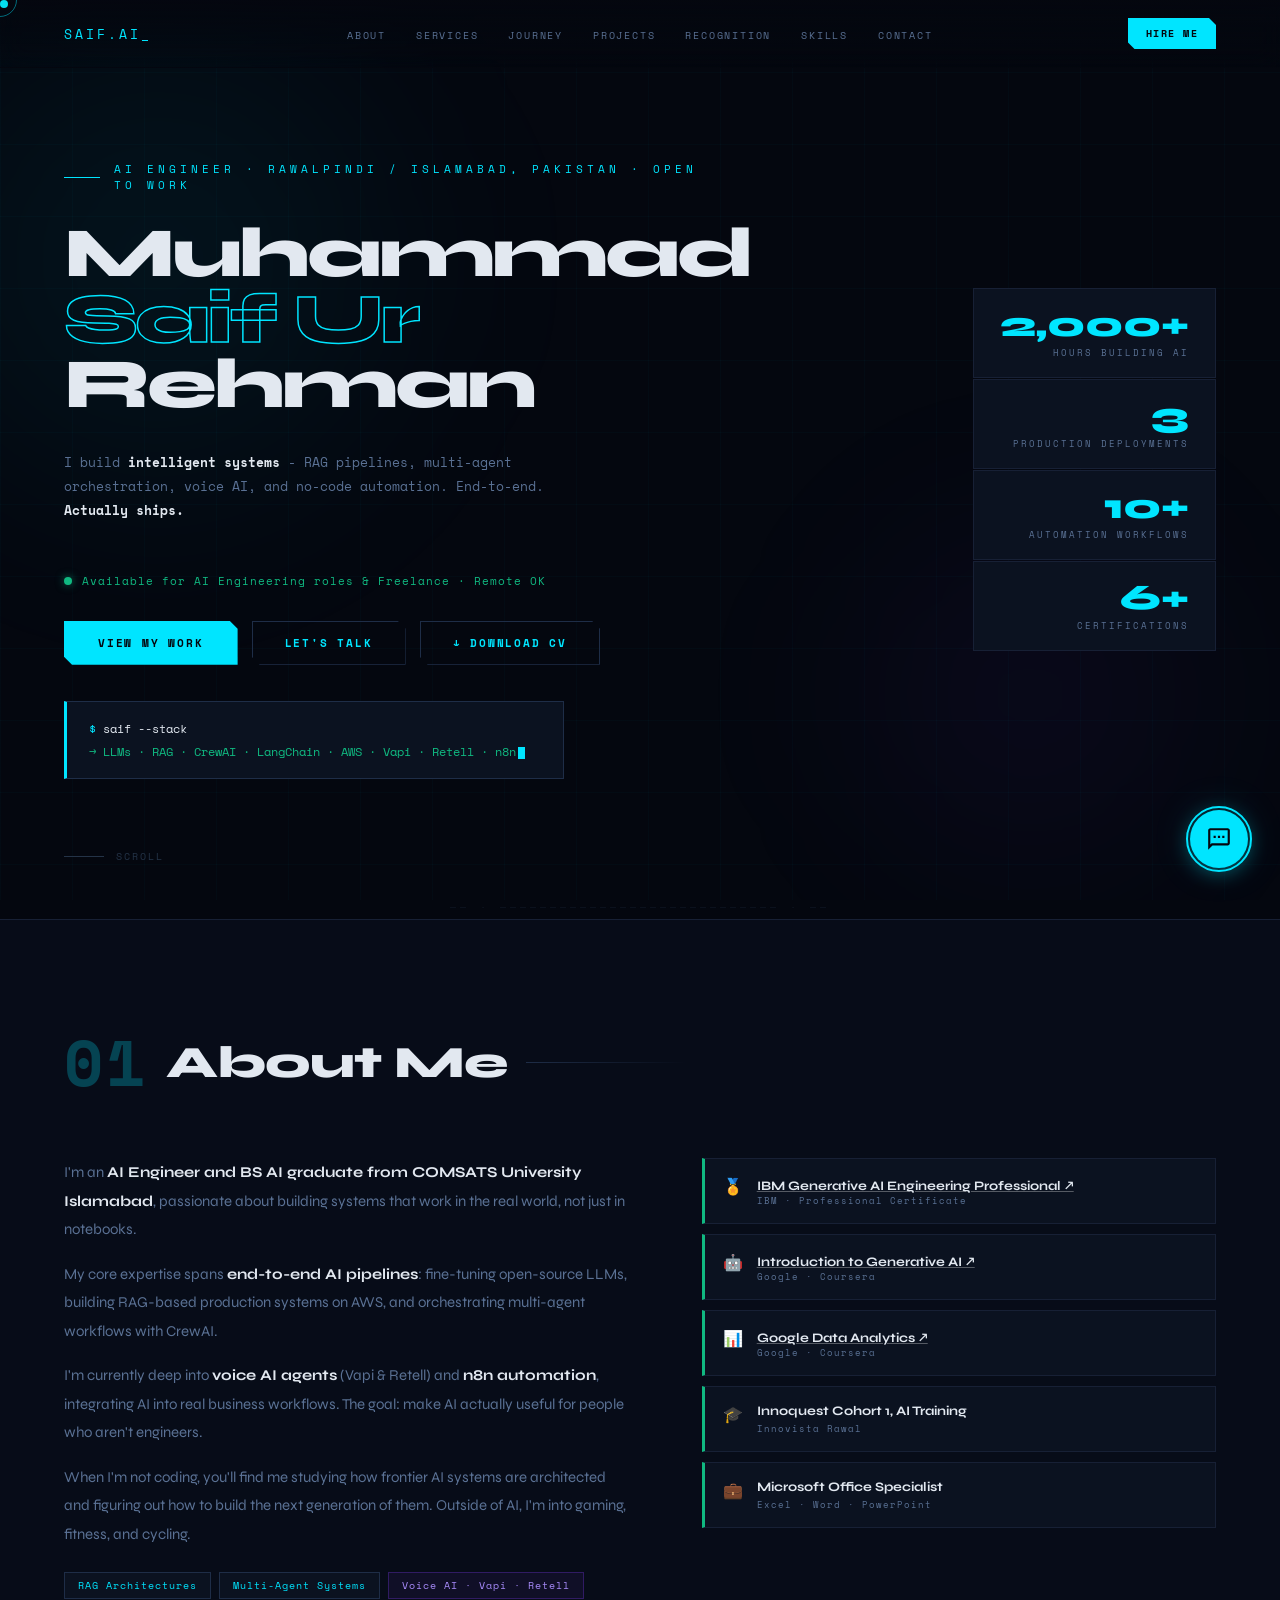
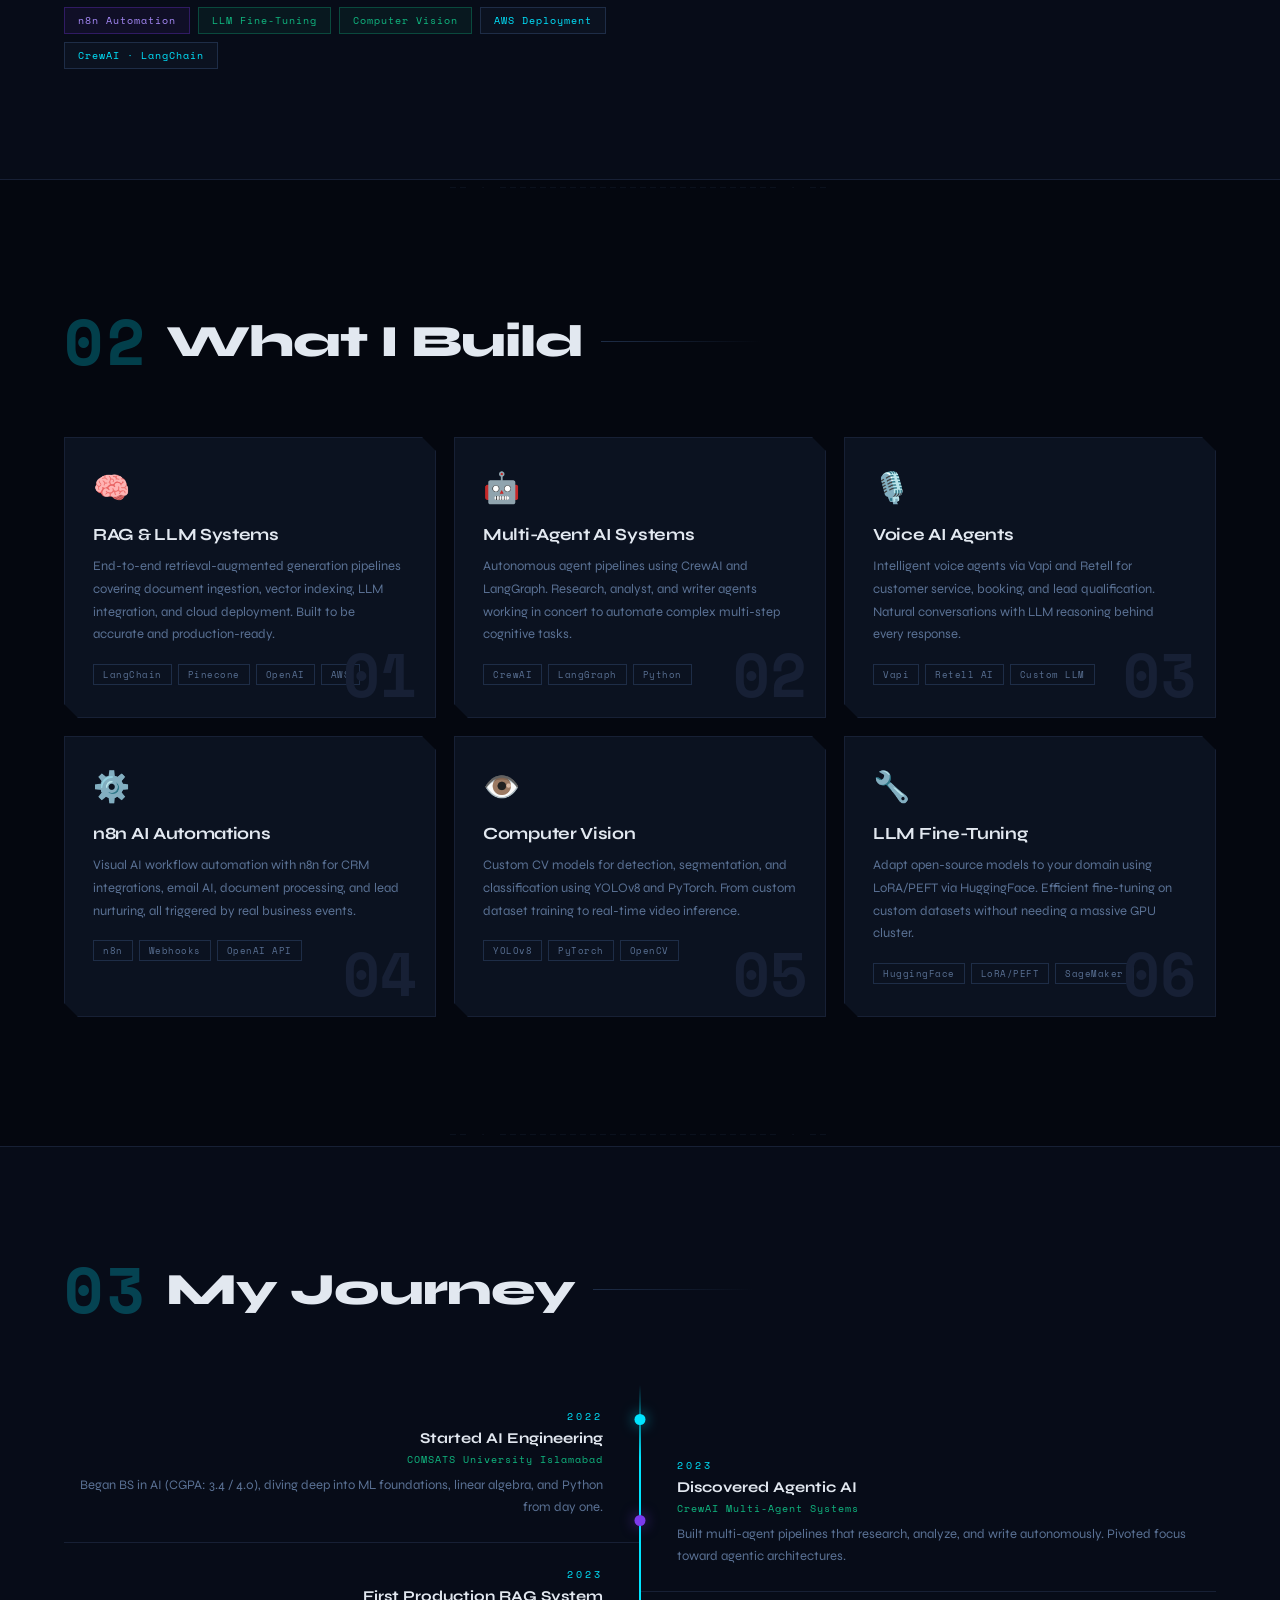
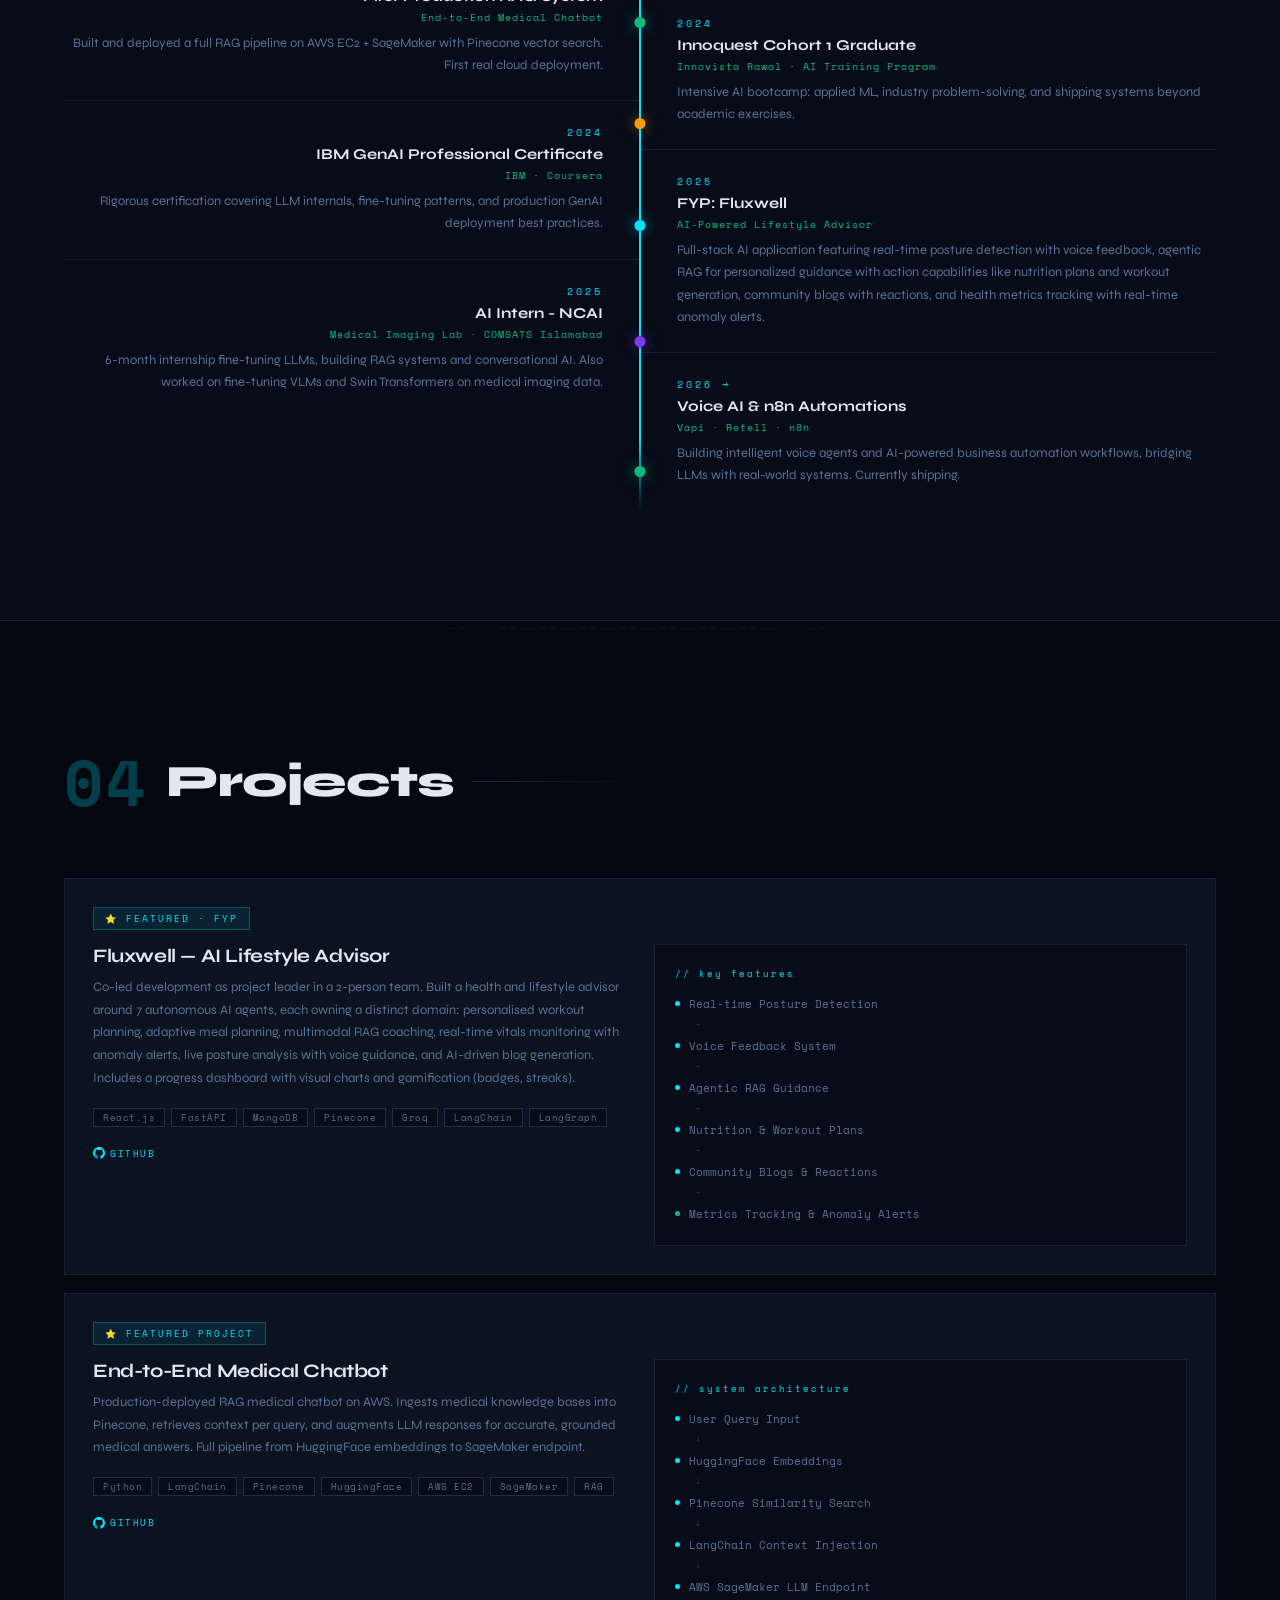
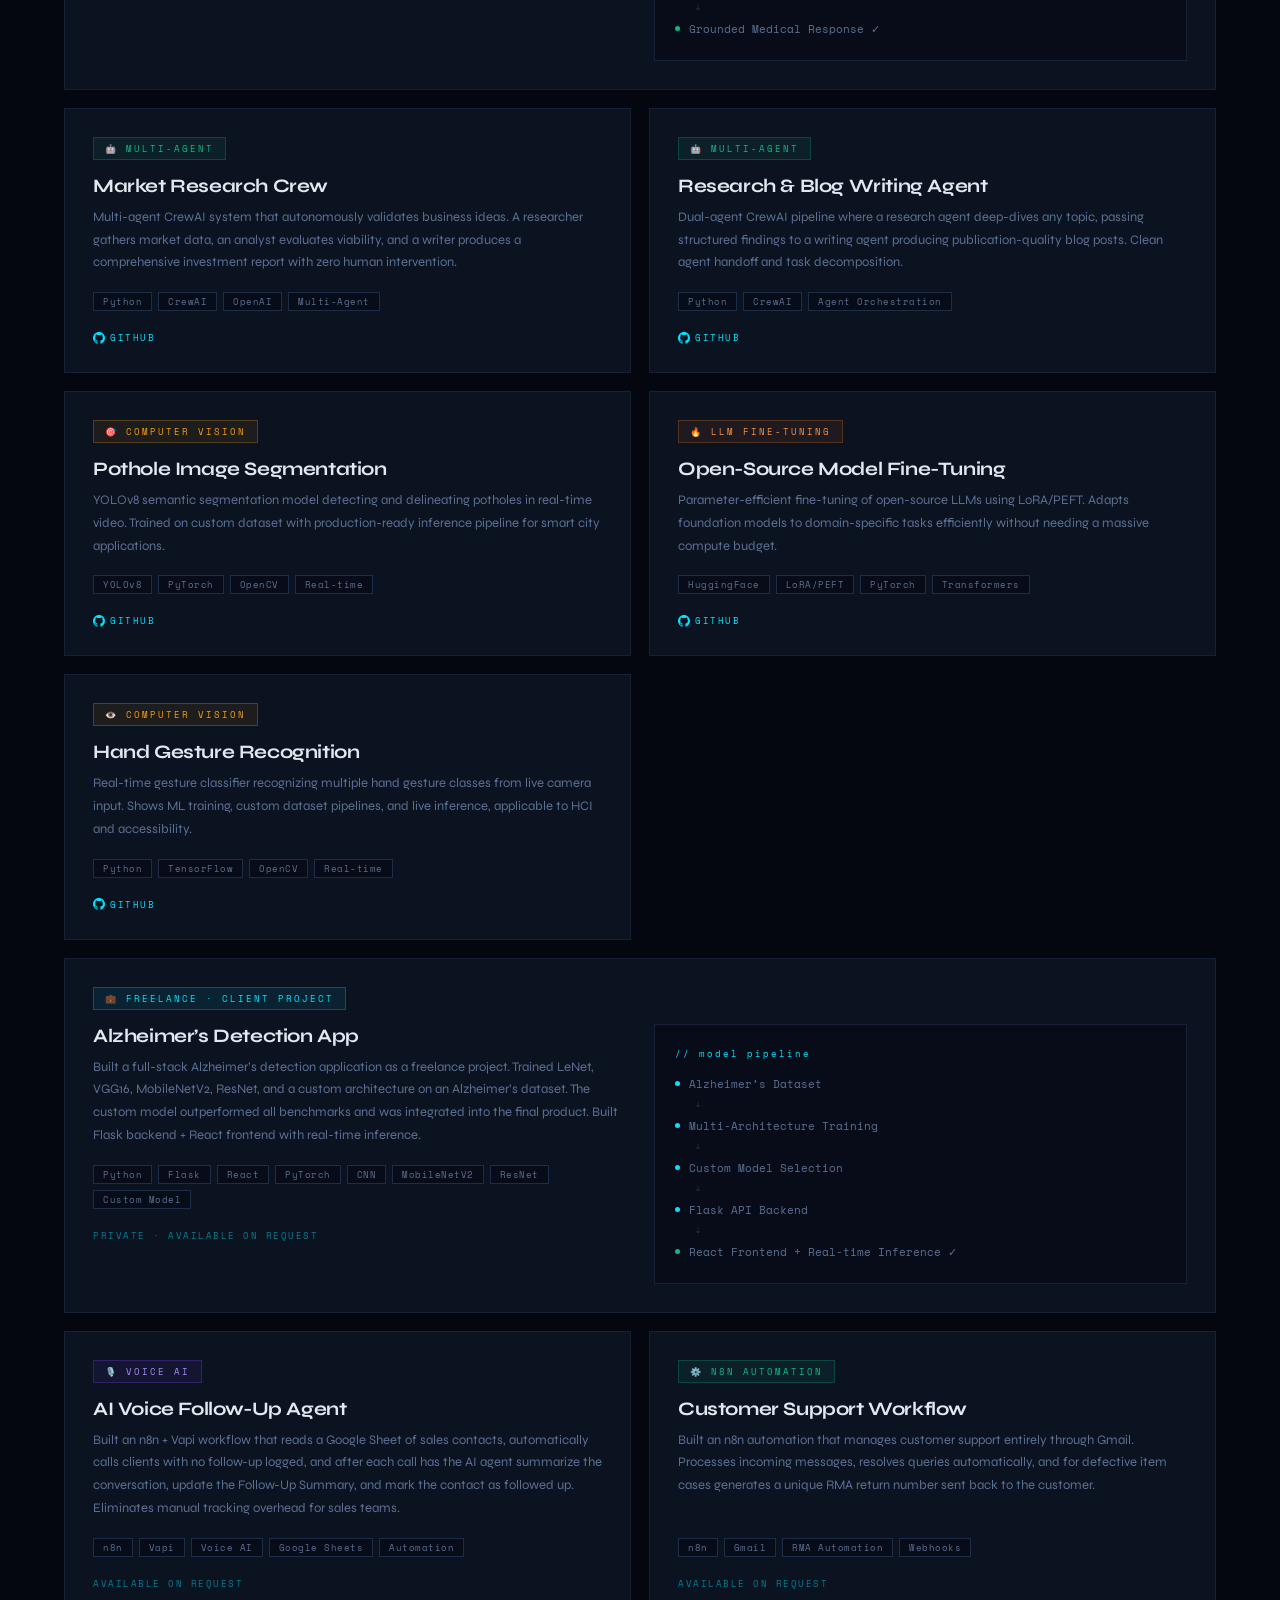
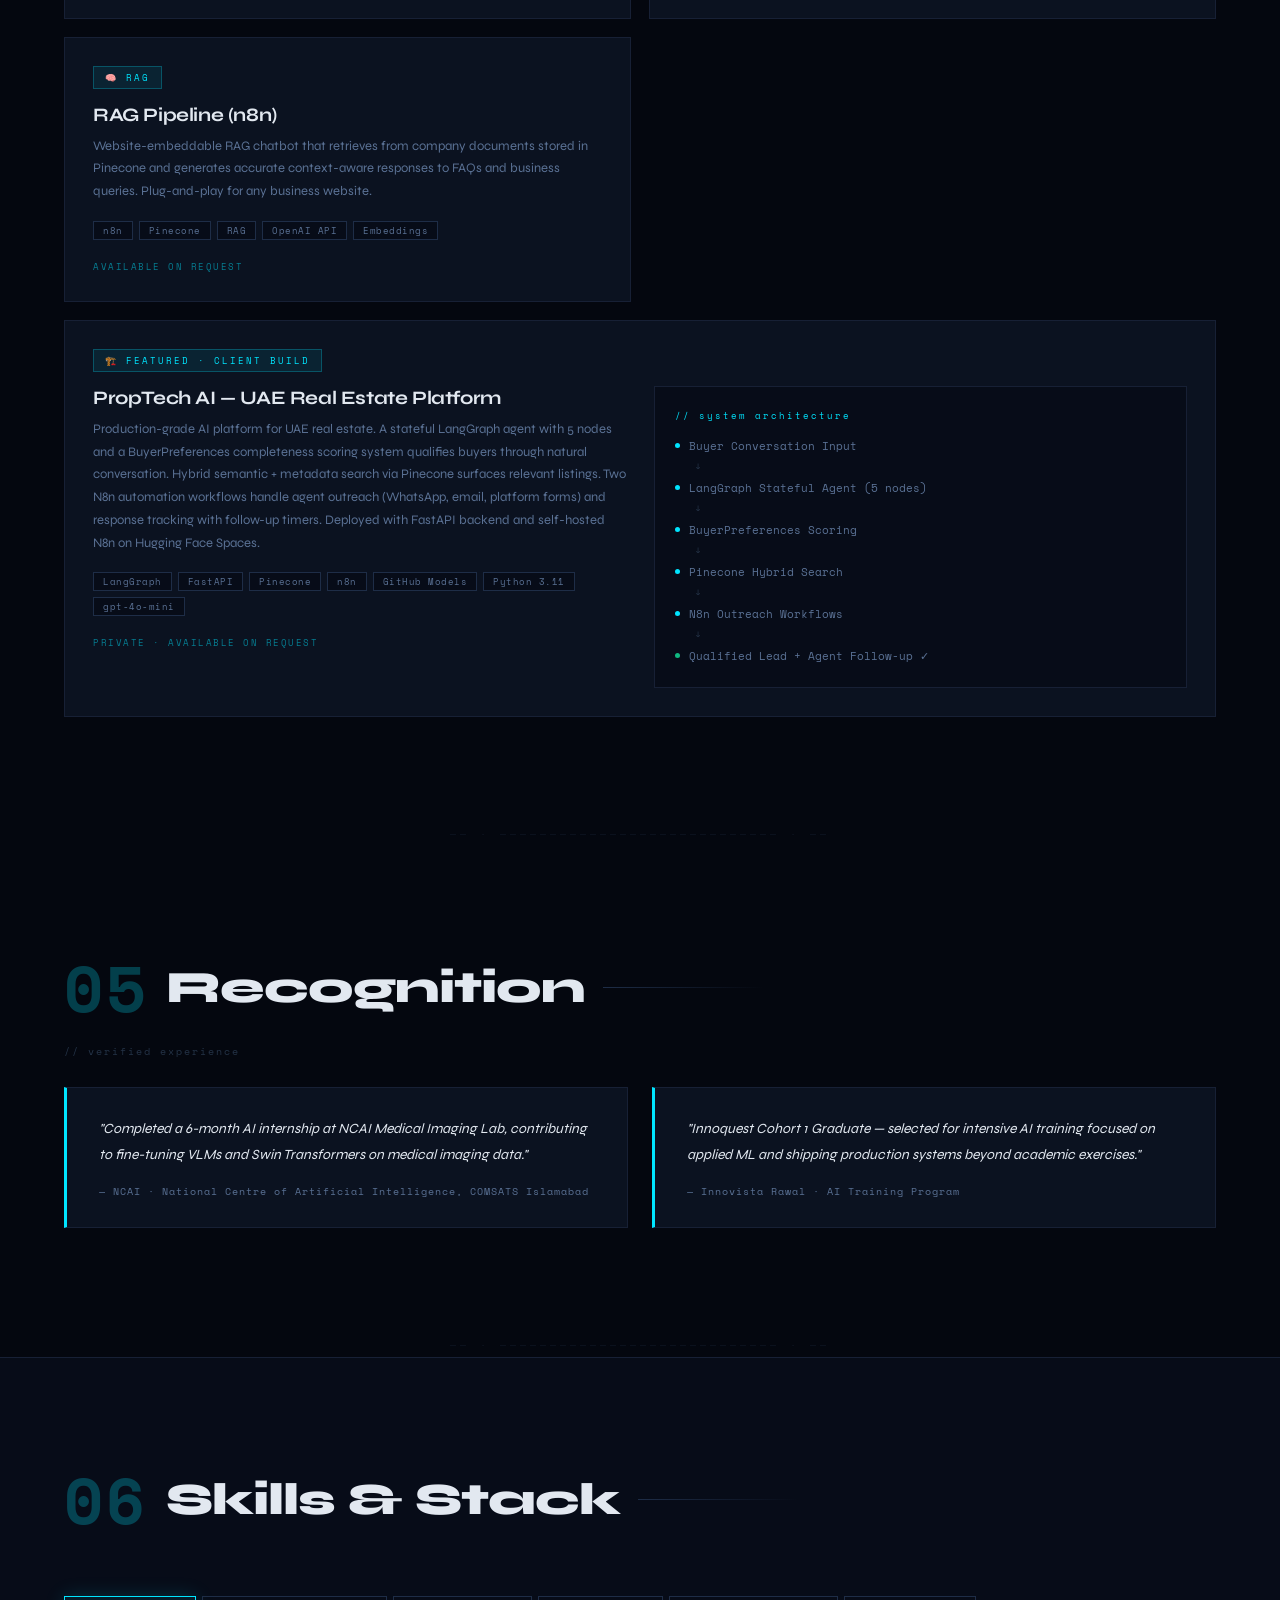
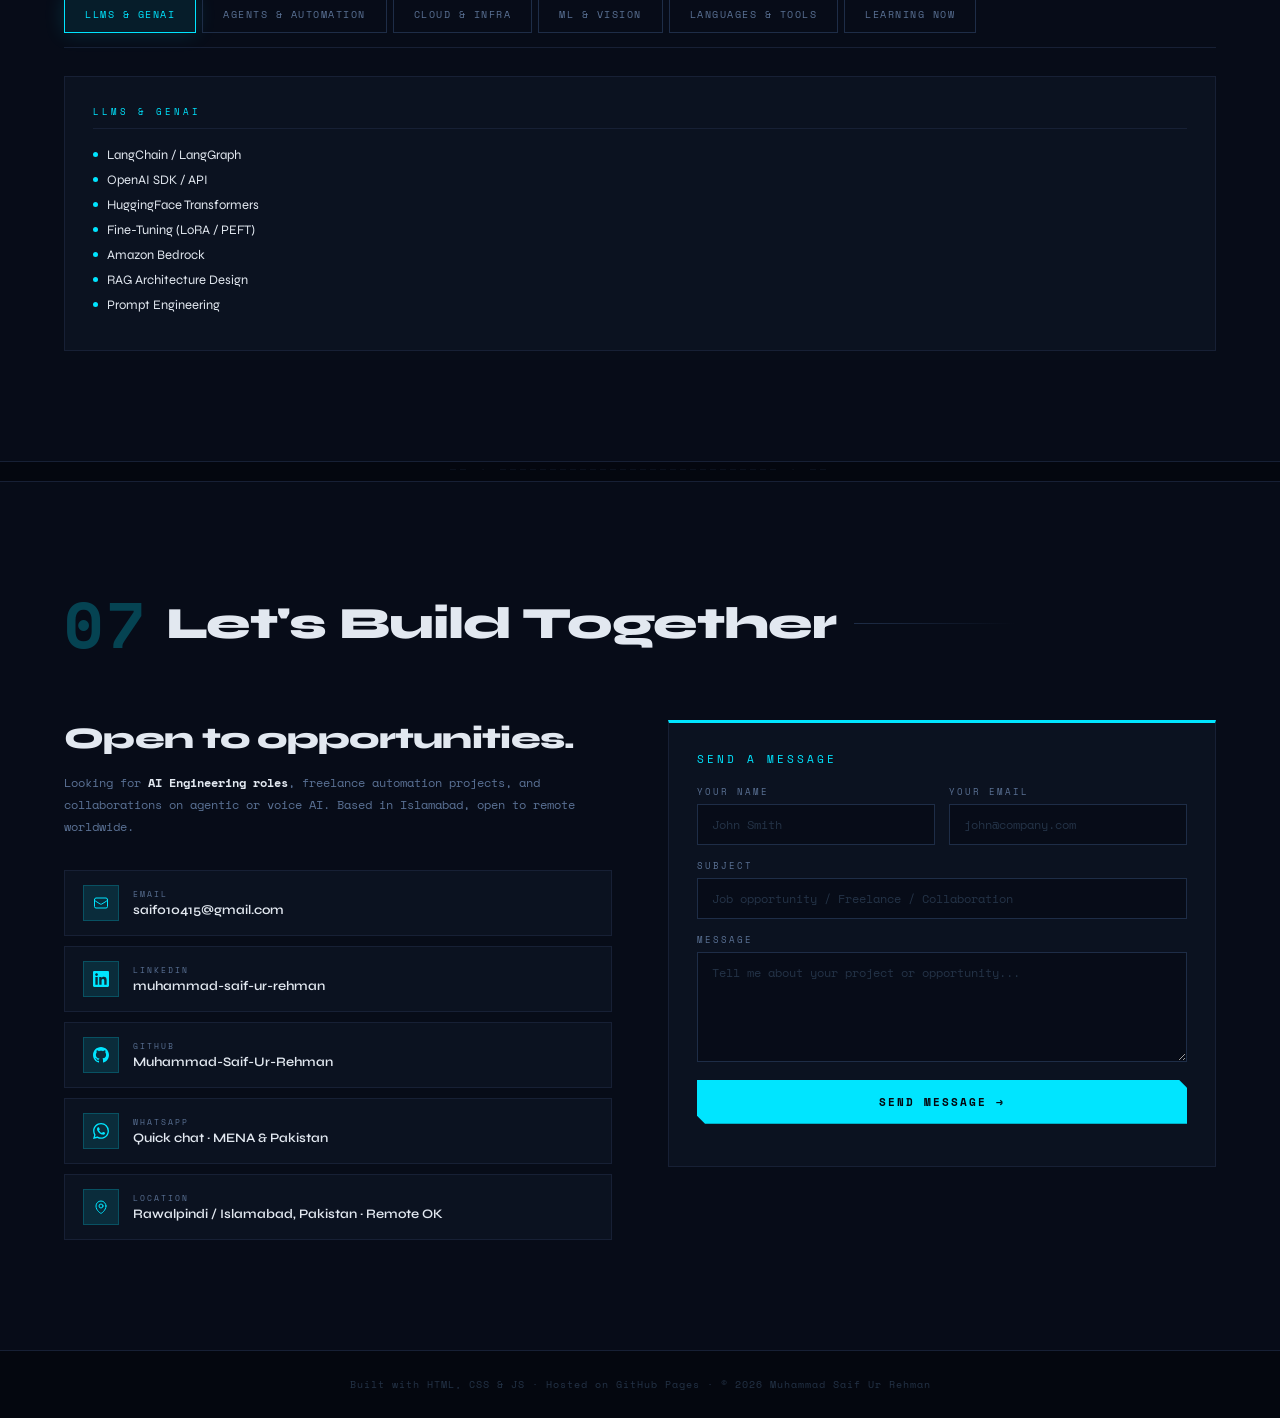
==== commit 29ed1311: "Fixed some issues" ====
--- a/index.html
+++ b/index.html
@@ -6,16 +6,16 @@
   <meta name="viewport" content="width=device-width, initial-scale=1.0">
 
   <!-- ====== PRIMARY SEO ====== -->
-  <title>Muhammad Saif Ur Rehman - AI Engineer | RAG, LLMs, Voice AI | Islamabad Pakistan</title>
+  <title>Muhammad Saif Ur Rehman — AI Engineer | Islamabad, Pakistan</title>
   <meta name="description"
     content="Muhammad Saif Ur Rehman is an AI Engineer from Islamabad, Pakistan specializing in RAG systems, multi-agent AI with CrewAI, voice AI with Vapi and Retell, n8n automation, and LLM fine-tuning. Open to AI engineering roles and freelance projects.">
-  <meta name="keywords"
-    content="Muhammad Saif Ur Rehman, AI Engineer Pakistan, AI Engineer Islamabad, RAG developer, LLM engineer, CrewAI developer, voice AI engineer, Vapi developer, Retell AI, n8n automation, LangChain developer, multi-agent AI, machine learning Pakistan, HuggingFace fine-tuning">
+
   <meta name="author" content="Muhammad Saif Ur Rehman">
   <meta name="robots" content="index, follow, max-snippet:-1, max-image-preview:large, max-video-preview:-1">
   <meta name="language" content="English">
   <meta name="revisit-after" content="30 days">
   <link rel="canonical" href="https://muhammad-saif-ur-rehman.tech/">
+  <link rel="sitemap" type="application/xml" href="/sitemap.xml">
 
   <!-- ====== OPEN GRAPH (LinkedIn, Facebook sharing) ====== -->
   <meta property="og:type" content="website">
@@ -219,7 +219,9 @@
   <nav id="navbar">
     <a href="#hero" class="nav-logo">SAIF.AI<span>_</span></a>
     <button class="nav-toggle" id="navToggle" aria-label="Toggle menu">
-      <span></span><span></span><span></span>
+      <span aria-hidden="true"></span>
+      <span aria-hidden="true"></span>
+      <span aria-hidden="true"></span>
     </button>
     <ul class="nav-links" id="navLinks">
       <li><a href="#about">About</a></li>
@@ -319,21 +321,30 @@
           <div class="cert">
             <div class="cert-i">🏅</div>
             <div>
-              <div class="cert-n">IBM Generative AI Engineering Professional</div>
+              <a href="https://www.credly.com/search?query=Muhammad+Saif+Ur+Rehman" target="_blank"
+                rel="noopener noreferrer" class="cert-n"
+                style="color:inherit;text-decoration:underline;text-decoration-color:rgba(255,255,255,0.3)">IBM
+                Generative AI Engineering Professional ↗</a>
               <div class="cert-o">IBM · Professional Certificate</div>
             </div>
           </div>
           <div class="cert">
             <div class="cert-i">🤖</div>
             <div>
-              <div class="cert-n">Introduction to Generative AI</div>
+              <a href="https://www.coursera.org/account/accomplishments/verify/YOUR_CERT_ID" target="_blank"
+                rel="noopener noreferrer" class="cert-n"
+                style="color:inherit;text-decoration:underline;text-decoration-color:rgba(255,255,255,0.3)">Introduction
+                to Generative AI ↗</a>
               <div class="cert-o">Google · Coursera</div>
             </div>
           </div>
           <div class="cert">
             <div class="cert-i">📊</div>
             <div>
-              <div class="cert-n">Google Data Analytics</div>
+              <a href="https://www.coursera.org/account/accomplishments/verify/YOUR_CERT_ID" target="_blank"
+                rel="noopener noreferrer" class="cert-n"
+                style="color:inherit;text-decoration:underline;text-decoration-color:rgba(255,255,255,0.3)">Google Data
+                Analytics ↗</a>
               <div class="cert-o">Google · Coursera</div>
             </div>
           </div>
@@ -527,8 +538,8 @@
               <div class="stk-row"><span class="sk">React.js</span><span class="sk">FastAPI</span><span
                   class="sk">MongoDB</span><span class="sk">Pinecone</span><span class="sk">Groq</span><span
                   class="sk">LangChain</span><span class="sk">LangGraph</span></div>
-              <div class="pl"><a class="plink" href="https://github.com/Muhammad-Saif-Ur-Rehman" target="_blank"
-                  rel="noopener noreferrer"><svg fill="currentColor" viewBox="0 0 24 24">
+              <div class="pl"><a class="plink" href="https://github.com/Muhammad-Saif-Ur-Rehman/Fluxwell"
+                  target="_blank" rel="noopener noreferrer"><svg fill="currentColor" viewBox="0 0 24 24">
                     <path
                       d="M12 0C5.37 0 0 5.37 0 12c0 5.3 3.44 9.8 8.21 11.39.6.11.79-.26.79-.58v-2.23c-3.34.72-4.03-1.42-4.03-1.42-.55-1.39-1.33-1.76-1.33-1.76-1.09-.75.08-.73.08-.73 1.2.08 1.84 1.24 1.84 1.24 1.07 1.83 2.81 1.3 3.49 1 .11-.78.42-1.31.76-1.61-2.67-.3-5.47-1.33-5.47-5.93 0-1.31.47-2.38 1.24-3.22-.13-.3-.54-1.52.12-3.18 0 0 1.01-.32 3.3 1.23.96-.27 1.98-.4 3-.4 1.02 0 2.04.13 3 .4 2.29-1.55 3.3-1.23 3.3-1.23.66 1.66.25 2.88.12 3.18.77.84 1.23 1.91 1.23 3.22 0 4.61-2.81 5.63-5.48 5.92.43.37.82 1.1.82 2.22v3.29c0 .32.19.69.8.58C20.56 21.8 24 17.3 24 12c0-6.63-5.37-12-12-12z" />
                   </svg>GitHub</a></div>
@@ -697,11 +708,8 @@
               <div class="stk-row"><span class="sk">Python</span><span class="sk">Flask</span><span
                   class="sk">React</span><span class="sk">PyTorch</span><span class="sk">CNN</span><span
                   class="sk">MobileNetV2</span><span class="sk">ResNet</span><span class="sk">Custom Model</span></div>
-              <div class="pl"><a class="plink" href="https://github.com/Muhammad-Saif-Ur-Rehman" target="_blank"
-                  rel="noopener noreferrer"><svg fill="currentColor" viewBox="0 0 24 24">
-                    <path
-                      d="M12 0C5.37 0 0 5.37 0 12c0 5.3 3.44 9.8 8.21 11.39.6.11.79-.26.79-.58v-2.23c-3.34.72-4.03-1.42-4.03-1.42-.55-1.39-1.33-1.76-1.33-1.76-1.09-.75.08-.73.08-.73 1.2.08 1.84 1.24 1.84 1.24 1.07 1.83 2.81 1.3 3.49 1 .11-.78.42-1.31.76-1.61-2.67-.3-5.47-1.33-5.47-5.93 0-1.31.47-2.38 1.24-3.22-.13-.3-.54-1.52.12-3.18 0 0 1.01-.32 3.3 1.23.96-.27 1.98-.4 3-.4 1.02 0 2.04.13 3 .4 2.29-1.55 3.3-1.23 3.3-1.23.66 1.66.25 2.88.12 3.18.77.84 1.23 1.91 1.23 3.22 0 4.61-2.81 5.63-5.48 5.92.43.37.82 1.1.82 2.22v3.29c0 .32.19.69.8.58C20.56 21.8 24 17.3 24 12c0-6.63-5.37-12-12-12z" />
-                  </svg>GitHub</a></div>
+              <div class="pl"><span class="plink" style="opacity:0.5;cursor:default">Private · Available on
+                  request</span></div>
             </div>
             <div class="arch">
               <div class="arch-lbl">// model pipeline</div>
@@ -737,6 +745,7 @@
             as followed up. Eliminates manual tracking overhead for sales teams.</p>
           <div class="stk-row"><span class="sk">n8n</span><span class="sk">Vapi</span><span class="sk">Voice
               AI</span><span class="sk">Google Sheets</span><span class="sk">Automation</span></div>
+          <div class="pl"><span class="plink" style="opacity:0.5;cursor:default">Available on request</span></div>
         </div>
 
         <div class="pc reveal">
@@ -747,6 +756,7 @@
             item cases generates a unique RMA return number sent back to the customer.</p>
           <div class="stk-row"><span class="sk">n8n</span><span class="sk">Gmail</span><span class="sk">RMA
               Automation</span><span class="sk">Webhooks</span></div>
+          <div class="pl"><span class="plink" style="opacity:0.5;cursor:default">Available on request</span></div>
         </div>
 
         <div class="pc reveal">
@@ -757,6 +767,58 @@
             business queries. Plug-and-play for any business website.</p>
           <div class="stk-row"><span class="sk">n8n</span><span class="sk">Pinecone</span><span
               class="sk">RAG</span><span class="sk">OpenAI API</span><span class="sk">Embeddings</span></div>
+          <div class="pl"><span class="plink" style="opacity:0.5;cursor:default">Available on request</span></div>
+        </div>
+
+        <div class="pc wide reveal">
+          <div class="badge b-cyan">🏗️ Featured · Client Build</div>
+          <div class="feat-inner">
+            <div>
+              <div class="pt">PropTech AI — UAE Real Estate Platform</div>
+              <p class="pd">Production-grade AI platform for UAE real estate. A stateful LangGraph agent with 5 nodes
+                and a BuyerPreferences completeness scoring system qualifies buyers through natural conversation. Hybrid
+                semantic + metadata search via Pinecone surfaces relevant listings. Two N8n automation workflows handle
+                agent outreach (WhatsApp, email, platform forms) and response tracking with follow-up timers. Deployed
+                with FastAPI backend and self-hosted N8n on Hugging Face Spaces.</p>
+              <div class="stk-row">
+                <span class="sk">LangGraph</span>
+                <span class="sk">FastAPI</span>
+                <span class="sk">Pinecone</span>
+                <span class="sk">n8n</span>
+                <span class="sk">GitHub Models</span>
+                <span class="sk">Python 3.11</span>
+                <span class="sk">gpt-4o-mini</span>
+              </div>
+              <div class="pl"><span class="plink" style="opacity:0.5;cursor:default">Private · Available on
+                  request</span></div>
+            </div>
+            <div class="arch">
+              <div class="arch-lbl">// system architecture</div>
+              <div class="arch-step">
+                <div class="a-dot"></div>Buyer Conversation Input
+              </div>
+              <div class="arch-arr">↓</div>
+              <div class="arch-step">
+                <div class="a-dot"></div>LangGraph Stateful Agent (5 nodes)
+              </div>
+              <div class="arch-arr">↓</div>
+              <div class="arch-step">
+                <div class="a-dot"></div>BuyerPreferences Scoring
+              </div>
+              <div class="arch-arr">↓</div>
+              <div class="arch-step">
+                <div class="a-dot"></div>Pinecone Hybrid Search
+              </div>
+              <div class="arch-arr">↓</div>
+              <div class="arch-step">
+                <div class="a-dot"></div>N8n Outreach Workflows
+              </div>
+              <div class="arch-arr">↓</div>
+              <div class="arch-step">
+                <div class="a-dot g"></div>Qualified Lead + Agent Follow-up ✓
+              </div>
+            </div>
+          </div>
         </div>
 
 
@@ -1023,6 +1085,18 @@
                 <div class="ci-val">Muhammad-Saif-Ur-Rehman</div>
               </div>
             </a>
+            <a href="https://wa.me/923145393465" target="_blank" rel="noopener noreferrer" class="ci">
+              <div class="ci-ico">
+                <svg fill="currentColor" viewBox="0 0 24 24">
+                  <path
+                    d="M17.472 14.382c-.297-.149-1.758-.867-2.03-.967-.273-.099-.471-.148-.67.15-.197.297-.767.966-.94 1.164-.173.199-.347.223-.644.075-.297-.15-1.255-.463-2.39-1.475-.883-.788-1.48-1.761-1.653-2.059-.173-.297-.018-.458.13-.606.134-.133.298-.347.446-.52.149-.174.198-.298.298-.497.099-.198.05-.371-.025-.52-.075-.149-.669-1.612-.916-2.207-.242-.579-.487-.5-.669-.51-.173-.008-.371-.01-.57-.01-.198 0-.52.074-.792.372-.272.297-1.04 1.016-1.04 2.479 0 1.462 1.065 2.875 1.213 3.074.149.198 2.096 3.2 5.077 4.487.709.306 1.262.489 1.694.625.712.227 1.36.195 1.871.118.571-.085 1.758-.719 2.006-1.413.248-.694.248-1.289.173-1.413-.074-.124-.272-.198-.57-.347m-5.421 7.403h-.004a9.87 9.87 0 01-5.031-1.378l-.361-.214-3.741.982.998-3.648-.235-.374a9.86 9.86 0 01-1.51-5.26c.001-5.45 4.436-9.884 9.888-9.884 2.64 0 5.122 1.03 6.988 2.898a9.825 9.825 0 012.893 6.994c-.003 5.45-4.437 9.884-9.885 9.884m8.413-18.297A11.815 11.815 0 0012.05 0C5.495 0 .16 5.335.157 11.892c0 2.096.547 4.142 1.588 5.945L.057 24l6.305-1.654a11.882 11.882 0 005.683 1.448h.005c6.554 0 11.89-5.335 11.893-11.893a11.821 11.821 0 00-3.48-8.413z" />
+                </svg>
+              </div>
+              <div>
+                <div class="ci-lbl">WhatsApp</div>
+                <div class="ci-val">Quick chat · MENA & Pakistan</div>
+              </div>
+            </a>
             <div class="ci">
               <div class="ci-ico"><svg fill="none" stroke="currentColor" stroke-width="1.5" viewBox="0 0 24 24">
                   <path stroke-linecap="round" stroke-linejoin="round" d="M15 10.5a3 3 0 11-6 0 3 3 0 016 0z" />
@@ -1038,6 +1112,7 @@
         </div>
         <form class="cf reveal" id="contact-form">
           <input type="hidden" name="access_key" value="47ea43b2-b60d-491f-adce-5cc0887a6585">
+          <input type="checkbox" name="botcheck" class="hidden" style="display:none;">
           <div class="cf-title">Send a Message</div>
           <div class="frow">
             <div class="fg"><label class="fl">Your Name</label><input class="fi" type="text" name="name"
@@ -1059,7 +1134,7 @@
 
   <!-- FOOTER -->
   <footer>
-    <p>Built with Python, FastAPI, and too much coffee · © 2026 Muhammad Saif Ur Rehman</p>
+    <p>Built with HTML, CSS & JS · Hosted on GitHub Pages · © 2026 Muhammad Saif Ur Rehman</p>
   </footer>
 
   <!-- FLOATING AI CHAT -->
@@ -1100,8 +1175,8 @@
   </div>
 
 
-  <script src="context.js"></script>
-  <script src="script.js"></script>
+  <script src="context.js" defer></script>
+  <script src="script.js" defer></script>
 </body>
 
 </html>
--- a/styles.css
+++ b/styles.css
@@ -27,6 +27,12 @@
     padding: 0;
 }
 
+html,
+body {
+    overflow-x: hidden;
+    width: 100%;
+}
+
 html {
     scroll-behavior: smooth;
 }
@@ -35,7 +41,6 @@
     background: var(--bg);
     color: var(--text);
     font-family: var(--ff-head);
-    overflow-x: hidden;
     cursor: none;
 }
 
@@ -1704,6 +1709,11 @@
     color: var(--dim);
     letter-spacing: 4px;
     opacity: .4;
+    display: inline-block;
+    max-width: 100%;
+    overflow: hidden;
+    text-overflow: clip;
+    white-space: nowrap;
 }
 
 /* ================================
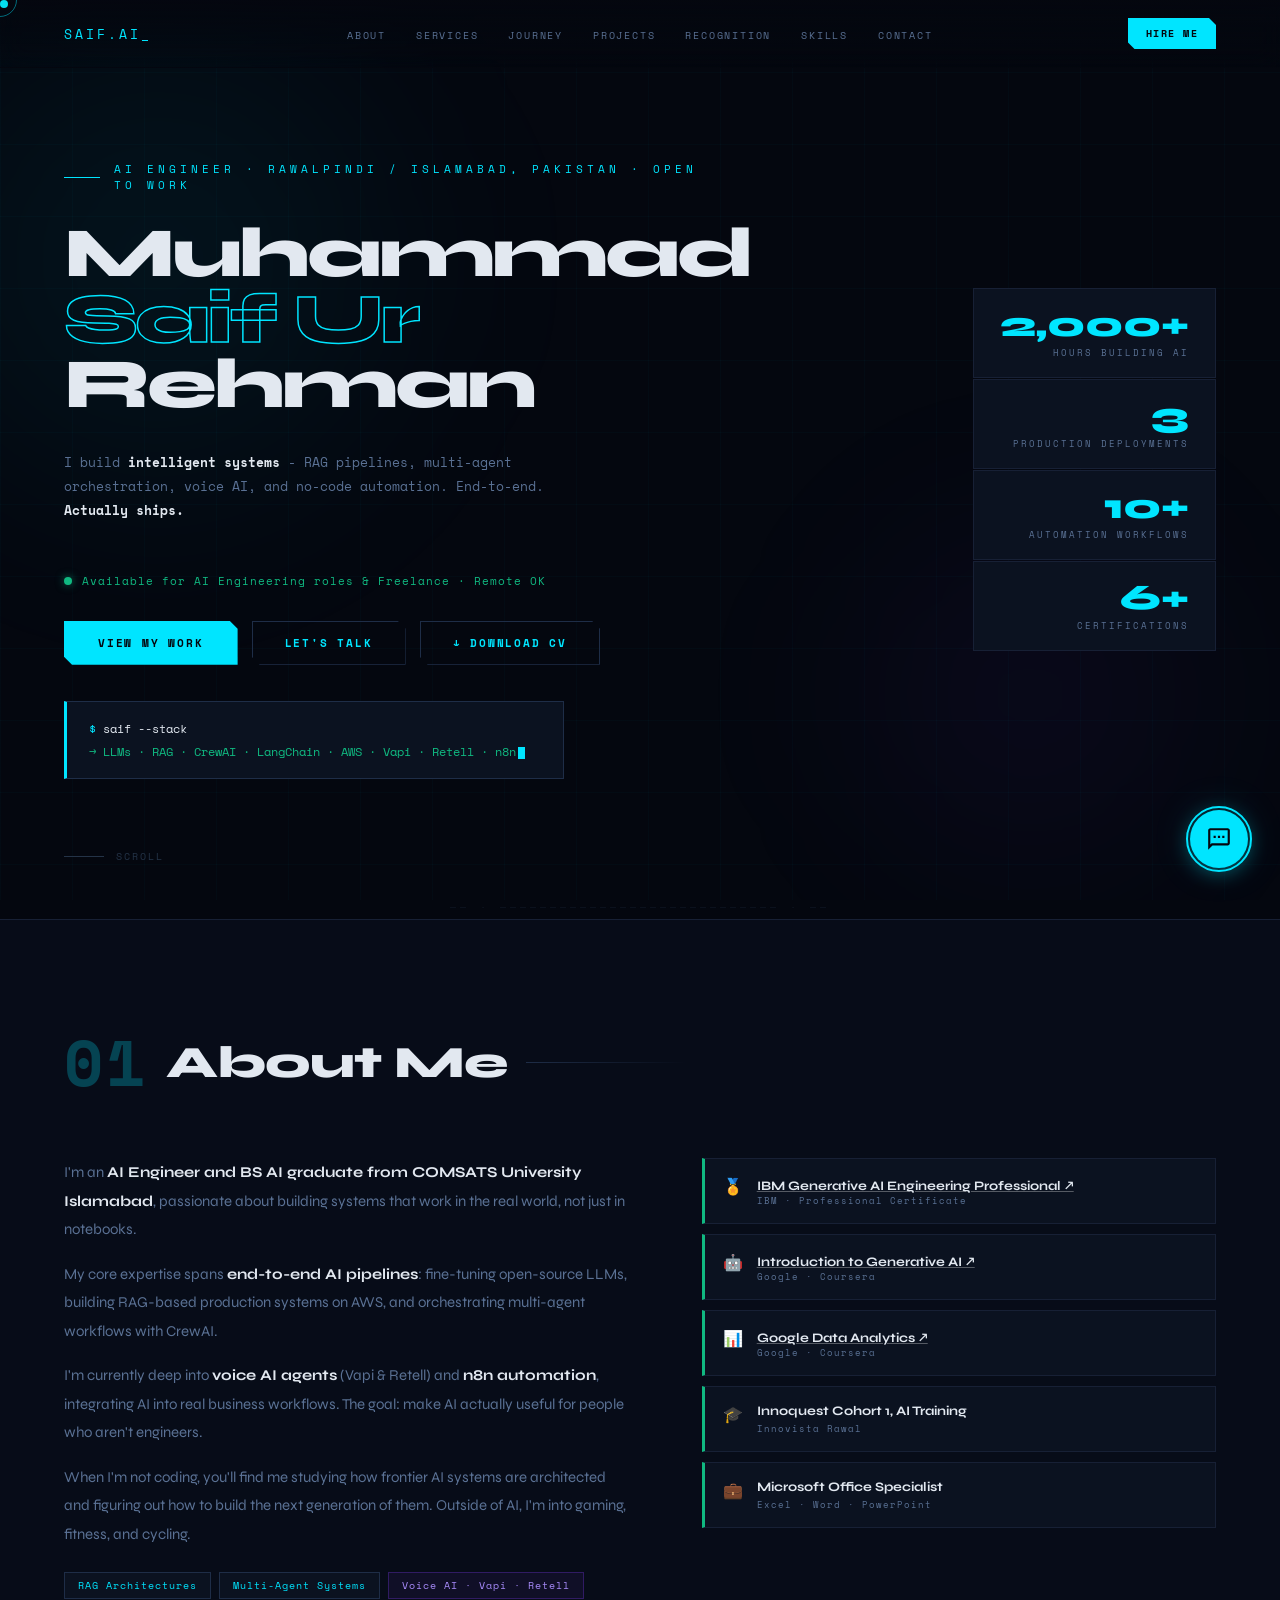
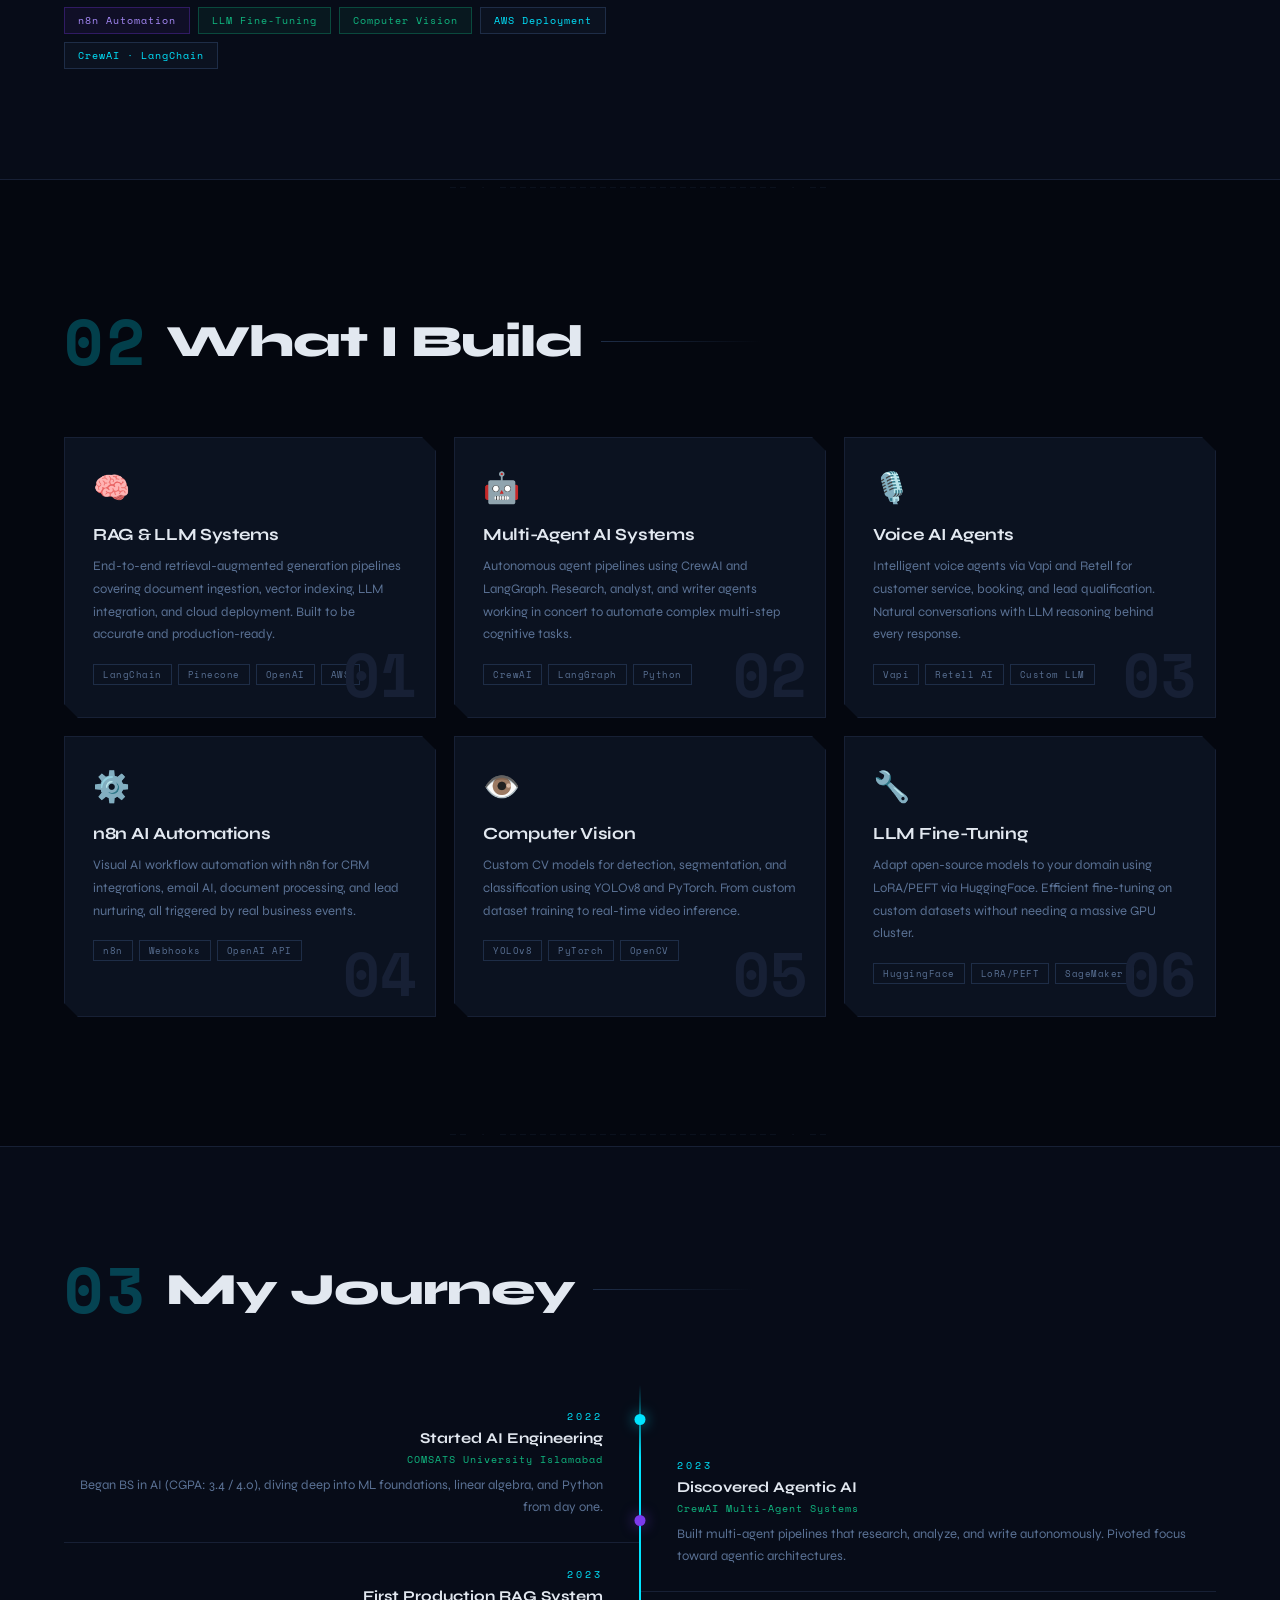
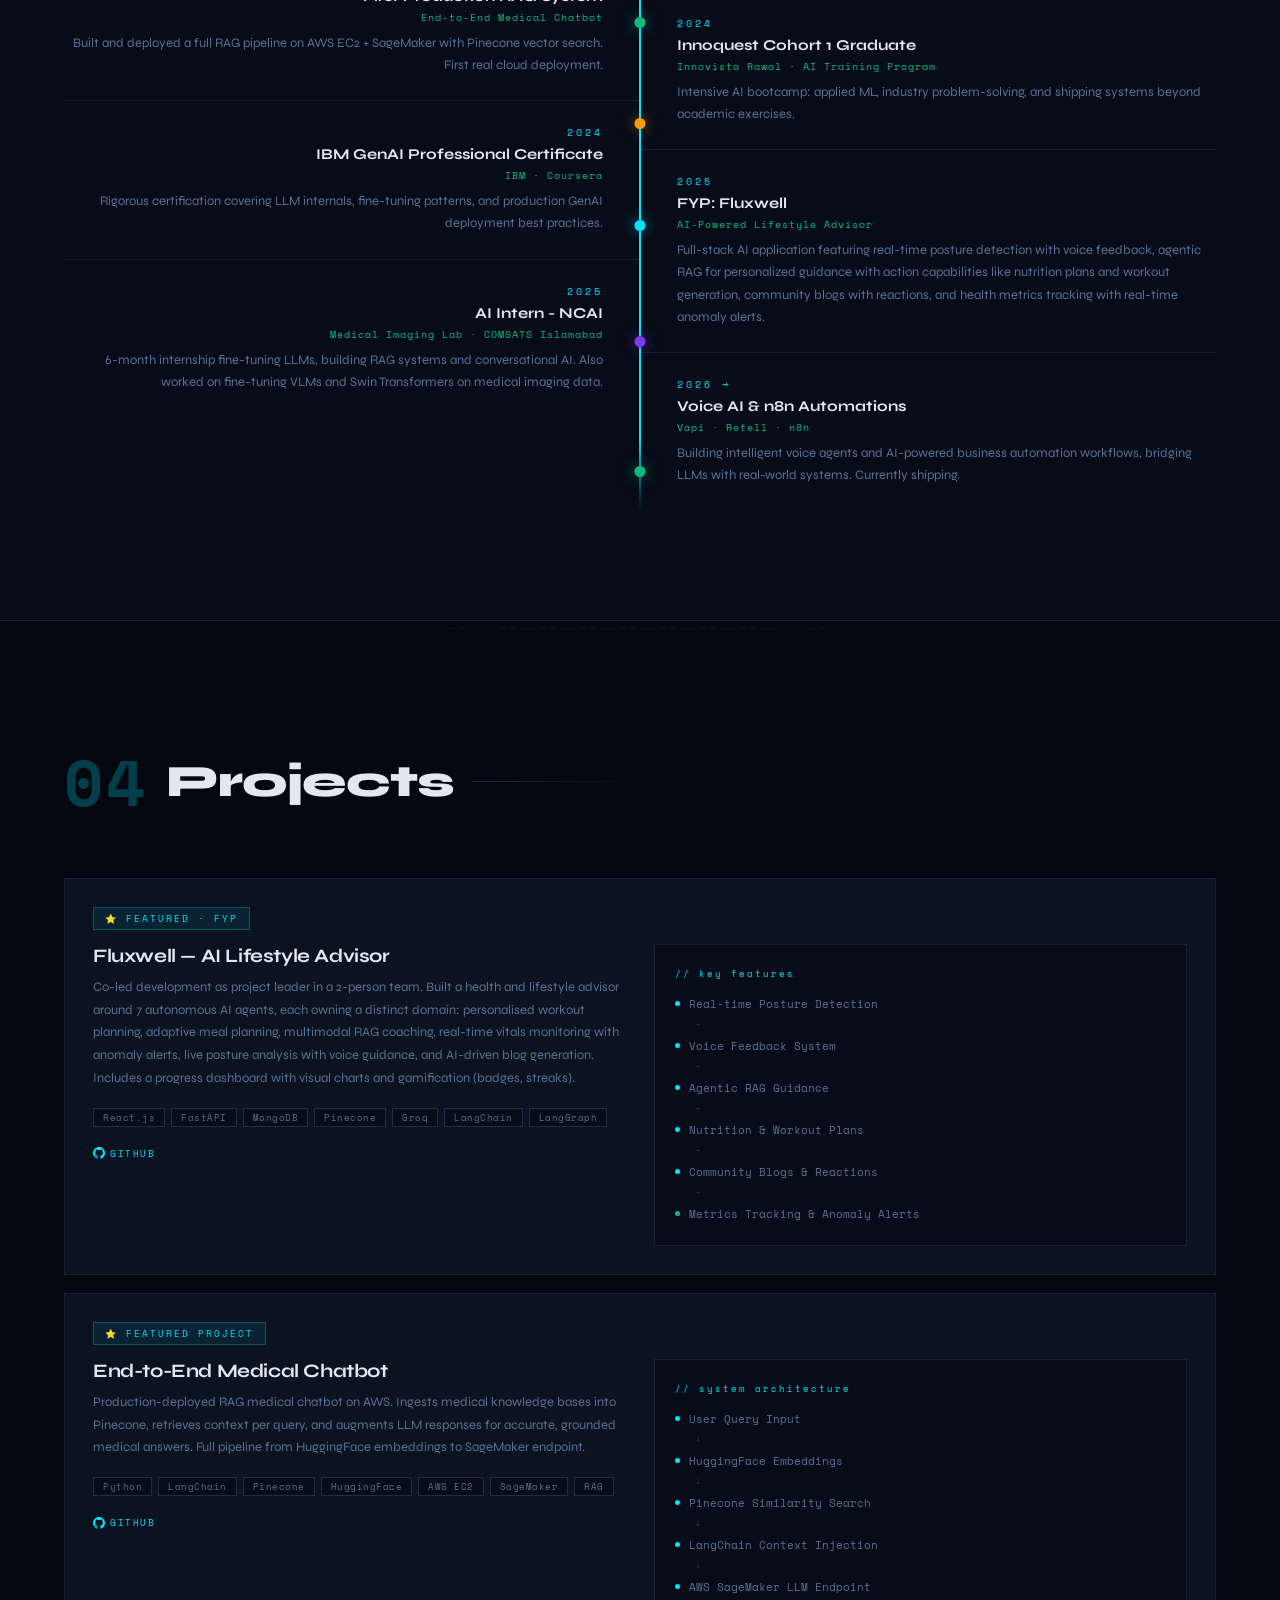
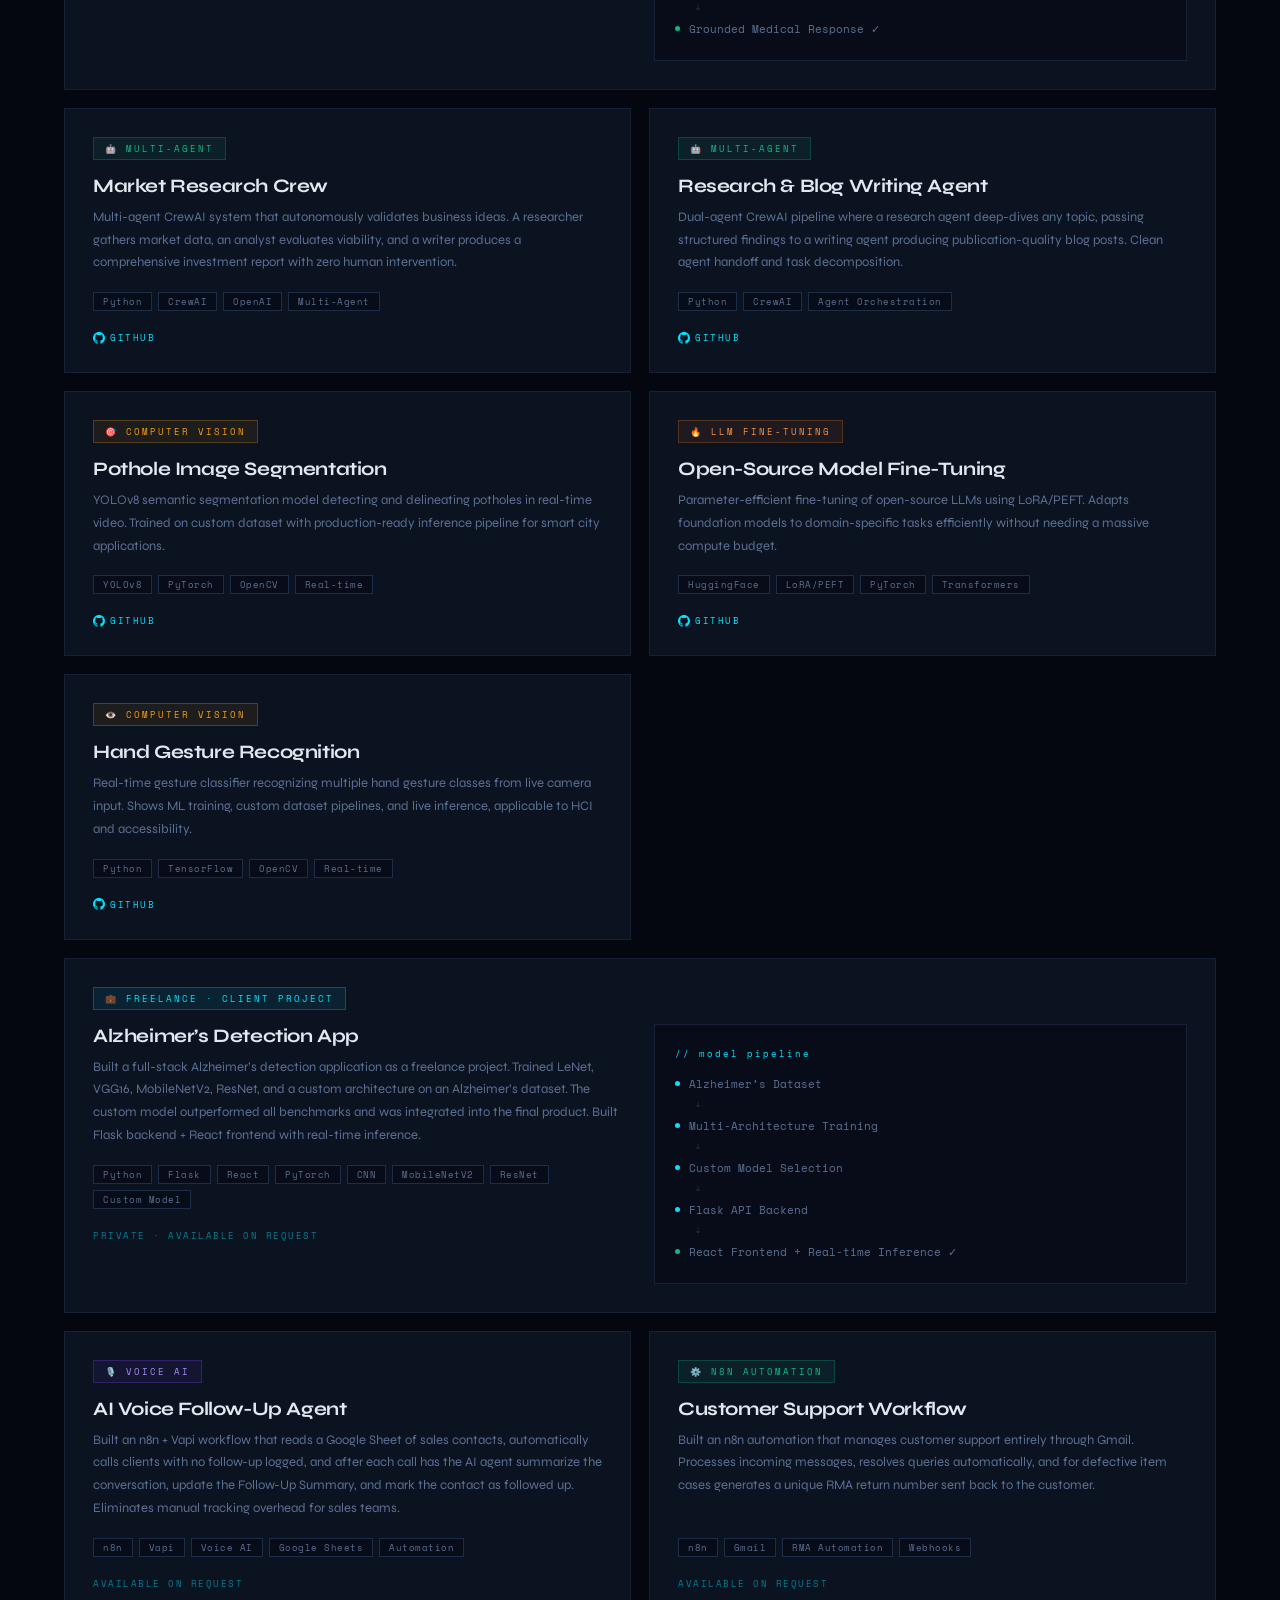
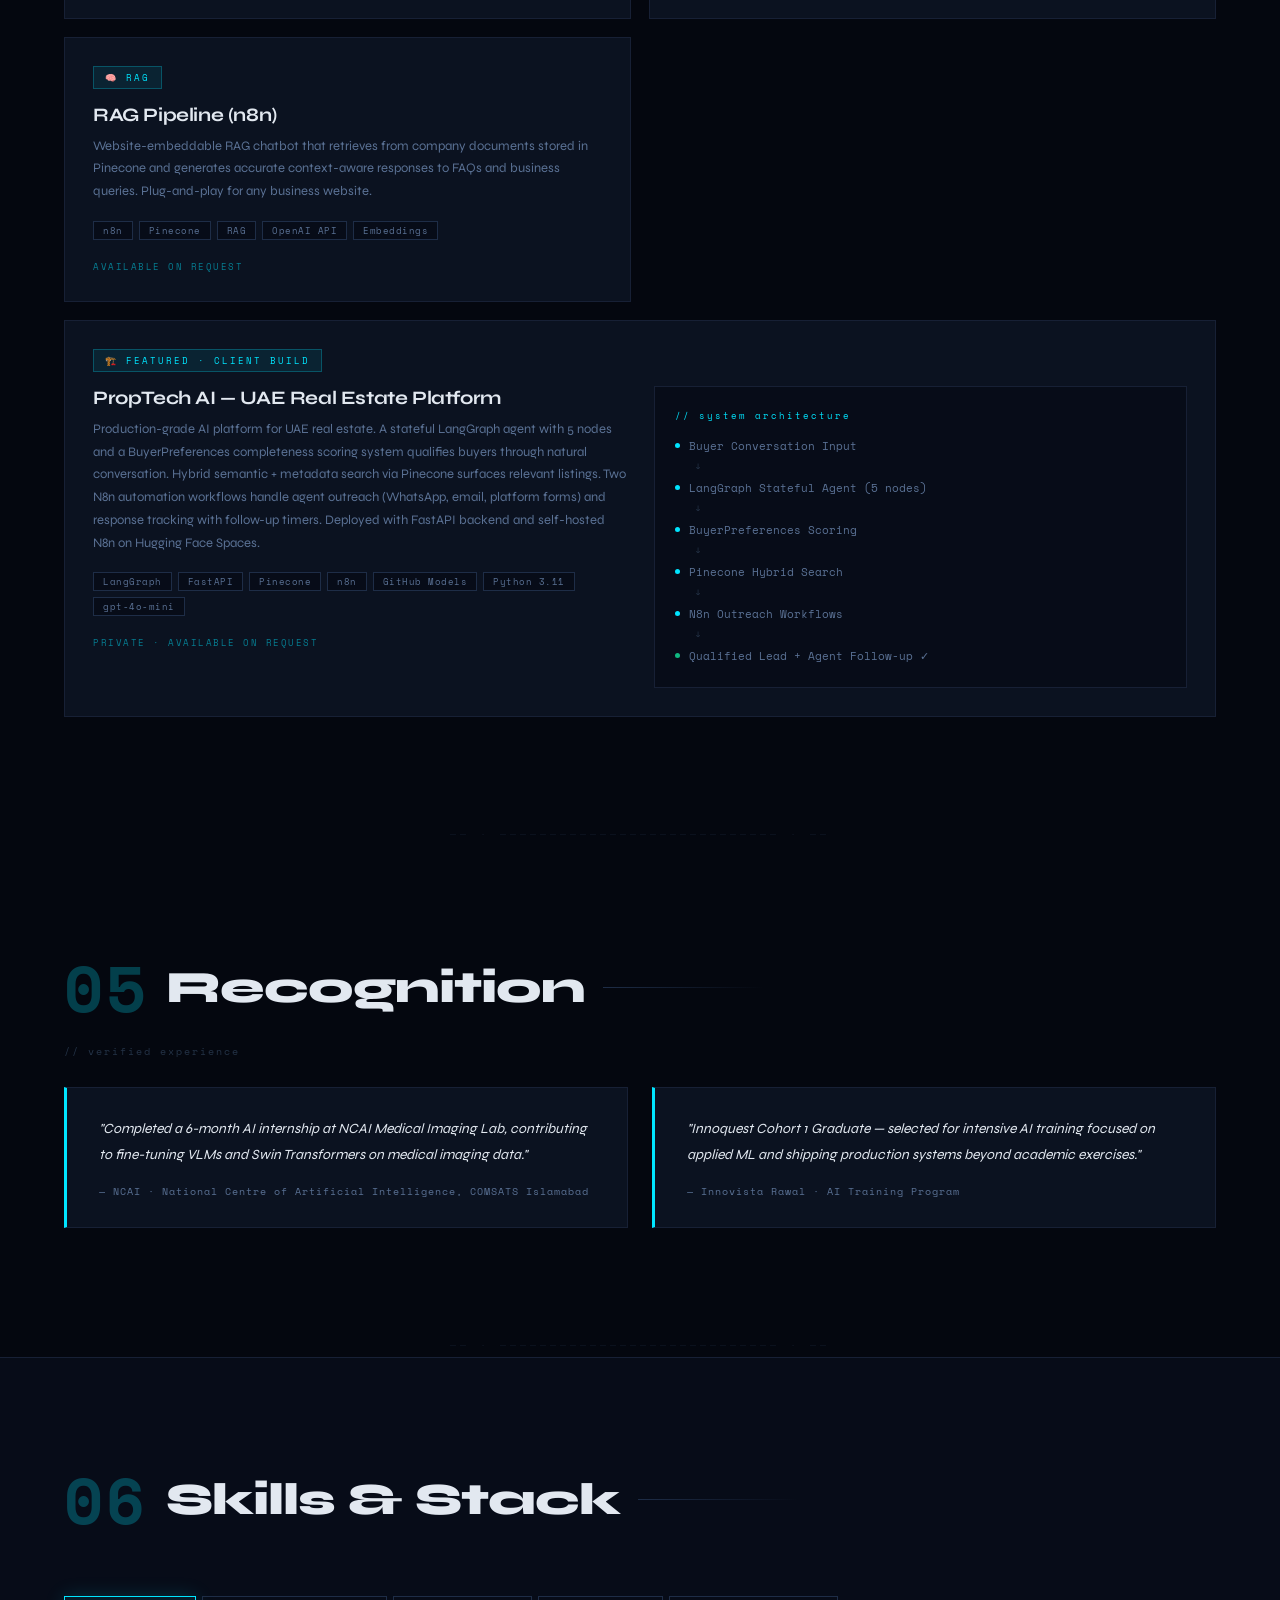
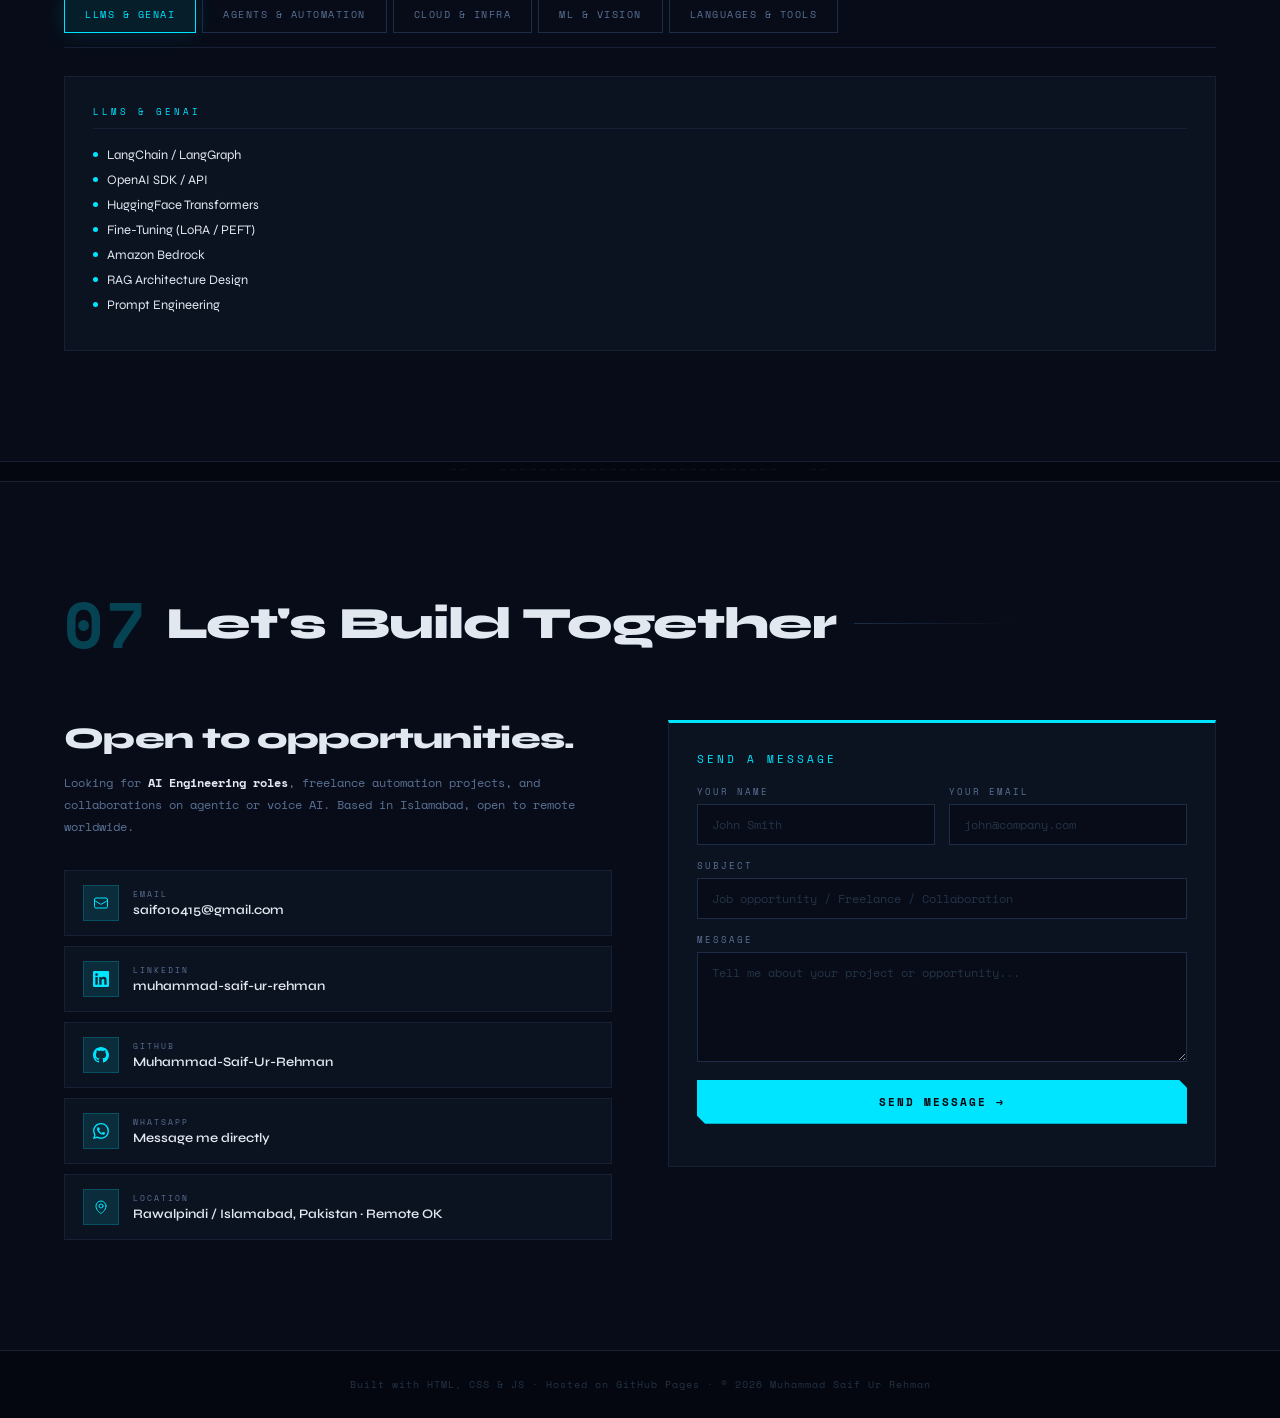
==== commit 0022ba73: "Fixed issues with whatsapp chat" ====
--- a/index.html
+++ b/index.html
@@ -866,7 +866,7 @@
         <button class="skill-tab" data-tab="cloud">Cloud &amp; Infra</button>
         <button class="skill-tab" data-tab="ml">ML &amp; Vision</button>
         <button class="skill-tab" data-tab="tools">Languages &amp; Tools</button>
-        <button class="skill-tab" data-tab="learning">Learning Now</button>
+
       </div>
       <div class="skill-panels">
         <div class="skill-panel active" id="tab-llm">
@@ -1012,27 +1012,7 @@
             <div class="sd p"></div>FastAPI (basics)
           </div>
         </div>
-        <div class="skill-panel" id="tab-learning">
-          <div class="skg-lbl">Currently Learning</div>
-          <div class="ski">
-            <div class="sd a"></div>Advanced n8n Flows
-          </div>
-          <div class="ski">
-            <div class="sd a"></div>Vapi Production Patterns
-          </div>
-          <div class="ski">
-            <div class="sd a"></div>Retell Custom LLM Backend
-          </div>
-          <div class="ski">
-            <div class="sd a"></div>LangGraph Stateful Agents
-          </div>
-          <div class="ski">
-            <div class="sd a"></div>AI Systems Architecture
-          </div>
-          <div class="ski">
-            <div class="sd a"></div>Docker / Containerization
-          </div>
-        </div>
+
       </div>
     </section>
 
@@ -1094,7 +1074,7 @@
               </div>
               <div>
                 <div class="ci-lbl">WhatsApp</div>
-                <div class="ci-val">Quick chat · MENA & Pakistan</div>
+                <div class="ci-val">Message me directly</div>
               </div>
             </a>
             <div class="ci">
